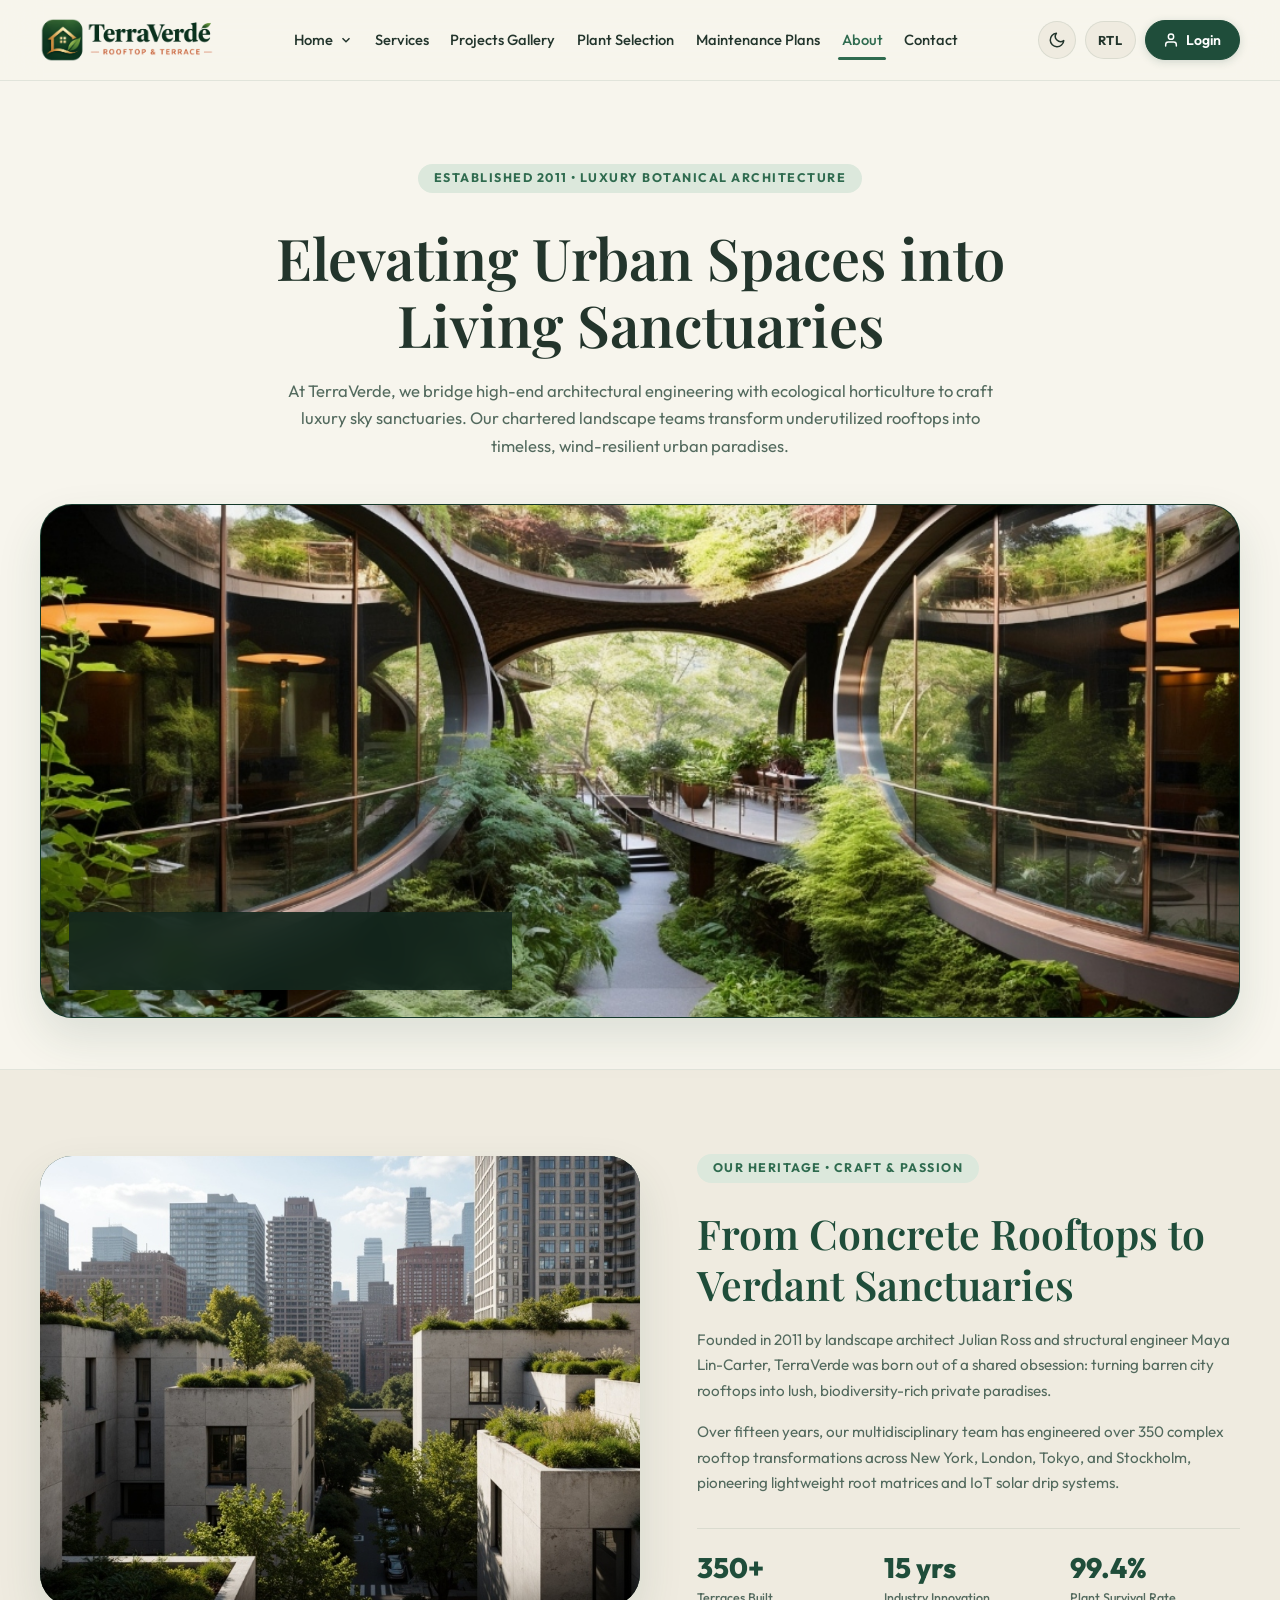
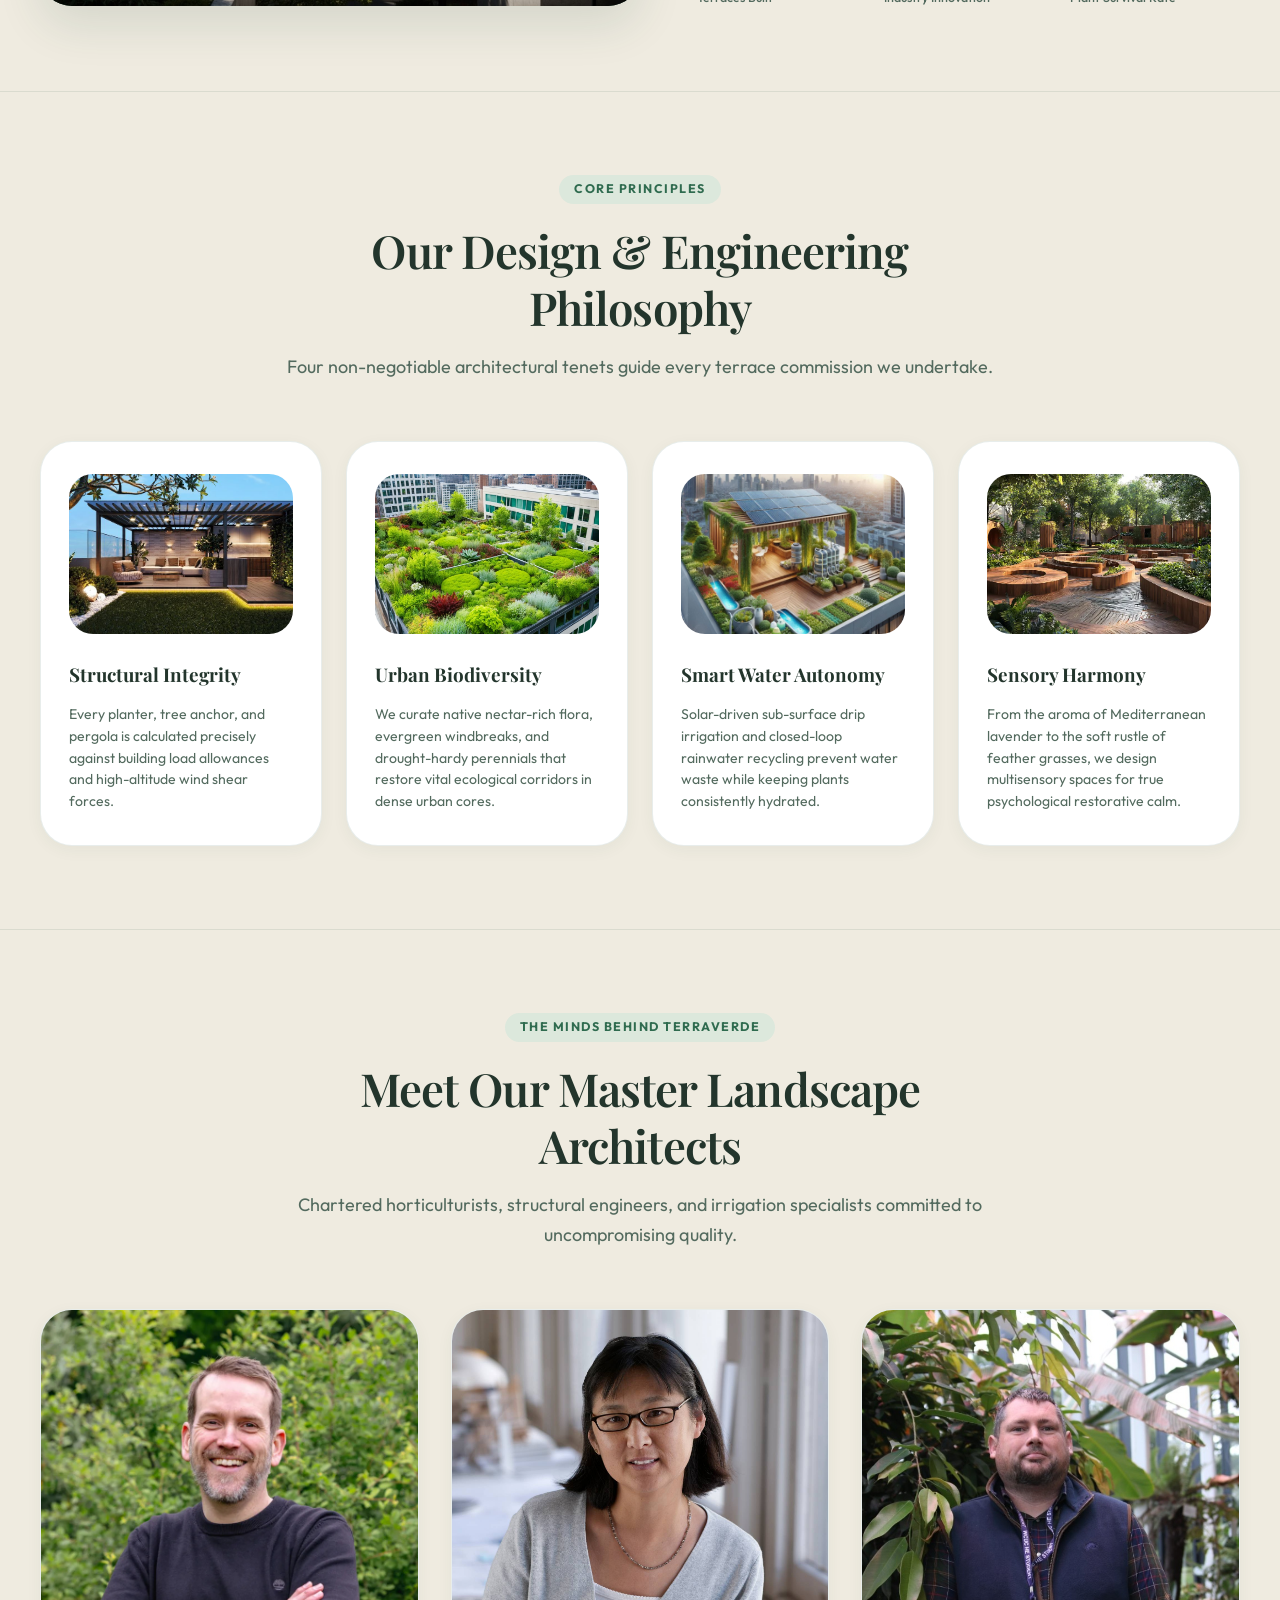
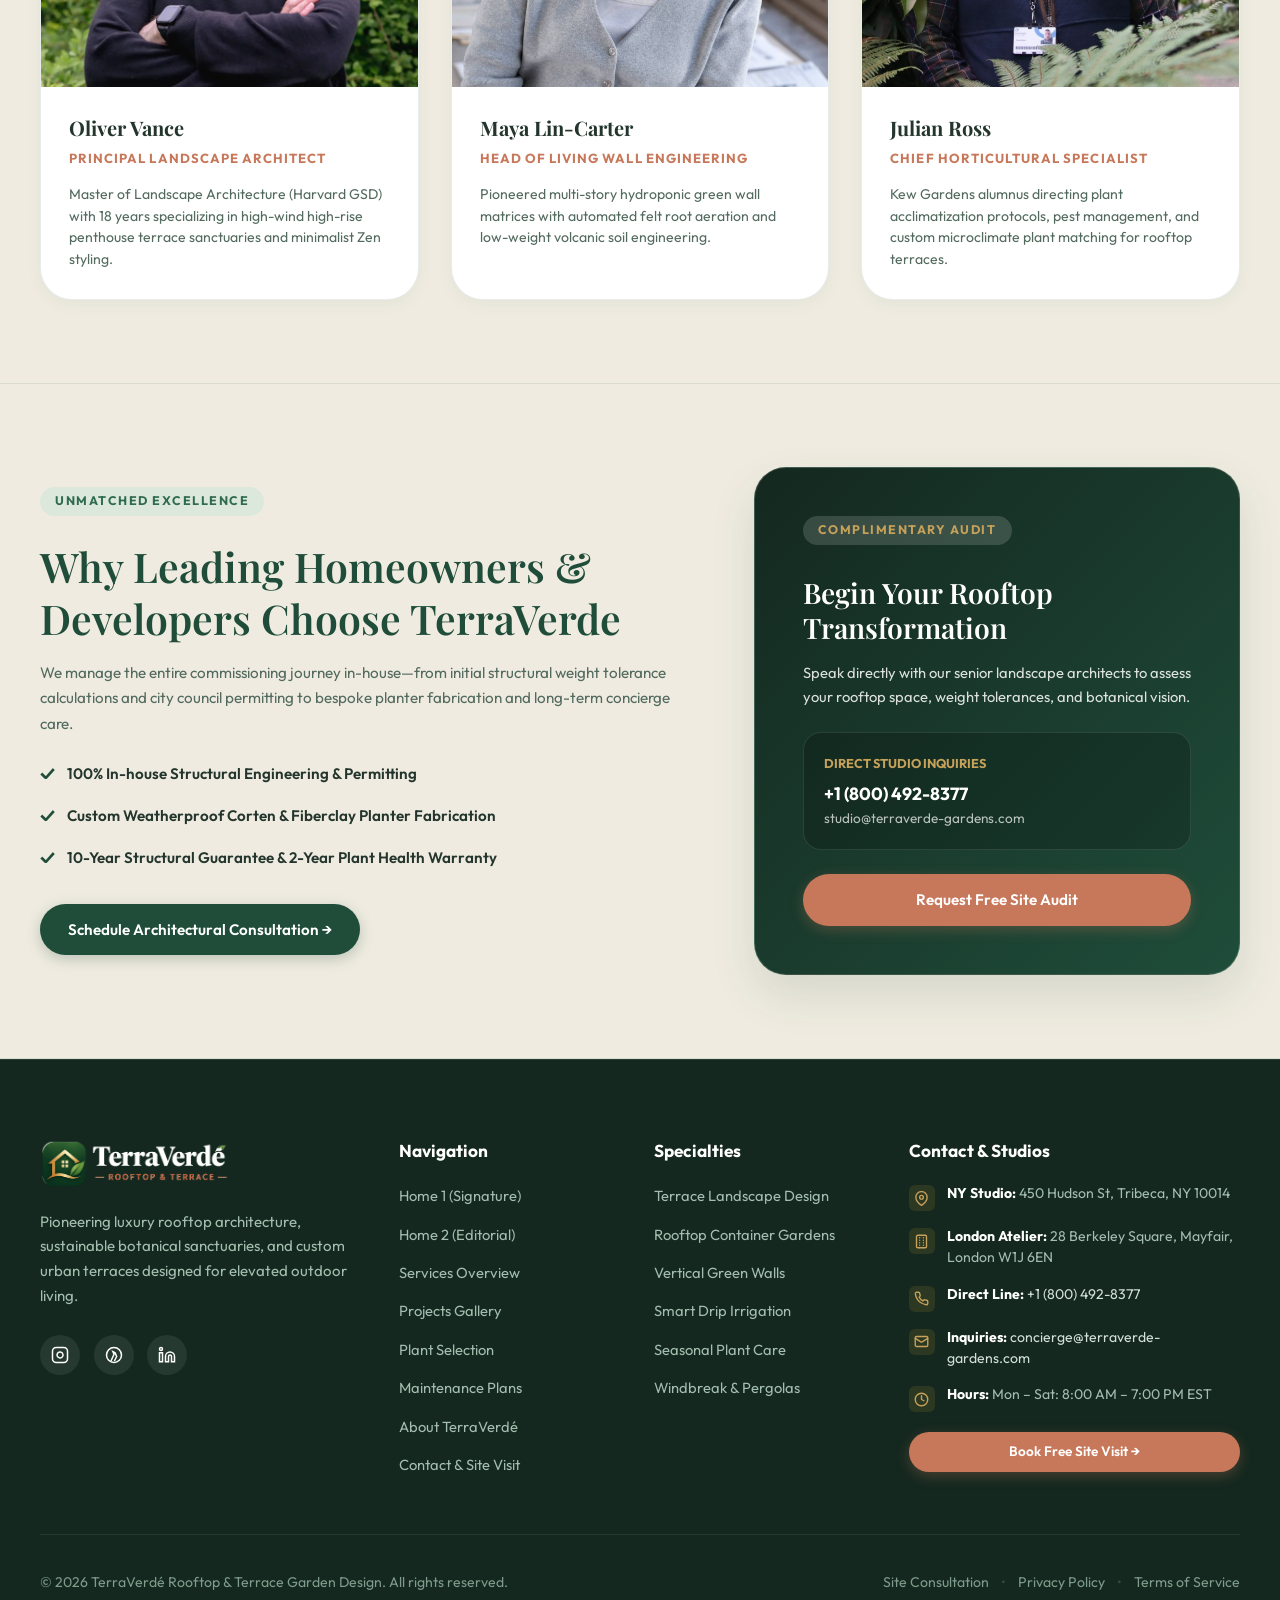
==== about.html @ 3f9a6515 "first commit" ====
<!DOCTYPE html>
<html lang="en" dir="ltr" data-theme="light">
<head>
  <meta charset="UTF-8">
  <meta name="viewport" content="width=device-width, initial-scale=1.0">
  <title>About Us — Sustainable Rooftop &amp; Terrace Architecture | TerraVerde</title>
  <meta name="description" content="Learn about TerraVerde: 15 years of pioneering sustainable luxury rooftop architecture, bio-engineered living walls, and custom terrace sanctuaries.">
  
  <link rel="icon" type="image/png" href="assets/images/favicon.png">

  <!-- Google Fonts Preconnect & Stylesheet -->
  <link rel="preconnect" href="https://fonts.googleapis.com">
  <link rel="preconnect" href="https://fonts.gstatic.com" crossorigin>
  <link href="https://fonts.googleapis.com/css2?family=Playfair+Display:ital,wght@0,600;0,700;0,800;1,600&family=Plus+Jakarta+Sans:wght@400;500;600;700;800&display=swap" rel="stylesheet">

  <!-- Stylesheet -->
  <link rel="stylesheet" href="assets/css/style.css">
  <link rel="stylesheet" href="assets/css/responsive.css">
</head>
<body>

  <!-- ==========================================================================
       SITE HEADER & NAVIGATION
       ========================================================================== -->
  <header class="site-header" id="siteHeader">
    <div class="container">
      <nav class="navbar">
        
        <!-- Brand Logo -->
        <a href="index.html" class="brand-logo" id="brandLogo" aria-label="TerraVerdé Home">
          <img src="assets/images/logo-transparent.png" alt="TerraVerdé - Rooftop &amp; Terrace" class="brand-logo-img logo-light" width="165" height="48">
          <img src="assets/images/logo-dark.png" alt="TerraVerdé - Rooftop &amp; Terrace" class="brand-logo-img logo-dark" width="165" height="48">
        </a>

        <!-- Desktop Navigation Links -->
        <ul class="nav-desktop">
          <li class="nav-item-dropdown">
            <a href="index.html" class="nav-link dropdown-toggle-btn" id="homeDropdownBtn" aria-haspopup="true">
              <span>Home</span>
              <svg width="14" height="14" viewBox="0 0 24 24" fill="none" stroke="currentColor" stroke-width="2.5"><polyline points="6 9 12 15 18 9"></polyline></svg>
            </a>
            <div class="dropdown-menu" aria-label="Home Submenu">
              <a href="index.html" class="dropdown-item">Home 1 (Signature)</a>
              <a href="home-2.html" class="dropdown-item">Home 2 (Editorial)</a>
            </div>
          </li>
          <li><a href="services.html" class="nav-link">Services</a></li>
          <li><a href="projects-gallery.html" class="nav-link">Projects Gallery</a></li>
          <li><a href="plant-selection.html" class="nav-link">Plant Selection</a></li>
          <li><a href="maintenance-plans.html" class="nav-link">Maintenance Plans</a></li>
          <li><a href="about.html" class="nav-link active">About</a></li>
          <li><a href="contact.html" class="nav-link">Contact</a></li>
        </ul>

        <!-- Right Side Controls & CTA & Login -->
        <div class="nav-controls">
          <button type="button" class="control-btn theme-toggle-btn" aria-label="Toggle dark/light theme" id="themeToggleBtn">
            <svg width="18" height="18" viewBox="0 0 24 24" fill="none" stroke="currentColor" stroke-width="2"><path d="M21 12.79A9 9 0 1 1 11.21 3 7 7 0 0 0 21 12.79z"/></svg>
          </button>
          
          <button type="button" class="control-btn rtl-toggle-btn" aria-label="Toggle text direction" id="rtlToggleBtn">
            RTL
          </button>

          <!-- Login Button in Navbar -->
          <a href="login.html" class="btn-login" id="navLoginBtn">
            <svg width="16" height="16" viewBox="0 0 24 24" fill="none" stroke="currentColor" stroke-width="2.2" stroke-linecap="round" stroke-linejoin="round">
              <path d="M20 21v-2a4 4 0 0 0-4-4H8a4 4 0 0 0-4 4v2"></path>
              <circle cx="12" cy="7" r="4"></circle>
            </svg>
            <span>Login</span>
          </a>

          <!-- Hamburger Button (Tablet & Mobile) -->
          <button type="button" class="hamburger-btn" aria-label="Open mobile menu" id="hamburgerBtn">
            <svg width="22" height="22" viewBox="0 0 24 24" fill="none" stroke="currentColor" stroke-width="2.2" stroke-linecap="round" stroke-linejoin="round">
              <line x1="3" y1="12" x2="21" y2="12"></line>
              <line x1="3" y1="6" x2="21" y2="6"></line>
              <line x1="3" y1="18" x2="21" y2="18"></line>
            </svg>
          </button>
        </div>

      </nav>
    </div>
  </header>

  <!-- Mobile Navigation Drawer Overlay -->
  <div class="mobile-nav-overlay" id="mobileNavOverlay">
    <div class="mobile-nav-drawer" id="mobileNavDrawer">
      
      <div class="mobile-drawer-header">
        <a href="index.html" class="brand-logo" aria-label="TerraVerdé Home">
          <img src="assets/images/logo-transparent.png" alt="TerraVerdé - Rooftop &amp; Terrace" class="brand-logo-img logo-light" width="145" height="42">
          <img src="assets/images/logo-dark.png" alt="TerraVerdé - Rooftop &amp; Terrace" class="brand-logo-img logo-dark" width="145" height="42">
        </a>
        <button type="button" class="btn-icon close-drawer-btn" aria-label="Close mobile menu" id="closeDrawerBtn">
          <svg width="18" height="18" viewBox="0 0 24 24" fill="none" stroke="currentColor" stroke-width="2.5" stroke-linecap="round" stroke-linejoin="round"><line x1="18" y1="6" x2="6" y2="18"></line><line x1="6" y1="6" x2="18" y2="18"></line></svg>
        </button>
      </div>

      <nav class="mobile-nav-links">
        <div class="mobile-dropdown-item">
          <a href="#" class="mobile-nav-link mobile-dropdown-toggle">
            <span>Home Variations</span>
            <svg class="dropdown-chevron" width="16" height="16" viewBox="0 0 24 24" fill="none" stroke="currentColor" stroke-width="2"><polyline points="6 9 12 15 18 9"></polyline></svg>
          </a>
          <div class="mobile-sub-menu">
            <a href="index.html" class="mobile-sub-link">Home 1 (Signature)</a>
            <a href="home-2.html" class="mobile-sub-link">Home 2 (Editorial)</a>
          </div>
        </div>
        <a href="services.html" class="mobile-nav-link">Services</a>
        <a href="projects-gallery.html" class="mobile-nav-link">Projects Gallery</a>
        <a href="plant-selection.html" class="mobile-nav-link">Plant Selection</a>
        <a href="maintenance-plans.html" class="mobile-nav-link">Maintenance Plans</a>
        <a href="about.html" class="mobile-nav-link active">About</a>
        <a href="contact.html" class="mobile-nav-link">Contact</a>
      </nav>

      <div class="mobile-drawer-footer">
        <div class="mobile-controls-row">
          <button type="button" class="btn btn-secondary btn-sm theme-toggle-btn" style="flex: 1;">Toggle Theme</button>
          <button type="button" class="btn btn-secondary btn-sm rtl-toggle-btn" style="flex: 1;">RTL</button>
        </div>
        <a href="login.html" class="btn btn-secondary btn-sm mobile-login-btn" style="width: 100%;">
          <svg width="16" height="16" viewBox="0 0 24 24" fill="none" stroke="currentColor" stroke-width="2"><path d="M20 21v-2a4 4 0 0 0-4-4H8a4 4 0 0 0-4 4v2"></path><circle cx="12" cy="7" r="4"></circle></svg>
          <span>Client Portal Login</span>
        </a>
        <a href="contact.html" class="btn btn-primary" style="width: 100%;">Book a Free Site Visit</a>
      </div>

    </div>
  </div>

  <main>
    <!-- ==========================================================================
         SECTION 1: ABOUT HERO
         ========================================================================== -->
    <section class="about-hero-section" id="aboutHeroSection">
      <div class="container">
        
        <div class="maint-hero-header">
          <span class="eyebrow">ESTABLISHED 2011 &bull; LUXURY BOTANICAL ARCHITECTURE</span>
          <h1 class="maint-hero-title serif">Elevating Urban Spaces into Living Sanctuaries</h1>
          <p class="maint-hero-lead">
            At TerraVerde, we bridge high-end architectural engineering with ecological horticulture to craft luxury sky sanctuaries. Our chartered landscape teams transform underutilized rooftops into timeless, wind-resilient urban paradises.
          </p>
        </div>

        <div class="srv-hero-media-banner">
          <img src="assets/images/about/about-hero.jpg" alt="TerraVerde Architectural Rooftop Design Studio" loading="eager">
          <div class="srv-hero-floating-badge">
            <svg width="24" height="24" viewBox="0 0 24 24" fill="none" stroke="var(--warm-gold)" stroke-width="2.2"><circle cx="12" cy="12" r="10"></circle><polyline points="12 6 12 12 16 14"></polyline></svg>
            <div>
              <div style="font-weight: 700; font-size: 0.92rem; color: #FFFFFF;">15 Years of Rooftop Excellence</div>
              <div style="font-size: 0.75rem; color: rgba(255,255,255,0.75);">Chartered Landscape Architects &bull; Registered Structural Engineers</div>
            </div>
          </div>
        </div>

      </div>
    </section>

    <!-- ==========================================================================
         SECTION 2: OUR STORY
         ========================================================================== -->
    <section class="gal-section" id="aboutStorySection">
      <div class="container">
        
        <div class="about-story-grid">
          
          <div class="about-story-media">
            <img src="assets/images/about/about-story.jpg" alt="Founders Designing Rooftop Sanctuary" loading="lazy">
          </div>

          <div>
            <span class="eyebrow">OUR HERITAGE &bull; CRAFT &amp; PASSION</span>
            <h2 class="serif about-section-heading">
              From Concrete Rooftops to Verdant Sanctuaries
            </h2>
            <p style="color: var(--text-muted); font-size: 0.95rem; line-height: 1.68; margin-bottom: 1rem;">
              Founded in 2011 by landscape architect Julian Ross and structural engineer Maya Lin-Carter, TerraVerde was born out of a shared obsession: turning barren city rooftops into lush, biodiversity-rich private paradises.
            </p>
            <p style="color: var(--text-muted); font-size: 0.95rem; line-height: 1.68; margin-bottom: 1.5rem;">
              Over fifteen years, our multidisciplinary team has engineered over 350 complex rooftop transformations across New York, London, Tokyo, and Stockholm, pioneering lightweight root matrices and IoT solar drip systems.
            </p>

            <div class="about-milestones-row">
              <div class="about-milestone-box">
                <span class="about-milestone-num">350+</span>
                <span class="about-milestone-label">Terraces Built</span>
              </div>
              <div class="about-milestone-box">
                <span class="about-milestone-num">15 yrs</span>
                <span class="about-milestone-label">Industry Innovation</span>
              </div>
              <div class="about-milestone-box">
                <span class="about-milestone-num">99.4%</span>
                <span class="about-milestone-label">Plant Survival Rate</span>
              </div>
            </div>
          </div>

        </div>

      </div>
    </section>

    <!-- ==========================================================================
         SECTION 3: OUR DESIGN PHILOSOPHY
         ========================================================================== -->
    <section class="gal-section" id="aboutPhilosophySection" style="background: var(--bg-surface-alt);">
      <div class="container">
        
        <div class="section-header">
          <span class="eyebrow">CORE PRINCIPLES</span>
          <h2 class="section-title serif">Our Design &amp; Engineering Philosophy</h2>
          <p class="section-subtitle">
            Four non-negotiable architectural tenets guide every terrace commission we undertake.
          </p>
        </div>

        <div class="about-philosophy-grid">
          
          <!-- Pillar 1 -->
          <div class="about-pillar-card">
            <div class="about-pillar-media">
              <img src="assets/images/about/about-pillar-structural.jpg" alt="Structural Integrity &amp; Architectural Pergola" loading="lazy">
            </div>
            <h3 class="about-pillar-title serif">Structural Integrity</h3>
            <p class="about-pillar-desc">
              Every planter, tree anchor, and pergola is calculated precisely against building load allowances and high-altitude wind shear forces.
            </p>
          </div>

          <!-- Pillar 2 -->
          <div class="about-pillar-card">
            <div class="about-pillar-media">
              <img src="assets/images/about/about-pillar-biodiversity.jpg" alt="Urban Biodiversity &amp; Rooftop Ecological Restoration" loading="lazy">
            </div>
            <h3 class="about-pillar-title serif">Urban Biodiversity</h3>
            <p class="about-pillar-desc">
              We curate native nectar-rich flora, evergreen windbreaks, and drought-hardy perennials that restore vital ecological corridors in dense urban cores.
            </p>
          </div>

          <!-- Pillar 3 -->
          <div class="about-pillar-card">
            <div class="about-pillar-media">
              <img src="assets/images/about/about-pillar-water.jpg" alt="Smart Water Autonomy &amp; Solar Drip Irrigation" loading="lazy">
            </div>
            <h3 class="about-pillar-title serif">Smart Water Autonomy</h3>
            <p class="about-pillar-desc">
              Solar-driven sub-surface drip irrigation and closed-loop rainwater recycling prevent water waste while keeping plants consistently hydrated.
            </p>
          </div>

          <!-- Pillar 4 -->
          <div class="about-pillar-card">
            <div class="about-pillar-media">
              <img src="assets/images/about/about-pillar-sensory.jpg" alt="Sensory Harmony &amp; Restorative Calm" loading="lazy">
            </div>
            <h3 class="about-pillar-title serif">Sensory Harmony</h3>
            <p class="about-pillar-desc">
              From the aroma of Mediterranean lavender to the soft rustle of feather grasses, we design multisensory spaces for true psychological restorative calm.
            </p>
          </div>

        </div>

      </div>
    </section>

    <!-- ==========================================================================
         SECTION 4: OUR GARDEN EXPERTS
         ========================================================================== -->
    <section class="gal-section" id="aboutExpertsSection">
      <div class="container">
        
        <div class="section-header">
          <span class="eyebrow">THE MINDS BEHIND TERRAVERDE</span>
          <h2 class="section-title serif">Meet Our Master Landscape Architects</h2>
          <p class="section-subtitle">
            Chartered horticulturists, structural engineers, and irrigation specialists committed to uncompromising quality.
          </p>
        </div>

        <div class="about-experts-grid">
          
          <!-- Expert 1 -->
          <article class="expert-card">
            <div class="expert-media">
              <img src="assets/images/about/about-expert-1.jpg" alt="Oliver Vance - Principal Landscape Architect" loading="lazy">
            </div>
            <div class="expert-body">
              <h3 class="expert-name serif">Oliver Vance</h3>
              <span class="expert-role">Principal Landscape Architect</span>
              <p class="expert-bio">
                Master of Landscape Architecture (Harvard GSD) with 18 years specializing in high-wind high-rise penthouse terrace sanctuaries and minimalist Zen styling.
              </p>
            </div>
          </article>

          <!-- Expert 2 -->
          <article class="expert-card">
            <div class="expert-media">
              <img src="assets/images/about/about-expert-2.jpg" alt="Maya Lin-Carter - Head of Structural Horticulture" loading="lazy">
            </div>
            <div class="expert-body">
              <h3 class="expert-name serif">Maya Lin-Carter</h3>
              <span class="expert-role">Head of Living Wall Engineering</span>
              <p class="expert-bio">
                Pioneered multi-story hydroponic green wall matrices with automated felt root aeration and low-weight volcanic soil engineering.
              </p>
            </div>
          </article>

          <!-- Expert 3 -->
          <article class="expert-card">
            <div class="expert-media">
              <img src="assets/images/about/about-expert-3.jpg" alt="Julian Ross - Chief Horticulturalist" loading="lazy">
            </div>
            <div class="expert-body">
              <h3 class="expert-name serif">Julian Ross</h3>
              <span class="expert-role">Chief Horticultural Specialist</span>
              <p class="expert-bio">
                Kew Gardens alumnus directing plant acclimatization protocols, pest management, and custom microclimate plant matching for rooftop terraces.
              </p>
            </div>
          </article>

        </div>

      </div>
    </section>

    <!-- ==========================================================================
         SECTION 5: WHY CLIENTS CHOOSE US + CTA
         ========================================================================== -->
    <section class="gal-section" id="aboutWhyUsCtaSection" style="background: var(--bg-surface-alt);">
      <div class="container">
        
        <div class="about-why-cta-grid">
          
          <div>
            <span class="eyebrow">UNMATCHED EXCELLENCE</span>
            <h2 class="serif about-section-heading">
              Why Leading Homeowners &amp; Developers Choose TerraVerde
            </h2>
            <p style="color: var(--text-muted); font-size: 0.95rem; line-height: 1.68; margin-bottom: 1.5rem;">
              We manage the entire commissioning journey in-house—from initial structural weight tolerance calculations and city council permitting to bespoke planter fabrication and long-term concierge care.
            </p>

            <ul style="display: flex; flex-direction: column; gap: 0.85rem; margin-bottom: 2rem;">
              <li style="display: flex; align-items: center; gap: 0.75rem; font-size: 0.95rem; font-weight: 600; color: var(--text-main);">
                <span class="about-check-icon">✓</span> 100% In-house Structural Engineering &amp; Permitting
              </li>
              <li style="display: flex; align-items: center; gap: 0.75rem; font-size: 0.95rem; font-weight: 600; color: var(--text-main);">
                <span class="about-check-icon">✓</span> Custom Weatherproof Corten &amp; Fiberclay Planter Fabrication
              </li>
              <li style="display: flex; align-items: center; gap: 0.75rem; font-size: 0.95rem; font-weight: 600; color: var(--text-main);">
                <span class="about-check-icon">✓</span> 10-Year Structural Guarantee &amp; 2-Year Plant Health Warranty
              </li>
            </ul>

            <a href="contact.html" class="btn btn-primary">
              <span>Schedule Architectural Consultation &rarr;</span>
            </a>
          </div>

          <div class="plant-botanist-showcase">
            <span class="eyebrow" style="background: rgba(255,255,255,0.15); color: var(--warm-gold); align-self: flex-start;">COMPLIMENTARY AUDIT</span>
            <h3 class="serif" style="color: #FFFFFF; font-size: clamp(1.5rem, 2.2vw, 2rem); margin: 0.75rem 0 1rem;">
              Begin Your Rooftop Transformation
            </h3>
            <p style="color: rgba(255,255,255,0.85); font-size: 0.92rem; line-height: 1.6; margin-bottom: 1.5rem;">
              Speak directly with our senior landscape architects to assess your rooftop space, weight tolerances, and botanical vision.
            </p>

            <div style="background: rgba(0,0,0,0.2); padding: 1.25rem; border-radius: var(--radius-md); border: 1px solid rgba(255,255,255,0.1); margin-bottom: 1.5rem;">
              <div style="color: var(--warm-gold); font-size: 0.8rem; text-transform: uppercase; font-weight: 700; margin-bottom: 0.35rem;">Direct Studio Inquiries</div>
              <div style="color: #FFFFFF; font-size: 1.1rem; font-weight: 700;">+1 (800) 492-8377</div>
              <div style="color: rgba(255,255,255,0.7); font-size: 0.85rem;">studio@terraverde-gardens.com</div>
            </div>

            <a href="contact.html" class="btn btn-accent" style="width: 100%; justify-content: center;">
              <span>Request Free Site Audit</span>
            </a>
          </div>

        </div>

      </div>
    </section>
  </main>

      <!-- ==========================================================================
       SITE FOOTER
       ========================================================================== -->
  <footer class="site-footer" id="siteFooter">
    <div class="container">
      
      <div class="footer-grid">
        
        <!-- Column 1: Brand Info & Socials -->
        <div class="footer-brand">
          <a href="index.html" class="brand-logo" aria-label="TerraVerdé Home">
            <img src="assets/images/logo-transparent.png" alt="TerraVerdé - Rooftop &amp; Terrace" class="brand-logo-img logo-light" width="165" height="48">
            <img src="assets/images/logo-dark.png" alt="TerraVerdé - Rooftop &amp; Terrace" class="brand-logo-img logo-dark" width="165" height="48">
          </a>
          <p class="footer-desc">
            Pioneering luxury rooftop architecture, sustainable botanical sanctuaries, and custom urban terraces designed for elevated outdoor living.
          </p>
          <div class="footer-socials">
            <a href="#" class="social-icon-btn" aria-label="Instagram">
              <svg width="18" height="18" viewBox="0 0 24 24" fill="none" stroke="currentColor" stroke-width="2"><rect x="2" y="2" width="20" height="20" rx="5" ry="5"></rect><path d="M16 11.37A4 4 0 1 1 12.63 8 4 4 0 0 1 16 11.37z"></path><line x1="17.5" y1="6.5" x2="17.51" y2="6.5"></line></svg>
            </a>
            <a href="#" class="social-icon-btn" aria-label="Pinterest">
              <svg width="18" height="18" viewBox="0 0 24 24" fill="none" stroke="currentColor" stroke-width="2"><circle cx="12" cy="12" r="10"></circle><path d="M8 20l4-9-1.5-3.5 3 1.5 2 5-3 6"></path></svg>
            </a>
            <a href="#" class="social-icon-btn" aria-label="LinkedIn">
              <svg width="18" height="18" viewBox="0 0 24 24" fill="none" stroke="currentColor" stroke-width="2"><path d="M16 8a6 6 0 0 1 6 6v7h-4v-7a2 2 0 0 0-2-2 2 2 0 0 0-2 2v7h-4v-7a6 6 0 0 1 6-6z"></path><rect x="2" y="9" width="4" height="12"></rect><circle cx="4" cy="4" r="2"></circle></svg>
            </a>
          </div>
        </div>

        <!-- Column 2: Navigation -->
        <div>
          <h4 class="footer-heading">Navigation</h4>
          <ul class="footer-links">
            <li><a href="index.html" class="footer-link">Home 1 (Signature)</a></li>
            <li><a href="home-2.html" class="footer-link">Home 2 (Editorial)</a></li>
            <li><a href="services.html" class="footer-link">Services Overview</a></li>
            <li><a href="projects-gallery.html" class="footer-link">Projects Gallery</a></li>
            <li><a href="plant-selection.html" class="footer-link">Plant Selection</a></li>
            <li><a href="maintenance-plans.html" class="footer-link">Maintenance Plans</a></li>
            <li><a href="about.html" class="footer-link">About TerraVerdé</a></li>
            <li><a href="contact.html" class="footer-link">Contact &amp; Site Visit</a></li>
          </ul>
        </div>

        <!-- Column 3: Specialties -->
        <div>
          <h4 class="footer-heading">Specialties</h4>
          <ul class="footer-links">
            <li><a href="services.html" class="footer-link">Terrace Landscape Design</a></li>
            <li><a href="services.html" class="footer-link">Rooftop Container Gardens</a></li>
            <li><a href="services.html" class="footer-link">Vertical Green Walls</a></li>
            <li><a href="services.html" class="footer-link">Smart Drip Irrigation</a></li>
            <li><a href="maintenance-plans.html" class="footer-link">Seasonal Plant Care</a></li>
            <li><a href="services.html" class="footer-link">Windbreak &amp; Pergolas</a></li>
          </ul>
        </div>

        <!-- Column 4: Contact & Global Studios -->
        <div class="footer-contact-col">
          <h4 class="footer-heading">Contact &amp; Studios</h4>
          <div class="footer-contact-list">
            <div class="footer-contact-item">
              <span class="footer-contact-icon"><svg width="16" height="16" viewBox="0 0 24 24" fill="none" stroke="currentColor" stroke-width="2.2" stroke-linecap="round" stroke-linejoin="round"><path d="M21 10c0 7-9 13-9 13s-9-6-9-13a9 9 0 0 1 18 0z"></path><circle cx="12" cy="10" r="3"></circle></svg></span>
              <div>
                <strong>NY Studio:</strong> 450 Hudson St, Tribeca, NY 10014
              </div>
            </div>
            <div class="footer-contact-item">
              <span class="footer-contact-icon"><svg width="16" height="16" viewBox="0 0 24 24" fill="none" stroke="currentColor" stroke-width="2.2" stroke-linecap="round" stroke-linejoin="round"><rect x="4" y="2" width="16" height="20" rx="2" ry="2"></rect><line x1="9" y1="22" x2="9" y2="22.01"></line><line x1="15" y1="22" x2="15" y2="22.01"></line><line x1="9" y1="6" x2="9" y2="6.01"></line><line x1="15" y1="6" x2="15" y2="6.01"></line><line x1="9" y1="10" x2="9" y2="10.01"></line><line x1="15" y1="10" x2="15" y2="10.01"></line><line x1="9" y1="14" x2="9" y2="14.01"></line><line x1="15" y1="14" x2="15" y2="14.01"></line><line x1="9" y1="18" x2="9" y2="18.01"></line><line x1="15" y1="18" x2="15" y2="18.01"></line></svg></span>
              <div>
                <strong>London Atelier:</strong> 28 Berkeley Square, Mayfair, London W1J 6EN
              </div>
            </div>
            <div class="footer-contact-item">
              <span class="footer-contact-icon"><svg width="16" height="16" viewBox="0 0 24 24" fill="none" stroke="currentColor" stroke-width="2.2" stroke-linecap="round" stroke-linejoin="round"><path d="M22 16.92v3a2 2 0 0 1-2.18 2 19.79 19.79 0 0 1-8.63-3.07 19.5 19.5 0 0 1-6-6 19.79 19.79 0 0 1-3.07-8.67A2 2 0 0 1 4.11 2h3a2 2 0 0 1 2 1.72 12.84 12.84 0 0 0 .7 2.81 2 2 0 0 1-.45 2.11L8.09 9.91a16 16 0 0 0 6 6l1.27-1.27a2 2 0 0 1 2.11-.45 12.84 12.84 0 0 0 2.81.7A2 2 0 0 1 22 16.92z"></path></svg></span>
              <div>
                <strong>Direct Line:</strong> <a href="tel:+18004928377" class="footer-contact-link">+1 (800) 492-8377</a>
              </div>
            </div>
            <div class="footer-contact-item">
              <span class="footer-contact-icon"><svg width="16" height="16" viewBox="0 0 24 24" fill="none" stroke="currentColor" stroke-width="2.2" stroke-linecap="round" stroke-linejoin="round"><rect x="2" y="4" width="20" height="16" rx="2"></rect><path d="m22 7-8.97 5.7a1.94 1.94 0 0 1-2.06 0L2 7"></path></svg></span>
              <div>
                <strong>Inquiries:</strong> <a href="mailto:concierge@terraverde-gardens.com" class="footer-contact-link">concierge@terraverde-gardens.com</a>
              </div>
            </div>
            <div class="footer-contact-item">
              <span class="footer-contact-icon"><svg width="16" height="16" viewBox="0 0 24 24" fill="none" stroke="currentColor" stroke-width="2.2" stroke-linecap="round" stroke-linejoin="round"><circle cx="12" cy="12" r="10"></circle><polyline points="12 6 12 12 16 14"></polyline></svg></span>
              <div>
                <strong>Hours:</strong> Mon &ndash; Sat: 8:00 AM &ndash; 7:00 PM EST
              </div>
            </div>
          </div>
          <div style="margin-top: 1.25rem;">
            <a href="contact.html" class="btn btn-accent btn-sm" style="width: 100%; justify-content: center;">Book Free Site Visit &rarr;</a>
          </div>
        </div>

      </div>

      <!-- Footer Bottom -->
      <div class="footer-bottom">
        <div>
          &copy; 2026 TerraVerd&eacute; Rooftop &amp; Terrace Garden Design. All rights reserved.
        </div>
        <div class="footer-bottom-links">
          <a href="contact.html" class="footer-bottom-link">Site Consultation</a>
          <span style="opacity: 0.3;">&bull;</span>
          <a href="about.html" class="footer-bottom-link">Privacy Policy</a>
          <span style="opacity: 0.3;">&bull;</span>
          <a href="about.html" class="footer-bottom-link">Terms of Service</a>
        </div>
      </div>

    </div>
  </footer>

  <!-- ==========================================================================
       LOGIN MODAL
       ========================================================================== -->
  <div class="login-modal" id="loginModal">
    <div class="login-modal-box">
      <div class="login-modal-header">
        <h3 class="serif">Client Portal Login</h3>
        <button type="button" class="login-modal-close" id="loginModalClose" aria-label="Close login modal">&times;</button>
      </div>
      <p class="login-modal-desc">
        Access your real-time terrace irrigation telemetry, 3D architectural plans, and seasonal maintenance schedule.
      </p>
      <form class="login-modal-form" id="loginModalForm" onsubmit="event.preventDefault(); alert('Authentication successful. Redirecting to client portal dashboard...'); document.getElementById('loginModal').classList.remove('active');">
        <div class="form-group">
          <label class="form-label" for="loginEmail">Email Address</label>
          <input type="email" id="loginEmail" class="form-input" placeholder="name@example.com" required>
        </div>
        <div class="form-group">
          <label class="form-label" for="loginPassword">Password</label>
          <input type="password" id="loginPassword" class="form-input" placeholder="&bull;&bull;&bull;&bull;&bull;&bull;&bull;&bull;" required>
        </div>
        <div style="display: flex; justify-content: space-between; align-items: center; margin-bottom: 0.5rem; font-size: 0.85rem;">
          <label style="display: flex; align-items: center; gap: 0.4rem; cursor: pointer;">
            <input type="checkbox"> Remember me
          </label>
          <a href="#forgot" style="color: var(--forest); font-weight: 600;">Forgot Password?</a>
        </div>
        <button type="submit" class="btn btn-primary" style="width: 100%; justify-content: center;">Sign In to Client Portal</button>
      </form>
    </div>
  </div>

  <!-- Floating Circular Glowing Back to Top Button -->
  <button type="button" class="floating-back-to-top" id="backToTopBtn" aria-label="Back to top">
    <svg width="20" height="20" viewBox="0 0 24 24" fill="none" stroke="currentColor" stroke-width="2.5">
      <polyline points="18 15 12 9 6 15"></polyline>
    </svg>
  </button>

  <!-- JavaScript -->
  <script src="assets/js/main.js"></script>
</body>
</html>
---- assets/css/style.css ----
/* ==========================================================================
   TERRAVERDE - Rooftop & Terrace Garden Design Service
   Main Stylesheet (CSS Design System - Modern & Ultra-Refined)
   ========================================================================== */

@import url('https://fonts.googleapis.com/css2?family=Outfit:wght@300;400;500;600;700;800&family=Playfair+Display:ital,wght@0,500;0,600;0,700;1,400;1,600&display=swap');
@import url('responsive.css');

:root {
  /* Brand Color Palette */
  --forest: #1F4D3A;
  --forest-dark: #143729;
  --forest-light: #285E47;
  --evergreen: #2F6B4F;
  --sage: #91A98F;
  --light-sage: #DCE8DC;
  --warm-cream: #F7F5ED;
  --soft-beige: #EEE9DC;
  --white: #FFFFFF;
  --terracotta: #C8785A;
  --terracotta-dark: #AD5F43;
  --warm-gold: #C5A15A;
  --gold-light: #DFC48A;
  --dark-text: #23352C;
  --muted-text: #536A5E;

  /* Theme Surfaces (Light Mode default) */
  --bg-main: #F7F5ED;
  --bg-surface: #FFFFFF;
  --bg-surface-alt: #EFEBE0;
  --bg-card: #FFFFFF;
  --bg-highlight: #DCE8DC;
  --text-main: #23352C;
  --text-muted: #536A5E;
  --border-subtle: rgba(31, 77, 58, 0.10);
  --border-hover: rgba(47, 107, 79, 0.35);
  --shadow-sm: 0 4px 16px rgba(31, 77, 58, 0.05);
  --shadow-md: 0 10px 30px rgba(31, 77, 58, 0.08);
  --shadow-lg: 0 20px 45px rgba(31, 77, 58, 0.12);
  --shadow-hover: 0 22px 50px rgba(31, 77, 58, 0.16);
  --header-bg: rgba(247, 245, 237, 0.95);

  /* Typography */
  --font-sans: 'Outfit', -apple-system, BlinkMacSystemFont, "Segoe UI", Roboto, sans-serif;
  --font-serif: 'Playfair Display', Georgia, serif;

  /* Spacing & Radii */
  --radius-sm: 10px;
  --radius-md: 18px;
  --radius-lg: 24px;
  --radius-xl: 32px;
  --radius-full: 9999px;
  --transition: 0.35s cubic-bezier(0.16, 1, 0.3, 1);
  --transition-fast: 0.2s ease;
}

/* Dark Mode Overrides */
[data-theme="dark"] {
  --bg-main: #0F1C16;
  --bg-surface: #172820;
  --bg-surface-alt: #1F3329;
  --bg-card: #182A22;
  --bg-highlight: #233D30;
  --text-main: #F4F8F5;
  --text-muted: #A3BDAD;
  --border-subtle: rgba(220, 232, 220, 0.12);
  --border-hover: rgba(145, 169, 143, 0.4);
  --shadow-sm: 0 4px 16px rgba(0, 0, 0, 0.25);
  --shadow-md: 0 10px 30px rgba(0, 0, 0, 0.35);
  --shadow-lg: 0 20px 45px rgba(0, 0, 0, 0.45);
  --shadow-hover: 0 22px 50px rgba(0, 0, 0, 0.55);
  --header-bg: rgba(15, 28, 22, 0.95);
}

/* Global Reset & Base Setup */
*, *::before, *::after {
  box-sizing: border-box;
  margin: 0;
  padding: 0;
}

html {
  font-size: 16px;
  scroll-behavior: smooth;
  -webkit-text-size-adjust: 100%;
}

body {
  font-family: var(--font-sans);
  background-color: var(--bg-main);
  color: var(--text-main);
  line-height: 1.6;
  margin: 0 !important;
  padding: 0 !important;
  overflow-x: clip;
  transition: background-color var(--transition), color var(--transition);
}

img, svg {
  max-width: 100%;
  height: auto;
  display: block;
}

a {
  color: inherit;
  text-decoration: none;
  transition: all var(--transition-fast);
}

button, input, select, textarea {
  font: inherit;
  color: inherit;
  outline: none;
}

button {
  cursor: pointer;
  border: none;
  background: none;
}

ul, ol {
  list-style: none;
}

/* Container */
.container {
  width: 100%;
  max-width: 1280px;
  margin-left: auto;
  margin-right: auto;
  padding-left: clamp(1rem, 3.5vw, 2.5rem);
  padding-right: clamp(1rem, 3.5vw, 2.5rem);
}

/* Typography Helpers */
h1, h2, h3, h4, h5, h6 {
  color: var(--text-main);
  font-weight: 700;
  line-height: 1.25;
}

.serif {
  font-family: var(--font-serif);
  font-weight: 600;
}

.eyebrow {
  display: inline-flex !important;
  align-items: center;
  justify-content: center;
  gap: 0.5rem;
  font-size: 0.78rem;
  font-weight: 700;
  text-transform: uppercase;
  letter-spacing: 0.12em;
  color: var(--evergreen);
  background: var(--light-sage);
  padding: 0.38rem 0.95rem;
  border-radius: var(--radius-full);
  margin-bottom: 1.1rem;
  width: fit-content !important;
  max-width: 100% !important;
  line-height: 1.35;
  word-break: normal;
  box-sizing: border-box;
}

.section-header .eyebrow,
.maint-hero-header .eyebrow,
.plant-hero-header .eyebrow,
.about-hero-header .eyebrow,
.contact-hero-header .eyebrow,
.gal-hero-header .eyebrow,
.h2-hero-header .eyebrow {
  align-self: center !important;
  margin-left: auto !important;
  margin-right: auto !important;
  text-align: center;
}

[data-theme="dark"] .eyebrow {
  background: rgba(197, 161, 90, 0.18) !important;
  color: #DFC48A !important;
  border: 1px solid rgba(197, 161, 90, 0.4) !important;
}

/* Universal Badge & Tag Fit Content (Never Stretches Full Width) */
.h2-irrig-badge,
.h2-bento-badge-free,
.h2-badge,
.plant-tag,
.gal-tag,
.auth-badge,
.badge,
.tag {
  display: inline-flex !important;
  width: fit-content !important;
  max-width: 100% !important;
  align-self: flex-start !important;
  box-sizing: border-box;
}

.section-header {
  text-align: center;
  max-width: 720px;
  margin: 0 auto 3.75rem;
}

.section-title {
  font-size: clamp(1.85rem, 4vw, 2.85rem);
  letter-spacing: -0.02em;
  margin-bottom: 1rem;
}

.section-subtitle {
  font-size: clamp(0.98rem, 1.8vw, 1.125rem);
  color: var(--text-muted);
  line-height: 1.65;
}

/* Button System */
.btn {
  display: inline-flex;
  align-items: center;
  justify-content: center;
  gap: 0.65rem;
  padding: 0.85rem 1.75rem;
  border-radius: var(--radius-full);
  font-size: 0.95rem;
  font-weight: 600;
  transition: all var(--transition);
  text-align: center;
  white-space: nowrap;
}

.btn-primary {
  background-color: var(--forest);
  color: var(--white);
  box-shadow: 0 4px 14px rgba(31, 77, 58, 0.25);
}

.btn-primary:hover {
  background-color: var(--forest-dark);
  box-shadow: 0 8px 25px rgba(31, 77, 58, 0.38);
  transform: translateY(-2px);
  color: var(--white);
}

.btn-secondary {
  background-color: var(--bg-surface);
  color: var(--forest);
  border: 1.5px solid var(--border-subtle);
  box-shadow: var(--shadow-sm);
}

.btn-secondary:hover {
  background-color: var(--bg-surface-alt);
  border-color: var(--forest);
  color: var(--forest);
  transform: translateY(-2px);
}

.btn-accent {
  background-color: var(--terracotta);
  color: var(--white);
  box-shadow: 0 4px 14px rgba(200, 120, 90, 0.3);
}

.btn-accent:hover {
  background-color: var(--terracotta-dark);
  box-shadow: 0 8px 24px rgba(200, 120, 90, 0.4);
  transform: translateY(-2px);
}

.btn-login {
  display: inline-flex;
  align-items: center;
  justify-content: center;
  gap: 0.45rem;
  padding: 0.48rem 1.1rem;
  border-radius: var(--radius-full);
  font-size: 0.88rem;
  font-weight: 600;
  background: var(--forest);
  color: var(--white);
  border: 1px solid var(--forest);
  transition: all var(--transition);
  box-shadow: 0 2px 8px rgba(31, 77, 58, 0.18);
  white-space: nowrap;
  flex-shrink: 0;
}

.btn-login:hover {
  background: var(--warm-gold);
  border-color: var(--warm-gold);
  color: #14281F;
  transform: translateY(-2px);
  box-shadow: 0 4px 14px rgba(197, 161, 90, 0.35);
}

[data-theme="dark"] .btn-login {
  background: var(--bg-highlight);
  color: #FFFFFF;
  border-color: rgba(145, 169, 143, 0.3);
}

[data-theme="dark"] .btn-login:hover {
  background: var(--warm-gold);
  color: #14281F;
  border-color: var(--warm-gold);
}

.btn-sm {
  padding: 0.55rem 1.15rem;
  font-size: 0.85rem;
}

.btn-icon {
  width: 40px;
  height: 40px;
  padding: 0;
  border-radius: 50%;
  display: inline-flex;
  align-items: center;
  justify-content: center;
  background: var(--bg-surface-alt);
  color: var(--text-main);
  border: 1px solid var(--border-subtle);
  transition: all var(--transition-fast);
}

.btn-icon:hover {
  background: var(--forest);
  color: var(--white);
  border-color: var(--forest);
}

/* ==========================================================================
   NAVBAR COMPONENT (No Overlap, Perfectly Aligned)
   ========================================================================== */
.site-header {
  position: sticky !important;
  top: 0 !important;
  margin: 0 !important;
  padding: 0 !important;
  z-index: 1000 !important;
  background: var(--header-bg) !important;
  backdrop-filter: blur(18px) !important;
  -webkit-backdrop-filter: blur(18px) !important;
  border-bottom: 1px solid var(--border-subtle) !important;
  width: 100% !important;
  transition: background-color var(--transition), border-color var(--transition), box-shadow var(--transition);
}

.navbar {
  display: flex;
  align-items: center;
  justify-content: space-between;
  height: 80px;
  gap: 1.25rem;
  width: 100%;
  flex-wrap: nowrap;
}

/* Brand Logo */
.brand-logo {
  display: inline-flex;
  align-items: center;
  gap: 0.75rem;
  text-decoration: none;
  flex-shrink: 0;
  white-space: nowrap;
}

.brand-logo-img {
  height: 44px;
  width: auto;
  max-width: 175px;
  object-fit: contain;
  display: block;
  transition: transform var(--transition-fast);
}

.brand-logo:hover .brand-logo-img {
  transform: scale(1.02);
}

.brand-logo-img.logo-dark {
  display: none;
}

.brand-logo-img.logo-light {
  display: block;
}

[data-theme="dark"] .brand-logo-img.logo-light {
  display: none !important;
}

[data-theme="dark"] .brand-logo-img.logo-dark {
  display: block !important;
}

.footer-brand .brand-logo-img {
  height: 48px;
  max-width: 190px;
}

/* Footer is always on a dark background in both light and dark themes */
.footer-brand .brand-logo-img.logo-light {
  display: none !important;
}

.footer-brand .brand-logo-img.logo-dark {
  display: block !important;
}

.drawer-header .brand-logo-img {
  height: 38px;
  max-width: 150px;
}

.auth-brand .brand-logo-img {
  height: 44px;
  max-width: 175px;
}

.brand-icon-box {
  width: 42px;
  height: 42px;
  background: var(--forest);
  border-radius: 12px;
  display: flex;
  align-items: center;
  justify-content: center;
  color: var(--warm-gold);
  box-shadow: 0 4px 12px rgba(31, 77, 58, 0.22);
  flex-shrink: 0;
}

.brand-name {
  display: flex;
  flex-direction: column;
}

.brand-title {
  font-size: 1.18rem;
  line-height: 1.1;
  font-weight: 800;
  color: var(--forest);
}

[data-theme="dark"] .brand-title {
  color: var(--white);
}

.brand-sub {
  font-size: 0.62rem;
  font-weight: 600;
  letter-spacing: 0.16em;
  text-transform: uppercase;
  color: var(--terracotta);
}

/* Desktop Navigation Links */
.nav-desktop {
  display: flex;
  align-items: center;
  gap: clamp(0.75rem, 1.2vw, 1.4rem);
  flex-shrink: 1;
  flex-wrap: nowrap;
}

.nav-link {
  font-weight: 500;
  font-size: 0.92rem;
  color: var(--text-main);
  padding: 0.5rem 0.2rem;
  position: relative;
  display: inline-flex;
  align-items: center;
  gap: 0.3rem;
  white-space: nowrap;
  transition: color var(--transition-fast);
}

.nav-link:hover, .nav-link.active {
  color: var(--evergreen);
}

.nav-link::after {
  content: '';
  position: absolute;
  bottom: 0;
  left: 0;
  width: 0;
  height: 2.5px;
  background: var(--evergreen);
  border-radius: 2px;
  transition: width var(--transition);
}

.nav-link:hover::after, .nav-link.active::after {
  width: 100%;
}

/* Home Dropdown */
.nav-item-dropdown {
  position: relative;
  padding-bottom: 6px;
  margin-bottom: -6px;
}

.dropdown-toggle-btn {
  display: inline-flex;
  align-items: center;
  gap: 0.35rem;
  cursor: pointer;
}

.dropdown-menu {
  position: absolute;
  top: calc(100% - 2px);
  left: 0;
  min-width: 220px;
  background: var(--bg-card);
  border: 1.5px solid var(--border-subtle);
  border-radius: var(--radius-md);
  padding: 0.6rem;
  box-shadow: 0 10px 30px rgba(0, 0, 0, 0.15);
  opacity: 0;
  visibility: hidden;
  transform: translateY(8px);
  transition: opacity 0.2s ease, transform 0.2s ease, visibility 0.2s ease;
  z-index: 99999;
  pointer-events: none;
}

/* Seamless hover bridge so mouse movement never loses focus */
.dropdown-menu::before {
  content: '';
  position: absolute;
  top: -14px;
  left: 0;
  right: 0;
  height: 14px;
}

.nav-item-dropdown:hover .dropdown-menu,
.nav-item-dropdown:focus-within .dropdown-menu,
.nav-item-dropdown.open .dropdown-menu,
.dropdown-menu.show {
  opacity: 1 !important;
  visibility: visible !important;
  transform: translateY(0) !important;
  pointer-events: auto !important;
}

.dropdown-item {
  display: flex;
  align-items: center;
  gap: 0.6rem;
  padding: 0.75rem 1rem;
  border-radius: var(--radius-sm);
  font-size: 0.92rem;
  font-weight: 600;
  color: var(--text-main);
  white-space: nowrap;
  transition: all var(--transition-fast);
  cursor: pointer;
  position: relative;
  z-index: 2;
}

.dropdown-item:hover, .dropdown-item.active {
  background: var(--bg-surface-alt);
  color: var(--evergreen);
}

[data-theme="dark"] .dropdown-menu {
  background: #14281F;
  border-color: rgba(197, 161, 90, 0.35);
  box-shadow: 0 10px 30px rgba(0, 0, 0, 0.5);
}

[data-theme="dark"] .dropdown-item {
  color: #E2EDE7;
}

[data-theme="dark"] .dropdown-item:hover,
[data-theme="dark"] .dropdown-item.active {
  background: rgba(197, 161, 90, 0.15);
  color: var(--warm-gold);
}

/* Navbar Controls */
.nav-controls {
  display: flex;
  align-items: center;
  gap: 0.55rem;
  flex-shrink: 0;
  white-space: nowrap;
}

.control-btn {
  width: 38px;
  height: 38px;
  border-radius: 50%;
  display: inline-flex;
  align-items: center;
  justify-content: center;
  background: var(--bg-surface-alt);
  color: var(--text-main);
  border: 1px solid var(--border-subtle);
  transition: all var(--transition-fast);
  font-size: 0.8rem;
  font-weight: 700;
  letter-spacing: 0.04em;
  flex-shrink: 0;
  padding: 0;
  line-height: 1;
}

.control-btn.rtl-toggle-btn {
  width: auto;
  min-width: 46px;
  padding: 0 0.75rem;
  border-radius: 9999px;
  font-size: 0.8rem;
  font-weight: 700;
  letter-spacing: 0.06em;
  text-align: center;
}

.control-btn:hover {
  background: var(--forest);
  color: var(--white);
  border-color: var(--forest);
}

/* Hamburger button */
.hamburger-btn {
  display: none;
  width: 40px;
  height: 40px;
  border-radius: 12px;
  align-items: center;
  justify-content: center;
  background: var(--bg-surface-alt);
  border: 1px solid var(--border-subtle);
  color: var(--forest);
  transition: all var(--transition-fast);
  flex-shrink: 0;
}

[data-theme="dark"] .hamburger-btn {
  color: var(--white);
}

.hamburger-btn:hover {
  background: var(--forest);
  color: var(--white);
}

/* Mobile & Tablet Drawer Menu Overlay & Container */
.mobile-nav-overlay,
.mobile-drawer {
  position: fixed;
  inset: 0;
  background: rgba(15, 28, 22, 0.65);
  backdrop-filter: blur(6px);
  z-index: 1200;
  opacity: 0;
  visibility: hidden;
  pointer-events: none;
  transition: opacity 0.3s ease, visibility 0.3s ease;
}

.mobile-nav-overlay.open,
.mobile-nav-overlay.active,
.mobile-drawer.open,
.mobile-drawer.active {
  opacity: 1;
  visibility: visible;
  pointer-events: auto;
}

.mobile-nav-drawer,
.mobile-drawer-inner {
  position: fixed;
  top: 0;
  right: 0;
  bottom: 0;
  width: min(340px, 86vw);
  background: var(--bg-surface);
  border-left: 1px solid var(--border-subtle);
  z-index: 1300;
  padding: 1.75rem;
  display: flex;
  flex-direction: column;
  transform: translateX(100%);
  transition: transform 0.35s cubic-bezier(0.16, 1, 0.3, 1);
  overflow-y: auto;
}

[dir="rtl"] .mobile-nav-drawer,
[dir="rtl"] .mobile-drawer-inner {
  right: auto;
  left: 0;
  border-left: none;
  border-right: 1px solid var(--border-subtle);
  transform: translateX(-100%);
}

.mobile-nav-overlay.open .mobile-nav-drawer,
.mobile-nav-overlay.active .mobile-nav-drawer,
.mobile-drawer.open .mobile-drawer-inner,
.mobile-drawer.active .mobile-drawer-inner {
  transform: translateX(0);
}

.mobile-drawer-header {
  display: flex;
  align-items: center;
  justify-content: space-between;
  padding-bottom: 1.25rem;
  border-bottom: 1px solid var(--border-subtle);
  margin-bottom: 1.5rem;
}

.drawer-close-btn,
.close-drawer-btn {
  width: 36px;
  height: 36px;
  border-radius: 50%;
  border: 1px solid var(--border-subtle);
  background: var(--bg-surface-alt);
  color: var(--text-main);
  font-size: 1.1rem;
  display: flex;
  align-items: center;
  justify-content: center;
  cursor: pointer;
  transition: all var(--transition-fast);
}

.drawer-close-btn:hover,
.close-drawer-btn:hover {
  background: var(--forest);
  color: var(--white);
}

.mobile-nav-links {
  display: flex;
  flex-direction: column;
  gap: 0.5rem;
  flex-grow: 1;
}

.mobile-nav-link {
  display: flex;
  align-items: center;
  justify-content: space-between;
  padding: 0.8rem 1rem;
  border-radius: var(--radius-sm);
  font-size: 1rem;
  font-weight: 600;
  color: var(--text-main);
  transition: background var(--transition-fast), color var(--transition-fast);
}

.dropdown-chevron {
  transition: transform var(--transition-fast) cubic-bezier(0.4, 0, 0.2, 1);
  flex-shrink: 0;
}

.mobile-nav-link:hover, .mobile-nav-link.active {
  background: var(--bg-surface-alt);
  color: var(--evergreen);
}

.mobile-sub-menu {
  margin-left: 1.25rem;
  padding-left: 0.75rem;
  border-left: 2px solid var(--border-subtle);
  display: none;
  flex-direction: column;
  gap: 0.25rem;
  margin-top: 0.25rem;
  margin-bottom: 0.5rem;
  transition: all var(--transition-fast);
}

.mobile-sub-menu.open {
  display: flex !important;
}

[dir="rtl"] .mobile-sub-menu {
  margin-left: 0;
  margin-right: 1.25rem;
  padding-left: 0;
  padding-right: 0.75rem;
  border-left: none;
  border-right: 2px solid var(--border-subtle);
}

.mobile-sub-link {
  padding: 0.55rem 0.85rem;
  font-size: 0.9rem;
  font-weight: 500;
  border-radius: var(--radius-sm);
  color: var(--text-muted);
}

.mobile-sub-link:hover, .mobile-sub-link.active {
  background: var(--bg-surface-alt);
  color: var(--evergreen);
}

.mobile-drawer-footer {
  padding-top: 1.5rem;
  border-top: 1px solid var(--border-subtle);
  display: flex;
  flex-direction: column;
  gap: 1rem;
}

.mobile-controls-row {
  display: flex;
  align-items: center;
  justify-content: space-between;
  gap: 0.5rem;
}

/* ==========================================================================
   FLOATING BACK-TO-TOP BUTTON (Exact Image Match with Glowing Ring)
   ========================================================================== */
.floating-back-to-top {
  position: fixed;
  bottom: 2rem;
  right: 2rem;
  width: 50px;
  height: 50px;
  border-radius: 50%;
  background: #111A15;
  border: 1.8px solid var(--warm-gold);
  color: var(--warm-gold);
  display: flex;
  align-items: center;
  justify-content: center;
  z-index: 999;
  cursor: pointer;
  box-shadow: 0 0 18px rgba(197, 161, 90, 0.4), 0 6px 20px rgba(0, 0, 0, 0.4);
  opacity: 0;
  visibility: hidden;
  transform: translateY(20px) scale(0.9);
  transition: all 0.35s cubic-bezier(0.16, 1, 0.3, 1);
}

[dir="rtl"] .floating-back-to-top {
  right: auto;
  left: 2rem;
}

.floating-back-to-top.show {
  opacity: 1;
  visibility: visible;
  transform: translateY(0) scale(1);
}

.floating-back-to-top:hover {
  background: #17241D;
  border-color: #DFC48A;
  color: #DFC48A;
  transform: translateY(-4px) scale(1.08);
  box-shadow: 0 0 24px rgba(197, 161, 90, 0.65), 0 10px 25px rgba(0, 0, 0, 0.5);
}

.floating-back-to-top svg {
  stroke-width: 3;
  width: 18px;
  height: 18px;
}

/* ==========================================================================
   HOME 1 & SHARED STYLES
   ========================================================================== */
.hero-section {
  min-height: calc(100vh - 75px);
  min-height: calc(100dvh - 75px);
  display: flex;
  flex-direction: column;
  justify-content: center;
  padding: clamp(2.5rem, 5vh, 4.5rem) 0;
  background: linear-gradient(180deg, var(--bg-main) 0%, var(--bg-surface-alt) 100%);
  position: relative;
  box-sizing: border-box;
}

.hero-section > .container {
  width: 100%;
}

.hero-grid {
  display: grid;
  grid-template-columns: 1.1fr 0.9fr;
  align-items: center;
  gap: clamp(2.5rem, 5vw, 4.5rem);
}

.hero-content {
  display: flex;
  flex-direction: column;
  align-items: flex-start;
}

.hero-heading {
  font-size: clamp(2.3rem, 4.8vw, 3.8rem);
  line-height: 1.15;
  margin-bottom: 1.35rem;
  color: var(--forest);
  letter-spacing: -0.025em;
}

[data-theme="dark"] .hero-heading {
  color: var(--white);
}

.hero-description {
  font-size: clamp(1.02rem, 1.8vw, 1.15rem);
  color: var(--text-muted);
  line-height: 1.68;
  margin-bottom: 2.25rem;
  max-width: 540px;
}

.hero-cta-group {
  display: flex;
  flex-wrap: wrap;
  gap: 1rem;
  margin-bottom: 2.75rem;
}

.hero-stats-row {
  display: flex;
  align-items: center;
  gap: 2.25rem;
  padding-top: 1.75rem;
  border-top: 1px solid var(--border-subtle);
  width: 100%;
}

.stat-item {
  display: flex;
  flex-direction: column;
}

.stat-num {
  font-size: 1.6rem;
  font-weight: 800;
  color: var(--forest);
}

[data-theme="dark"] .stat-num {
  color: var(--warm-gold);
}

.stat-label {
  font-size: 0.82rem;
  color: var(--text-muted);
  font-weight: 500;
}

.hero-visual {
  position: relative;
}

.hero-image-card {
  position: relative;
  border-radius: var(--radius-xl);
  overflow: hidden;
  box-shadow: var(--shadow-lg);
  border: 1px solid var(--border-subtle);
  aspect-ratio: 16 / 11;
}

.hero-image-card img {
  width: 100%;
  height: 100%;
  object-fit: cover;
}

.hero-floating-badge {
  position: absolute;
  bottom: 1.5rem;
  left: 1.5rem;
  background: rgba(255, 255, 255, 0.92);
  backdrop-filter: blur(14px);
  -webkit-backdrop-filter: blur(14px);
  padding: 0.9rem 1.35rem;
  border-radius: var(--radius-md);
  box-shadow: var(--shadow-md);
  display: flex;
  align-items: center;
  gap: 0.9rem;
  border: 1px solid rgba(255, 255, 255, 0.6);
  max-width: calc(100% - 3rem);
}

[data-theme="dark"] .hero-floating-badge {
  background: rgba(24, 42, 34, 0.92);
  border-color: var(--border-subtle);
}

[dir="rtl"] .hero-floating-badge {
  left: auto;
  right: 1.5rem;
}

.badge-icon-wrap {
  width: 42px;
  height: 42px;
  min-width: 42px;
  max-width: 42px;
  border-radius: 50%;
  aspect-ratio: 1 / 1;
  background: var(--light-sage);
  color: var(--forest);
  display: flex;
  align-items: center;
  justify-content: center;
  flex-shrink: 0;
  flex-grow: 0;
  box-sizing: border-box;
}

[data-theme="dark"] .badge-icon-wrap {
  background: var(--forest);
  color: var(--warm-gold);
}

.badge-title {
  font-size: 0.88rem;
  font-weight: 700;
  color: var(--text-main);
}

.badge-sub {
  font-size: 0.76rem;
  color: var(--text-muted);
}

/* Card General */
.service-card, .project-card, .plant-card, .style-card, .tech-card {
  background: var(--bg-card);
  border-radius: var(--radius-lg);
  border: 1px solid var(--border-subtle);
  overflow: hidden;
  box-shadow: var(--shadow-sm);
  display: flex;
  flex-direction: column;
  transition: transform var(--transition), box-shadow var(--transition), border-color var(--transition);
}

.service-card:hover, .project-card:hover, .plant-card:hover, .style-card:hover, .tech-card:hover {
  transform: translateY(-8px);
  box-shadow: var(--shadow-hover);
  border-color: var(--border-hover);
}

.card-media {
  position: relative;
  aspect-ratio: 16 / 11;
  overflow: hidden;
  background: var(--bg-surface-alt);
}

.card-media img {
  width: 100%;
  height: 100%;
  object-fit: cover;
  transition: transform 0.6s cubic-bezier(0.16, 1, 0.3, 1);
}

.service-card:hover .card-media img,
.project-card:hover .card-media img,
.plant-card:hover .card-media img,
.style-card:hover .card-media img,
.tech-card:hover .card-media img {
  transform: scale(1.08);
}

.card-badge {
  position: absolute;
  top: 1rem;
  right: 1rem;
  background: rgba(255, 255, 255, 0.94);
  backdrop-filter: blur(12px);
  -webkit-backdrop-filter: blur(12px);
  padding: 0.4rem 0.95rem;
  border-radius: var(--radius-full);
  font-size: 0.78rem;
  font-weight: 700;
  color: var(--forest);
  box-shadow: 0 4px 14px rgba(0, 0, 0, 0.1);
  border: 1px solid rgba(255, 255, 255, 0.7);
  width: -moz-fit-content !important;
  width: fit-content !important;
  max-width: fit-content !important;
  display: inline-flex !important;
  align-items: center;
  white-space: nowrap !important;
  box-sizing: border-box;
  z-index: 3;
}

[dir="rtl"] .card-badge {
  right: auto;
  left: 1rem;
}

[data-theme="dark"] .card-badge {
  background: rgba(20, 40, 31, 0.94);
  color: var(--warm-gold);
  border-color: rgba(197, 161, 90, 0.35);
  box-shadow: 0 4px 14px rgba(0, 0, 0, 0.35);
}

.card-body {
  padding: 1.5rem 1.6rem 1.6rem;
  display: flex;
  flex-direction: column;
  flex-grow: 1;
}

.card-title {
  font-size: 1.25rem;
  font-weight: 700;
  margin-bottom: 0.5rem;
  line-height: 1.35;
  color: var(--text-main);
}

.card-description {
  font-size: 0.92rem;
  color: var(--text-muted);
  line-height: 1.55;
  margin-bottom: 1.25rem;
  flex-grow: 1;
}

.card-action-link {
  display: inline-flex;
  align-items: center;
  gap: 0.45rem;
  font-weight: 700;
  font-size: 0.9rem;
  color: var(--forest);
  margin-top: auto;
  transition: all var(--transition-fast);
}

[data-theme="dark"] .card-action-link {
  color: var(--sage);
}

.service-card:hover .card-action-link,
.project-card:hover .card-action-link,
.style-card:hover .card-action-link {
  gap: 0.8rem;
  color: var(--terracotta);
}

[dir="rtl"] .card-action-link svg {
  transform: rotate(180deg);
}

/* Services Section */
.services-section {
  padding: clamp(3.75rem, 7vw, 6.5rem) 0;
  background: var(--bg-surface);
}

.services-grid {
  display: grid;
  grid-template-columns: repeat(4, 1fr);
  gap: 1.75rem;
}

/* Projects Section (3x2 Balanced Grid) */
.projects-section {
  padding: clamp(3.75rem, 7vw, 6.5rem) 0;
  background: var(--bg-surface-alt);
}

.projects-grid {
  display: grid;
  grid-template-columns: repeat(3, 1fr);
  gap: 2rem;
}

.project-tag {
  display: inline-block;
  font-size: 0.75rem;
  font-weight: 700;
  text-transform: uppercase;
  letter-spacing: 0.08em;
  color: var(--terracotta);
  margin-bottom: 0.45rem;
}

/* Why Section */
.why-section {
  padding: clamp(3.75rem, 7vw, 6.5rem) 0;
  background: var(--bg-surface);
}

.why-grid {
  display: grid;
  grid-template-columns: repeat(4, 1fr);
  gap: 1.75rem;
}

.benefit-card {
  background: var(--bg-card);
  padding: 2.25rem 1.85rem;
  border-radius: var(--radius-lg);
  border: 1px solid var(--border-subtle);
  box-shadow: var(--shadow-sm);
  display: flex;
  flex-direction: column;
  transition: transform var(--transition), box-shadow var(--transition), border-color var(--transition);
}

.benefit-card:hover {
  transform: translateY(-8px);
  box-shadow: var(--shadow-hover);
  border-color: var(--forest);
}

.benefit-num {
  font-size: 0.88rem;
  font-weight: 800;
  color: var(--warm-gold);
  letter-spacing: 0.1em;
  margin-bottom: 1.25rem;
}

.benefit-icon {
  width: 54px;
  height: 54px;
  border-radius: 16px;
  background: var(--light-sage);
  color: var(--forest);
  display: flex;
  align-items: center;
  justify-content: center;
  font-size: 1.5rem;
  margin-bottom: 1.35rem;
  transition: all var(--transition-fast);
}

[data-theme="dark"] .benefit-icon {
  background: var(--bg-highlight);
  color: var(--sage);
}

.benefit-card:hover .benefit-icon {
  background: var(--forest);
  color: var(--white);
  transform: scale(1.05);
}

.benefit-title {
  font-size: 1.25rem;
  margin-bottom: 0.65rem;
}

.benefit-text {
  font-size: 0.92rem;
  color: var(--text-muted);
  line-height: 1.65;
}

/* Transformation Section */
.transformation-section {
  padding: clamp(3.75rem, 7vw, 6.5rem) 0;
  background: var(--bg-surface-alt);
}

.compare-container {
  display: grid;
  grid-template-columns: 1fr 1fr;
  gap: 2.25rem;
  align-items: stretch;
}

.compare-card {
  background: var(--bg-card);
  border-radius: var(--radius-xl);
  overflow: hidden;
  border: 1px solid var(--border-subtle);
  box-shadow: var(--shadow-md);
  display: flex;
  flex-direction: column;
  transition: transform var(--transition), box-shadow var(--transition);
}

.compare-card:hover {
  transform: translateY(-6px);
  box-shadow: var(--shadow-hover);
}

.compare-media {
  position: relative;
  aspect-ratio: 16 / 10;
  overflow: hidden;
  background: var(--bg-surface-alt);
}

.compare-media img {
  width: 100%;
  height: 100%;
  object-fit: cover;
  transition: transform 0.6s cubic-bezier(0.16, 1, 0.3, 1);
}

.compare-card:hover .compare-media img {
  transform: scale(1.06);
}

.compare-badge {
  position: absolute;
  top: 1.35rem;
  left: 1.35rem;
  padding: 0.5rem 1.15rem;
  border-radius: var(--radius-full);
  font-weight: 800;
  font-size: 0.85rem;
  letter-spacing: 0.06em;
  text-transform: uppercase;
  box-shadow: 0 4px 14px rgba(0, 0, 0, 0.15);
}

[dir="rtl"] .compare-badge {
  left: auto;
  right: 1.35rem;
}

.compare-badge.before {
  background: #23352C;
  color: #FFFFFF;
}

.compare-badge.after {
  background: var(--forest);
  color: #FFFFFF;
}

.compare-info {
  padding: 2rem;
}

.compare-title {
  font-size: 1.3rem;
  margin-bottom: 0.6rem;
}

.compare-desc {
  font-size: 0.94rem;
  color: var(--text-muted);
  line-height: 1.6;
}

/* Plant Section */
.plants-section {
  padding: clamp(3.75rem, 7vw, 6.5rem) 0;
  background: var(--bg-surface);
}

.plants-grid {
  display: grid;
  grid-template-columns: repeat(3, 1fr);
  gap: 2rem;
}

.plant-specs {
  display: flex;
  flex-wrap: wrap;
  gap: 0.5rem;
  margin-top: 1.1rem;
}

.plant-spec-pill {
  font-size: 0.78rem;
  font-weight: 600;
  padding: 0.3rem 0.75rem;
  background: var(--bg-surface-alt);
  color: var(--text-muted);
  border-radius: var(--radius-full);
  border: 1px solid var(--border-subtle);
}

/* Testimonials Section */
.testimonials-section {
  padding: clamp(3.75rem, 7vw, 6.5rem) 0;
  background: var(--bg-surface-alt);
}

.testimonials-grid {
  display: grid;
  grid-template-columns: repeat(3, 1fr);
  gap: 2rem;
}

.testimonial-card {
  background: var(--bg-card);
  padding: 2.5rem 2.25rem;
  border-radius: var(--radius-xl);
  border: 1px solid var(--border-subtle);
  box-shadow: var(--shadow-sm);
  display: flex;
  flex-direction: column;
  justify-content: space-between;
  transition: transform var(--transition), box-shadow var(--transition);
}

.testimonial-card:hover {
  transform: translateY(-6px);
  box-shadow: var(--shadow-md);
}

.testimonial-rating {
  color: var(--warm-gold);
  display: flex;
  gap: 0.3rem;
  margin-bottom: 1.35rem;
  font-size: 1.15rem;
}

.testimonial-quote {
  font-size: 1rem;
  color: var(--text-main);
  line-height: 1.68;
  margin-bottom: 2rem;
  font-style: italic;
}

.testimonial-author {
  display: flex;
  align-items: center;
  gap: 1.1rem;
  margin-top: auto;
  padding-top: 1.35rem;
  border-top: 1px solid var(--border-subtle);
}

.author-avatar {
  width: 52px;
  height: 52px;
  border-radius: 50%;
  overflow: hidden;
  border: 2.5px solid var(--light-sage);
}

.author-avatar img {
  width: 100%;
  height: 100%;
  object-fit: cover;
}

.author-name {
  font-size: 1.05rem;
  font-weight: 700;
}

.author-role {
  font-size: 0.82rem;
  color: var(--text-muted);
}

/* CTA Section */
.cta-section {
  padding: clamp(3.75rem, 7vw, 6.5rem) 0;
  background: var(--bg-surface);
}

.cta-box {
  background: linear-gradient(135deg, var(--forest) 0%, var(--forest-dark) 100%);
  color: var(--white);
  border-radius: var(--radius-xl);
  padding: clamp(2.75rem, 6vw, 4.75rem) clamp(1.75rem, 5vw, 4.25rem);
  display: grid;
  grid-template-columns: 1.2fr 0.8fr;
  align-items: center;
  gap: 3.5rem;
  box-shadow: var(--shadow-lg);
  position: relative;
  overflow: hidden;
}

.cta-box::before {
  content: '';
  position: absolute;
  top: -50%;
  right: -20%;
  width: 520px;
  height: 520px;
  background: radial-gradient(circle, rgba(197, 161, 90, 0.18) 0%, rgba(255,255,255,0) 70%);
  border-radius: 50%;
  pointer-events: none;
}

.cta-content {
  position: relative;
  z-index: 2;
}

.cta-title {
  font-size: clamp(2.1rem, 4vw, 3rem);
  color: var(--white);
  margin-bottom: 1.35rem;
  line-height: 1.2;
}

.cta-desc {
  font-size: 1.08rem;
  color: var(--light-sage);
  line-height: 1.65;
  margin-bottom: 2.25rem;
  max-width: 520px;
}

.cta-buttons {
  display: flex;
  flex-wrap: wrap;
  gap: 1rem;
}

.cta-visual {
  position: relative;
  z-index: 2;
  border-radius: var(--radius-xl);
  overflow: hidden;
  box-shadow: var(--shadow-lg);
  border: 1px solid rgba(255, 255, 255, 0.2);
  aspect-ratio: 16 / 11;
  width: 100%;
  max-width: 100%;
  box-sizing: border-box;
}

.cta-visual img {
  width: 100%;
  height: 100%;
  object-fit: cover;
  display: block;
}

/* ==========================================================================
   HOME 2 SPECIFIC UNIQUE STYLES (Split Hero, Style Selector, Living Wall)
   ========================================================================== */

/* Home 2 Modern Architectural Bento Hero */
.h2-hero-section {
  min-height: calc(100vh - 75px);
  min-height: calc(100dvh - 75px);
  display: flex;
  flex-direction: column;
  justify-content: center;
  padding: clamp(2rem, 3.5vh, 3.5rem) 0;
  background: var(--bg-main);
  border-bottom: 1px solid var(--border-subtle);
  position: relative;
  box-sizing: border-box;
}

.h2-hero-section > .container {
  width: 100%;
}

.h2-hero-header {
  text-align: center;
  max-width: 920px;
  margin: 0 auto clamp(2rem, 4vw, 3rem);
}

.h2-hero-header .eyebrow {
  margin-bottom: 1rem;
}

.h2-hero-header .hero-heading {
  font-size: clamp(2.2rem, 4.5vw, 3.8rem);
  line-height: 1.15;
  margin-bottom: 1.25rem;
  letter-spacing: -0.02em;
}

.h2-hero-header .hero-lead {
  font-size: clamp(1rem, 1.3vw, 1.18rem);
  color: var(--text-muted);
  line-height: 1.65;
  max-width: 780px;
  margin: 0 auto 2rem;
}

.h2-hero-header-actions {
  display: flex;
  align-items: center;
  justify-content: center;
  flex-wrap: wrap;
  gap: 1rem;
}

/* Bento Showcase Grid */
.h2-hero-bento-grid {
  display: grid;
  grid-template-columns: 1.4fr 0.9fr;
  grid-template-rows: auto auto;
  gap: 1.5rem;
  align-items: stretch;
}

.h2-bento-main {
  grid-row: span 2;
  position: relative;
  border-radius: var(--radius-xl);
  overflow: hidden;
  box-shadow: var(--shadow-lg);
  border: 1px solid var(--border-subtle);
  min-height: 480px;
  background: var(--forest-dark);
}

.h2-bento-main img {
  width: 100%;
  height: 100%;
  object-fit: cover;
  transition: transform 0.8s cubic-bezier(0.16, 1, 0.3, 1);
}

.h2-bento-main:hover img {
  transform: scale(1.04);
}

.h2-bento-overlay {
  position: absolute;
  inset: 0;
  background: linear-gradient(180deg, rgba(17, 26, 21, 0.2) 0%, rgba(17, 26, 21, 0.75) 100%);
  display: flex;
  flex-direction: column;
  justify-content: space-between;
  padding: clamp(1.5rem, 3vw, 2.25rem);
  pointer-events: none;
}

.h2-bento-overlay > * {
  pointer-events: auto;
}

.h2-bento-tag-top {
  align-self: flex-start;
  background: rgba(20, 40, 31, 0.85);
  backdrop-filter: blur(12px);
  color: var(--warm-gold);
  border: 1px solid rgba(197, 161, 90, 0.35);
  padding: 0.5rem 1rem;
  border-radius: var(--radius-full);
  font-size: 0.82rem;
  font-weight: 700;
  display: inline-flex;
  align-items: center;
  gap: 0.5rem;
}

.h2-bento-bottom-info {
  background: rgba(20, 40, 31, 0.92);
  backdrop-filter: blur(14px);
  border: 1px solid rgba(255, 255, 255, 0.15);
  border-radius: var(--radius-lg);
  padding: 1.25rem 1.5rem;
  color: var(--white);
  max-width: 480px;
}

.h2-bento-bottom-info p {
  font-size: 0.9rem;
  line-height: 1.45;
  color: rgba(255, 255, 255, 0.9);
  margin-bottom: 0.4rem;
}

.h2-bento-bottom-info .architect-name {
  font-size: 0.78rem;
  font-weight: 700;
  color: var(--warm-gold);
  text-transform: uppercase;
}

/* Bento Side Card 1: Interactive Consultation Box */
.h2-bento-calculator {
  background: var(--bg-surface);
  border: 1px solid var(--border-subtle);
  border-radius: var(--radius-xl);
  padding: clamp(1.5rem, 2.5vw, 2rem);
  box-shadow: var(--shadow-md);
  display: flex;
  flex-direction: column;
  justify-content: space-between;
}

.h2-bento-calc-header {
  display: flex;
  align-items: center;
  justify-content: space-between;
  margin-bottom: 1rem;
}

.h2-bento-calc-title {
  font-size: 1.15rem;
  font-weight: 700;
  color: var(--forest);
}

.h2-bento-badge-free {
  background: var(--terracotta);
  color: var(--white);
  font-size: 0.72rem;
  font-weight: 700;
  padding: 0.25rem 0.65rem;
  border-radius: var(--radius-full);
  text-transform: uppercase;
}

.h2-bento-calc-form {
  display: flex;
  flex-direction: column;
  gap: 0.85rem;
  margin-bottom: 1.25rem;
}

.h2-bento-input-group label {
  display: block;
  font-size: 0.78rem;
  font-weight: 700;
  color: var(--text-muted);
  margin-bottom: 0.35rem;
  text-transform: uppercase;
}

.h2-bento-select {
  width: 100%;
  padding: 0.75rem 2.75rem 0.75rem 1rem;
  border-radius: var(--radius-sm);
  border: 1px solid var(--border-subtle);
  background-color: var(--bg-main);
  color: var(--text-main);
  font-size: 0.88rem;
  outline: none;
  font-family: inherit;
  appearance: none;
  -webkit-appearance: none;
  -moz-appearance: none;
  background-image: url("data:image/svg+xml,%3Csvg xmlns='http://www.w3.org/2000/svg' width='16' height='16' viewBox='0 0 24 24' fill='none' stroke='%2323352C' stroke-width='2.2' stroke-linecap='round' stroke-linejoin='round'%3E%3Cpolyline points='6 9 12 15 18 9'%3E%3C/polyline%3E%3C/svg%3E");
  background-repeat: no-repeat !important;
  background-position: right 1.15rem center !important;
  background-size: 14px 14px !important;
  cursor: pointer;
}

/* Bento Side Card 2: Telemetry & Quality Standards */
.h2-bento-metrics {
  background: var(--forest);
  color: var(--white);
  border-radius: var(--radius-xl);
  padding: clamp(1.5rem, 2.5vw, 2rem);
  box-shadow: 0 8px 24px rgba(27, 77, 62, 0.25);
  display: grid;
  grid-template-columns: repeat(3, 1fr);
  gap: 1rem;
  align-items: center;
  border: 1px solid rgba(255, 255, 255, 0.15);
}

.h2-metric-item {
  text-align: center;
}

.h2-metric-item:not(:last-child) {
  border-right: 1px solid rgba(255, 255, 255, 0.2);
}

[dir="rtl"] .h2-metric-item:not(:last-child) {
  border-right: none;
  border-left: 1px solid rgba(255, 255, 255, 0.2);
}

.h2-metric-num {
  font-size: clamp(1.4rem, 2.2vw, 1.85rem);
  font-weight: 800;
  color: var(--warm-gold) !important;
  line-height: 1.1;
  margin-bottom: 0.35rem;
  letter-spacing: -0.02em;
  text-shadow: 0 2px 8px rgba(0, 0, 0, 0.2);
}

.h2-metric-label {
  font-size: 0.8rem;
  font-weight: 600;
  color: #FFFFFF !important;
  line-height: 1.35;
  opacity: 0.95;
  letter-spacing: 0.01em;
}

/* Home 2 Style Selector Cards */
.h2-styles-grid {
  display: grid;
  grid-template-columns: repeat(4, 1fr);
  gap: 1.5rem;
}

.style-card-body {
  padding: 1.5rem;
  display: flex;
  flex-direction: column;
  flex-grow: 1;
}

.style-palette-row {
  display: flex;
  gap: 0.4rem;
  margin-bottom: 1rem;
}

.style-color-dot {
  width: 14px;
  height: 14px;
  border-radius: 50%;
  border: 1.5px solid rgba(255, 255, 255, 0.8);
  box-shadow: 0 2px 4px rgba(0, 0, 0, 0.15);
}

/* Home 2 Trending Showcase */
.trending-grid {
  display: grid;
  grid-template-columns: repeat(3, 1fr);
  gap: 2rem;
}

.trending-meta {
  display: flex;
  justify-content: space-between;
  font-size: 0.82rem;
  font-weight: 600;
  color: var(--terracotta);
  margin-bottom: 0.5rem;
}

/* Home 2 Living Wall Feature Spotlight */
.h2-vertical-spotlight {
  display: grid;
  grid-template-columns: 1fr 1fr;
  gap: 3.5rem;
  align-items: center;
}

.h2-wall-specs-list {
  display: grid;
  grid-template-columns: 1fr 1fr;
  gap: 1.5rem;
  margin-top: 2rem;
}

.h2-spec-box {
  background: var(--bg-surface);
  padding: 1.35rem 1.25rem;
  border-radius: var(--radius-md);
  border: 1px solid var(--border-subtle);
  box-shadow: var(--shadow-sm);
}

.h2-spec-val {
  font-size: 1.45rem;
  font-weight: 800;
  color: var(--forest);
  margin-bottom: 0.25rem;
}

[data-theme="dark"] .h2-spec-val {
  color: var(--warm-gold);
}

.h2-spec-label {
  font-size: 0.82rem;
  color: var(--text-muted);
  line-height: 1.4;
}

/* Home 2 One-by-One Alternating Irrigation Rows */
.h2-irrig-stacked-container {
  display: flex;
  flex-direction: column;
  gap: 3.5rem;
}

.h2-irrig-row {
  display: grid;
  grid-template-columns: 1fr 1.15fr;
  gap: clamp(2rem, 4vw, 3.5rem);
  align-items: center;
  background: var(--bg-surface);
  border: 1px solid var(--border-subtle);
  border-radius: var(--radius-xl);
  padding: clamp(1.75rem, 3vw, 2.5rem);
  box-shadow: var(--shadow-sm);
  transition: all var(--transition-normal);
}

.h2-irrig-row:hover {
  box-shadow: var(--shadow-md);
  border-color: rgba(31, 77, 58, 0.25);
  transform: translateY(-3px);
}

.h2-irrig-row.reverse {
  grid-template-columns: 1.15fr 1fr;
}

.h2-irrig-media {
  position: relative;
  border-radius: var(--radius-lg);
  overflow: hidden;
  box-shadow: var(--shadow-md);
  aspect-ratio: 16/11;
  background: var(--forest-dark);
}

.h2-irrig-media img {
  width: 100%;
  height: 100%;
  object-fit: cover;
  transition: transform 0.6s cubic-bezier(0.16, 1, 0.3, 1);
}

.h2-irrig-row:hover .h2-irrig-media img {
  transform: scale(1.05);
}

.h2-irrig-badge {
  position: absolute;
  top: 1rem;
  left: 1rem;
  background: rgba(20, 40, 31, 0.9);
  backdrop-filter: blur(10px);
  color: var(--warm-gold);
  border: 1px solid rgba(197, 161, 90, 0.3);
  font-size: 0.78rem;
  font-weight: 700;
  padding: 0.4rem 0.85rem;
  border-radius: var(--radius-full);
}

[dir="rtl"] .h2-irrig-badge {
  left: auto;
  right: 1rem;
}

.h2-irrig-content {
  display: flex;
  flex-direction: column;
  align-items: flex-start;
}

.h2-irrig-title {
  font-size: clamp(1.4rem, 2.2vw, 1.85rem);
  color: var(--forest);
  margin: 0.4rem 0 0.85rem;
  line-height: 1.25;
}

.h2-irrig-desc {
  font-size: 0.95rem;
  color: var(--text-muted);
  line-height: 1.6;
  margin-bottom: 1.5rem;
}

/* Home 2 Irrigation & Feasibility Tool Dark Mode Contrast */
[data-theme="dark"] .h2-irrig-row {
  background: #14281F !important;
  border-color: rgba(197, 161, 90, 0.3) !important;
}

[data-theme="dark"] .h2-irrig-title {
  color: #FFFFFF !important;
}

[data-theme="dark"] .h2-irrig-desc {
  color: rgba(255, 255, 255, 0.85) !important;
}

[data-theme="dark"] .h2-irrig-feature-item {
  color: #FFFFFF !important;
}

[data-theme="dark"] .h2-irrig-content .btn-secondary {
  background: rgba(255, 255, 255, 0.12) !important;
  color: #FFFFFF !important;
  border: 1.5px solid rgba(255, 255, 255, 0.38) !important;
  box-shadow: 0 4px 14px rgba(0, 0, 0, 0.25) !important;
}

[data-theme="dark"] .h2-irrig-content .btn-secondary:hover {
  background: var(--warm-gold) !important;
  color: #12221A !important;
  border-color: var(--warm-gold) !important;
  box-shadow: 0 6px 18px rgba(197, 161, 90, 0.4) !important;
}

/* Home 2 Rooftop Feasibility Tool & Metrics Dark Mode Contrast */
[data-theme="dark"] .h2-bento-metrics {
  background: #14281F !important;
  border: 1px solid rgba(197, 161, 90, 0.35) !important;
  box-shadow: 0 8px 24px rgba(0, 0, 0, 0.4) !important;
}

[data-theme="dark"] .h2-bento-calculator {
  background: #14281F !important;
  border-color: rgba(197, 161, 90, 0.35) !important;
}

[data-theme="dark"] .h2-bento-calc-title {
  color: #FFFFFF !important;
}

[data-theme="dark"] .h2-bento-calculator p {
  color: rgba(255, 255, 255, 0.8) !important;
}

[data-theme="dark"] .h2-bento-input-group label {
  color: #E2EDE7 !important;
}

[data-theme="dark"] .h2-bento-select {
  background-color: rgba(255, 255, 255, 0.1) !important;
  color: #FFFFFF !important;
  border-color: rgba(255, 255, 255, 0.25) !important;
  background-image: url("data:image/svg+xml,%3Csvg xmlns='http://www.w3.org/2000/svg' width='16' height='16' viewBox='0 0 24 24' fill='none' stroke='%23FFFFFF' stroke-width='2.2' stroke-linecap='round' stroke-linejoin='round'%3E%3Cpolyline points='6 9 12 15 18 9'%3E%3C/polyline%3E%3C/svg%3E") !important;
  background-repeat: no-repeat !important;
  background-position: right 1.15rem center !important;
  background-size: 14px 14px !important;
}

[data-theme="dark"] .h2-bento-select option {
  background: #14281F !important;
  color: #FFFFFF !important;
}

[data-theme="dark"] .h2-bento-badge-free {
  background: var(--terracotta) !important;
  color: #FFFFFF !important;
  border: 1px solid rgba(200, 120, 90, 0.4) !important;
}

[data-theme="dark"] .h2-bento-calculator .btn-accent {
  background: linear-gradient(135deg, #C8785A 0%, #AD5F43 100%) !important;
  color: #FFFFFF !important;
  border: 1px solid rgba(200, 120, 90, 0.5) !important;
  box-shadow: 0 4px 16px rgba(200, 120, 90, 0.4) !important;
}

[data-theme="dark"] .h2-bento-calculator .btn-accent:hover {
  background: var(--warm-gold) !important;
  color: #12221A !important;
  border-color: var(--warm-gold) !important;
}

.h2-irrig-feature-list {
  display: grid;
  grid-template-columns: 1fr 1fr;
  gap: 0.85rem;
  margin-bottom: 1.75rem;
}

.h2-irrig-feature-item {
  display: flex;
  align-items: center;
  gap: 0.6rem;
  font-size: 0.88rem;
  font-weight: 600;
  color: var(--text-main);
}

.h2-irrig-icon {
  width: 24px;
  height: 24px;
  border-radius: 50%;
  background: var(--light-sage);
  color: var(--forest);
  display: flex;
  align-items: center;
  justify-content: center;
  flex-shrink: 0;
}

[data-theme="dark"] .h2-irrig-icon {
  background: var(--bg-highlight);
  color: var(--warm-gold);
}

/* Home 2 Section 7: 4-Stage Architectural Methodology Showcase */
.h2-methodology-grid {
  display: grid;
  grid-template-columns: 1.15fr 0.85fr;
  gap: clamp(2rem, 4vw, 3.5rem);
  align-items: start;
}

.h2-timeline-steps {
  display: flex;
  flex-direction: column;
  gap: 1.25rem;
}

.h2-step-card {
  background: var(--bg-surface);
  border: 1px solid var(--border-subtle);
  border-radius: var(--radius-lg);
  padding: 1.5rem 1.75rem;
  display: flex;
  gap: 1.25rem;
  align-items: flex-start;
  box-shadow: var(--shadow-sm);
  transition: all var(--transition-fast);
}

.h2-step-card:hover {
  border-color: var(--forest);
  box-shadow: var(--shadow-md);
  transform: translateX(4px);
}

[dir="rtl"] .h2-step-card:hover {
  transform: translateX(-4px);
}

.h2-step-num-pill {
  background: var(--forest);
  color: var(--warm-gold);
  font-size: 0.82rem;
  font-weight: 800;
  padding: 0.35rem 0.75rem;
  border-radius: var(--radius-full);
  letter-spacing: 0.05em;
  flex-shrink: 0;
}

.h2-step-info h4 {
  font-size: 1.15rem;
  color: var(--text-main);
  margin-bottom: 0.4rem;
}

.h2-step-info p {
  font-size: 0.88rem;
  color: var(--text-muted);
  line-height: 1.5;
  margin: 0;
}

.h2-method-sticky-showcase {
  position: sticky;
  top: 100px;
  background: var(--bg-surface);
  border: 1px solid var(--border-subtle);
  border-radius: var(--radius-xl);
  overflow: hidden;
  box-shadow: var(--shadow-lg);
}

.h2-method-showcase-media {
  position: relative;
  aspect-ratio: 16/10;
  background: var(--forest-dark);
}

.h2-method-showcase-media img {
  width: 100%;
  height: 100%;
  object-fit: cover;
}

.h2-method-showcase-body {
  padding: 1.75rem;
}

.h2-method-showcase-badge {
  display: inline-flex;
  align-items: center;
  gap: 0.4rem;
  background: var(--light-sage);
  color: var(--forest);
  font-size: 0.76rem;
  font-weight: 700;
  padding: 0.3rem 0.75rem;
  border-radius: var(--radius-full);
  margin-bottom: 0.75rem;
}

[data-theme="dark"] .h2-method-showcase-badge {
  background: var(--bg-highlight);
  color: var(--warm-gold);
}

/* Home 2 Consultation Form Card */
.h2-cta-form-card {
  background: var(--bg-surface);
  border-radius: var(--radius-xl);
  padding: 2.25rem 2rem;
  border: 1px solid var(--border-subtle);
  box-shadow: var(--shadow-lg);
}

.h2-form-group {
  margin-bottom: 1.15rem;
}

.h2-form-label {
  display: block;
  font-size: 0.82rem;
  font-weight: 600;
  margin-bottom: 0.4rem;
  color: var(--text-main);
}

.h2-form-input, .h2-form-select {
  width: 100%;
  padding: 0.75rem 1rem;
  border-radius: var(--radius-sm);
  background: var(--bg-surface-alt);
  border: 1.5px solid var(--border-subtle);
  color: var(--text-main);
  font-size: 0.9rem;
  transition: border-color var(--transition-fast);
}

.h2-form-input:focus, .h2-form-select:focus {
  border-color: var(--forest);
  background: var(--bg-surface);
}

/* ==========================================================================
   FOOTER COMPONENT
   ========================================================================== */
.site-footer {
  background: #14281F;
  color: #D2E0D8;
  padding: 5rem 0 2.25rem;
  border-top: 1px solid rgba(220, 232, 220, 0.1);
}

.footer-grid {
  display: grid;
  grid-template-columns: 1.5fr 1fr 1fr 1.6fr;
  gap: 3rem;
  margin-bottom: 3.5rem;
}

.footer-brand .brand-logo {
  color: var(--white);
  margin-bottom: 1.35rem;
}

.footer-brand .brand-title {
  color: var(--white);
}

.footer-desc {
  font-size: 0.94rem;
  line-height: 1.65;
  color: #A3BDAE;
  margin-bottom: 1.65rem;
  max-width: 340px;
}

.footer-socials {
  display: flex;
  gap: 0.85rem;
}

.social-icon-btn {
  width: 40px;
  height: 40px;
  border-radius: 50%;
  background: rgba(255, 255, 255, 0.08);
  color: #FFFFFF;
  display: flex;
  align-items: center;
  justify-content: center;
  transition: all var(--transition-fast);
}

.social-icon-btn:hover {
  background: var(--warm-gold);
  color: #14281F;
  transform: translateY(-2px);
}

.footer-heading {
  color: var(--white);
  font-size: 1.08rem;
  font-weight: 700;
  margin-bottom: 1.35rem;
}

.footer-links {
  display: flex;
  flex-direction: column;
  gap: 0.8rem;
}

.footer-link {
  color: #A3BDAE;
  font-size: 0.92rem;
  transition: color var(--transition-fast);
}

.footer-link:hover {
  color: var(--warm-gold);
  padding-left: 5px;
}

[dir="rtl"] .footer-link:hover {
  padding-left: 0;
  padding-right: 5px;
}

.footer-contact-list {
  display: flex;
  flex-direction: column;
  gap: 0.95rem;
}

.footer-contact-item {
  display: flex;
  align-items: flex-start;
  gap: 0.75rem;
  font-size: 0.88rem;
  line-height: 1.5;
  color: #A3BDAE;
}

.footer-contact-icon {
  display: inline-flex;
  align-items: center;
  justify-content: center;
  width: 26px;
  height: 26px;
  border-radius: 6px;
  background: rgba(229, 169, 59, 0.12);
  color: var(--warm-gold);
  flex-shrink: 0;
  margin-top: 0.12rem;
}

.footer-contact-icon svg {
  width: 15px;
  height: 15px;
  stroke: var(--warm-gold);
}

.footer-contact-item > div {
  flex: 1;
  min-width: 0;
  word-break: normal;
}

.footer-contact-item strong {
  color: #FFFFFF;
}

.footer-contact-link {
  color: #D2E0D8;
  transition: color var(--transition-fast);
}

.footer-contact-link:hover {
  color: var(--warm-gold);
  text-decoration: underline;
}

.footer-newsletter-text {
  font-size: 0.9rem;
  color: #A3BDAE;
  margin-bottom: 1.15rem;
}

.newsletter-form {
  display: flex;
  gap: 0.6rem;
}

.newsletter-input {
  flex-grow: 1;
  padding: 0.75rem 1.15rem;
  border-radius: var(--radius-full);
  background: rgba(255, 255, 255, 0.08);
  border: 1px solid rgba(255, 255, 255, 0.15);
  color: #FFFFFF;
  font-size: 0.9rem;
}

.newsletter-input::placeholder {
  color: #7E9B8B;
}

.newsletter-input:focus {
  border-color: var(--warm-gold);
  background: rgba(255, 255, 255, 0.12);
}

.footer-bottom {
  padding-top: 2.25rem;
  border-top: 1px solid rgba(255, 255, 255, 0.08);
  display: flex;
  align-items: center;
  justify-content: space-between;
  flex-wrap: wrap;
  gap: 1.25rem;
  font-size: 0.88rem;
  color: #7E9B8B;
  width: 100%;
}

.footer-bottom-links {
  display: flex;
  align-items: center;
  gap: 0.75rem;
  flex-wrap: wrap;
}

.footer-bottom-link {
  color: #7E9B8B;
  transition: color var(--transition-fast);
  white-space: nowrap;
}

.footer-bottom-link:hover {
  color: var(--warm-gold);
}

/* ==========================================================================
   RESPONSIVE BREAKPOINTS (Spacious Layouts, Zero Overlap)
   ========================================================================== */

/* Laptops & Tablets (< 1200px) */

/* Mobile Devices (< 768px) */

/* Small Screens (<= 480px) */

/* Ultra-Compact Screens (<= 360px) */

/* Extreme Minimal Width (<= 240px) */

/* ==========================================================================
   SERVICES PAGE DEDICATED STYLES (services.html)
   ========================================================================== */

/* Section 1: Services Hero */
.srv-hero-section {
  padding: clamp(3.5rem, 6vw, 5.5rem) 0 clamp(2.5rem, 4vw, 4rem);
  background: var(--bg-main);
  border-bottom: 1px solid var(--border-subtle);
  position: relative;
}

.srv-hero-header {
  text-align: center;
  max-width: 860px;
  margin: 0 auto clamp(2rem, 3.5vw, 3rem);
}

.srv-hero-title {
  font-size: clamp(2.2rem, 4.5vw, 3.8rem);
  line-height: 1.15;
  margin: 0.85rem 0 1.25rem;
}

.srv-hero-lead {
  font-size: clamp(1rem, 1.3vw, 1.18rem);
  color: var(--text-muted);
  line-height: 1.65;
  max-width: 740px;
  margin: 0 auto 2rem;
}

.srv-jump-nav {
  display: flex;
  justify-content: center;
  flex-wrap: wrap;
  gap: 0.85rem;
  margin-top: 1.5rem;
}

.srv-jump-pill {
  background: #FFFFFF;
  border: 1.5px solid var(--forest);
  color: var(--forest) !important;
  padding: 0.6rem 1.25rem;
  border-radius: var(--radius-full);
  font-size: 0.88rem;
  font-weight: 700;
  transition: all var(--transition-fast);
  display: inline-flex;
  align-items: center;
  gap: 0.5rem;
  box-shadow: 0 2px 8px rgba(0, 0, 0, 0.06);
  text-decoration: none;
}

.srv-jump-pill svg {
  stroke: var(--forest);
  transition: transform var(--transition-fast);
}

.srv-jump-pill:hover,
.srv-jump-pill:focus-visible {
  background: var(--forest);
  color: #FFFFFF !important;
  border-color: var(--forest);
  transform: translateY(-2px);
  box-shadow: 0 6px 16px rgba(27, 77, 62, 0.25);
}

.srv-jump-pill:hover svg,
.srv-jump-pill:focus-visible svg {
  stroke: #FFFFFF;
  transform: translateY(2px);
}

[data-theme="dark"] .srv-jump-pill {
  background: #14281F;
  border: 1.5px solid rgba(197, 161, 90, 0.5);
  color: #FFFFFF !important;
  box-shadow: 0 4px 14px rgba(0, 0, 0, 0.35);
}

[data-theme="dark"] .srv-jump-pill svg {
  stroke: var(--warm-gold);
}

[data-theme="dark"] .srv-jump-pill:hover,
[data-theme="dark"] .srv-jump-pill:focus-visible {
  background: var(--warm-gold);
  color: #12221A !important;
  border-color: var(--warm-gold);
  box-shadow: 0 6px 18px rgba(197, 161, 90, 0.4);
}

[data-theme="dark"] .srv-jump-pill:hover svg,
[data-theme="dark"] .srv-jump-pill:focus-visible svg {
  stroke: #12221A;
}

.srv-hero-media-banner {
  position: relative;
  border-radius: var(--radius-xl);
  overflow: hidden;
  box-shadow: var(--shadow-lg);
  border: 1px solid var(--border-subtle);
  aspect-ratio: 21/9;
  width: 100%;
  max-width: 100%;
  box-sizing: border-box;
  background: var(--forest-dark);
}

.srv-hero-media-banner img {
  width: 100%;
  height: 100%;
  object-fit: cover;
}

.srv-hero-floating-badge {
  position: absolute;
  bottom: 1.75rem;
  left: 1.75rem;
  background: rgba(20, 40, 31, 0.9);
  backdrop-filter: blur(12px);
  color: var(--white);
  padding: 1rem 1.5rem;
  border-radius: var(--radius-md);
  border: 1px solid rgba(220, 232, 220, 0.2);
  display: flex;
  align-items: center;
  gap: 1rem;
}

[dir="rtl"] .srv-hero-floating-badge {
  left: auto;
  right: 1.75rem;
}

/* Service Section Common */
.srv-section {
  padding: clamp(3.5rem, 6vw, 5.5rem) 0;
  border-bottom: 1px solid var(--border-subtle);
}

.srv-section:nth-child(even) {
  background: var(--bg-surface-alt);
}

/* Section 2: Terrace Design Layout (Asymmetric 2-Col Split) */
.srv-terrace-split {
  display: grid;
  grid-template-columns: 1.1fr 0.9fr;
  gap: clamp(2rem, 4.5vw, 4rem);
  align-items: center;
}

.srv-terrace-media {
  position: relative;
  border-radius: var(--radius-xl);
  overflow: hidden;
  box-shadow: var(--shadow-lg);
  aspect-ratio: 4/3;
  background: var(--forest-dark);
}

.srv-terrace-media img {
  width: 100%;
  height: 100%;
  object-fit: cover;
  transition: transform 0.6s cubic-bezier(0.16, 1, 0.3, 1);
}

.srv-terrace-media:hover img {
  transform: scale(1.05);
}

.srv-benefit-chips {
  display: grid;
  grid-template-columns: 1fr 1fr;
  gap: 1rem;
  margin: 1.5rem 0 2rem;
}

.srv-benefit-chip {
  background: var(--bg-surface);
  border: 1px solid var(--border-subtle);
  border-radius: var(--radius-md);
  padding: 1rem 1.15rem;
  box-shadow: var(--shadow-sm);
}

.srv-benefit-chip h5 {
  font-size: 0.95rem;
  color: var(--forest);
  margin-bottom: 0.3rem;
}

.srv-benefit-chip p {
  font-size: 0.82rem;
  color: var(--text-muted);
  line-height: 1.45;
  margin: 0;
}

/* Section 3: Container Gardening Bento Layout */
.srv-container-bento {
  display: grid;
  grid-template-columns: 1fr 1fr 1fr;
  gap: 1.75rem;
  margin-top: 2.5rem;
}

.srv-container-card {
  background: var(--bg-surface);
  border: 1px solid var(--border-subtle);
  border-radius: var(--radius-xl);
  overflow: hidden;
  box-shadow: var(--shadow-sm);
  display: flex;
  flex-direction: column;
  transition: all var(--transition-fast);
}

.srv-container-card:hover {
  transform: translateY(-4px);
  box-shadow: var(--shadow-md);
  border-color: var(--forest);
}

.srv-container-body {
  padding: 1.75rem;
  display: flex;
  flex-direction: column;
  flex-grow: 1;
  justify-content: space-between;
}

/* Section 4: Vertical Living Wall Split Showcase */
.srv-vert-split {
  display: grid;
  grid-template-columns: 0.95fr 1.05fr;
  gap: clamp(2rem, 4.5vw, 4rem);
  align-items: center;
}

.srv-vert-metrics-grid {
  display: grid;
  grid-template-columns: 1fr 1fr;
  gap: 1rem;
  margin: 1.75rem 0 2rem;
}

.srv-vert-metric-box {
  background: var(--bg-surface);
  border: 1px solid var(--border-subtle);
  border-radius: var(--radius-lg);
  padding: 1.25rem 1.35rem;
}

.srv-vert-metric-box .num {
  font-size: 1.6rem;
  font-weight: 800;
  color: var(--warm-gold);
  line-height: 1.1;
  margin-bottom: 0.3rem;
}

.srv-vert-metric-box .label {
  font-size: 0.78rem;
  color: var(--text-muted);
  line-height: 1.35;
}

/* Section 5: Smart Irrigation Setup + Integrated Free Site Evaluation CTA */
.srv-irrig-cta-grid {
  display: grid;
  grid-template-columns: 1.15fr 0.85fr;
  gap: clamp(2rem, 4.5vw, 4rem);
  align-items: center;
}

.srv-irrig-media-box {
  position: relative;
  border-radius: var(--radius-xl);
  overflow: hidden;
  box-shadow: var(--shadow-lg);
  aspect-ratio: 4/3;
  background: var(--forest-dark);
}

.srv-irrig-media-box img {
  width: 100%;
  height: 100%;
  object-fit: cover;
}

.srv-final-cta-card {
  background: linear-gradient(135deg, #14281F 0%, #1F4D3A 100%);
  color: var(--white);
  border-radius: var(--radius-xl);
  padding: clamp(2rem, 4vw, 3rem);
  border: 1px solid rgba(220, 232, 220, 0.2);
  box-shadow: var(--shadow-lg);
}

.srv-final-cta-card .eyebrow {
  background: rgba(255, 255, 255, 0.15);
  color: var(--warm-gold);
}

.srv-final-cta-card h3 {
  color: var(--white);
  font-size: clamp(1.6rem, 2.5vw, 2.2rem);
  margin: 0.75rem 0 1rem;
}

.srv-final-cta-card p {
  color: rgba(255, 255, 255, 0.85);
  font-size: 0.95rem;
  line-height: 1.6;
  margin-bottom: 1.75rem;
}

/* ==========================================================================
   CLIENT PORTAL LOGIN MODAL COMPONENT
   ========================================================================== */
.login-modal {
  position: fixed;
  inset: 0;
  background: rgba(15, 28, 22, 0.75);
  backdrop-filter: blur(8px);
  -webkit-backdrop-filter: blur(8px);
  z-index: 2000;
  display: flex;
  align-items: center;
  justify-content: center;
  padding: 1.25rem;
  opacity: 0;
  visibility: hidden;
  pointer-events: none;
  transition: opacity 0.3s ease, visibility 0.3s ease;
}

.login-modal.active,
.login-modal.open {
  opacity: 1;
  visibility: visible;
  pointer-events: auto;
}

.login-modal-box {
  background: var(--bg-surface);
  border: 1px solid var(--border-subtle);
  border-radius: var(--radius-xl);
  box-shadow: var(--shadow-lg);
  padding: clamp(1.75rem, 4vw, 2.5rem);
  width: 100%;
  max-width: 450px;
  transform: translateY(20px) scale(0.96);
  transition: transform 0.35s cubic-bezier(0.16, 1, 0.3, 1);
  position: relative;
  color: var(--text-main);
}

.login-modal.active .login-modal-box,
.login-modal.open .login-modal-box {
  transform: translateY(0) scale(1);
}

.login-modal-header {
  display: flex;
  align-items: center;
  justify-content: space-between;
  margin-bottom: 0.6rem;
}

.login-modal-header h3 {
  font-size: 1.45rem;
  color: var(--forest);
}

[data-theme="dark"] .login-modal-header h3 {
  color: var(--white);
}

.login-modal-close {
  width: 36px;
  height: 36px;
  border-radius: 50%;
  background: var(--bg-surface-alt);
  border: 1px solid var(--border-subtle);
  color: var(--text-main);
  font-size: 1.1rem;
  display: flex;
  align-items: center;
  justify-content: center;
  cursor: pointer;
  transition: all var(--transition-fast);
}

.login-modal-close:hover {
  background: var(--forest);
  color: var(--white);
}

.login-modal-desc {
  font-size: 0.88rem;
  color: var(--text-muted);
  line-height: 1.55;
  margin-bottom: 1.5rem;
}

.login-modal-form {
  display: flex;
  flex-direction: column;
  gap: 1.1rem;
}

.form-group {
  display: flex;
  flex-direction: column;
  gap: 0.35rem;
}

.form-label {
  font-size: 0.82rem;
  font-weight: 700;
  color: var(--text-main);
}

.form-input {
  width: 100%;
  padding: 0.75rem 1rem;
  border-radius: var(--radius-sm);
  border: 1.5px solid var(--border-subtle);
  background: var(--bg-surface-alt);
  color: var(--text-main);
  font-size: 0.92rem;
  outline: none;
  font-family: inherit;
  transition: border-color var(--transition-fast), background-color var(--transition-fast);
}

.form-input:focus {
  border-color: var(--forest);
  background: var(--bg-surface);
}

/* ==========================================================================
   PROJECTS GALLERY DEDICATED STYLES (projects-gallery.html)
   ========================================================================== */

/* Section 1: Gallery Hero */
.gal-hero-section {
  padding: clamp(3.5rem, 6.5vw, 5.5rem) 0 clamp(2.5rem, 4vw, 3.5rem);
  background: var(--bg-main);
  border-bottom: 1px solid var(--border-subtle);
  position: relative;
}

.gal-hero-header {
  text-align: center;
  max-width: 860px;
  margin: 0 auto clamp(2rem, 3.5vw, 3rem);
}

.gal-hero-title {
  font-size: clamp(2.2rem, 4.5vw, 3.8rem);
  line-height: 1.15;
  margin: 0.85rem 0 1.25rem;
}

.gal-hero-lead {
  font-size: clamp(1rem, 1.3vw, 1.18rem);
  color: var(--text-muted);
  line-height: 1.65;
  max-width: 740px;
  margin: 0 auto 2rem;
}

.gal-filter-bar {
  display: flex;
  justify-content: center;
  flex-wrap: wrap;
  gap: 0.75rem;
  margin-top: 1.5rem;
}

.gal-filter-btn {
  background: var(--bg-surface);
  border: 1px solid var(--border-subtle);
  color: var(--text-main);
  padding: 0.6rem 1.35rem;
  border-radius: var(--radius-full);
  font-size: 0.88rem;
  font-weight: 600;
  transition: all var(--transition-fast);
  display: inline-flex;
  align-items: center;
  gap: 0.45rem;
  cursor: pointer;
}

.gal-filter-btn:hover,
.gal-filter-btn.active {
  background: var(--forest);
  color: var(--white);
  border-color: var(--forest);
  box-shadow: 0 4px 14px rgba(31, 77, 58, 0.25);
  transform: translateY(-2px);
}

[data-theme="dark"] .gal-filter-btn.active {
  background: var(--warm-gold);
  color: #14281F;
  border-color: var(--warm-gold);
}

/* Gallery Section Common */
.gal-section {
  padding: clamp(3.75rem, 6.5vw, 6rem) 0;
  border-bottom: 1px solid var(--border-subtle);
}

.gal-section:nth-child(even) {
  background: var(--bg-surface-alt);
}

/* 3-Column Project Grid */
.gal-projects-grid {
  display: grid;
  grid-template-columns: repeat(3, 1fr);
  gap: 2rem;
}

.gal-card {
  background: var(--bg-card);
  border-radius: var(--radius-xl);
  border: 1px solid var(--border-subtle);
  overflow: hidden;
  box-shadow: var(--shadow-sm);
  display: flex;
  flex-direction: column;
  transition: transform var(--transition), box-shadow var(--transition), border-color var(--transition);
}

.gal-card:hover {
  transform: translateY(-8px);
  box-shadow: var(--shadow-hover);
  border-color: var(--border-hover);
}

.gal-card-media {
  position: relative;
  aspect-ratio: 16 / 11;
  overflow: hidden;
  background: var(--forest-dark);
}

.gal-card-media img {
  width: 100%;
  height: 100%;
  object-fit: cover;
  transition: transform 0.65s cubic-bezier(0.16, 1, 0.3, 1);
}

.gal-card:hover .gal-card-media img {
  transform: scale(1.08);
}

.gal-card-overlay {
  position: absolute;
  inset: 0;
  background: linear-gradient(180deg, rgba(0,0,0,0) 45%, rgba(15, 28, 22, 0.8) 100%);
  pointer-events: none;
  transition: opacity var(--transition-fast);
}

.gal-badge-type {
  position: absolute;
  top: 1.15rem;
  left: 1.15rem;
  background: rgba(20, 40, 31, 0.92);
  backdrop-filter: blur(10px);
  -webkit-backdrop-filter: blur(10px);
  color: var(--warm-gold);
  font-size: 0.75rem;
  font-weight: 700;
  padding: 0.38rem 0.85rem;
  border-radius: var(--radius-full);
  border: 1px solid rgba(197, 161, 90, 0.35);
  z-index: 2;
  box-shadow: 0 4px 10px rgba(0,0,0,0.2);
}

[dir="rtl"] .gal-badge-type {
  left: auto;
  right: 1.15rem;
}

.gal-badge-location {
  position: absolute;
  bottom: 1.15rem;
  left: 1.15rem;
  color: #FFFFFF;
  font-size: 0.82rem;
  font-weight: 600;
  z-index: 2;
  display: flex;
  align-items: center;
  gap: 0.4rem;
  text-shadow: 0 2px 5px rgba(0,0,0,0.7);
}

[dir="rtl"] .gal-badge-location {
  left: auto;
  right: 1.15rem;
}

.gal-card-content {
  padding: 1.75rem;
  display: flex;
  flex-direction: column;
  flex-grow: 1;
}

.gal-project-title {
  font-size: 1.3rem;
  font-weight: 700;
  color: var(--text-main);
  margin-bottom: 0.5rem;
  line-height: 1.3;
  min-height: 2.6rem;
  display: flex;
  align-items: center;
}

.gal-project-desc {
  font-size: 0.92rem;
  color: var(--text-muted);
  line-height: 1.58;
  margin-bottom: 1.25rem;
  min-height: 3.6rem;
}

.gal-specs-row {
  display: grid;
  grid-template-columns: 1fr 1fr;
  gap: 0.75rem;
  padding: 0.85rem 0;
  border-top: 1px solid var(--border-subtle);
  border-bottom: 1px solid var(--border-subtle);
  margin-bottom: 1.35rem;
}

.gal-spec-item {
  display: flex;
  flex-direction: column;
}

.gal-spec-label {
  color: var(--text-muted);
  font-size: 0.72rem;
  text-transform: uppercase;
  font-weight: 700;
  letter-spacing: 0.05em;
  margin-bottom: 0.15rem;
}

.gal-spec-val {
  color: var(--forest);
  font-weight: 700;
  font-size: 0.88rem;
}

[data-theme="dark"] .gal-spec-val {
  color: var(--warm-gold);
}

.gal-card-footer {
  display: flex;
  align-items: center;
  justify-content: center !important;
  text-align: center;
  width: 100%;
  margin-top: auto;
  padding-top: 1rem;
}

.gal-view-btn {
  display: inline-flex;
  align-items: center;
  justify-content: center;
  margin: 0 auto;
  gap: 0.5rem;
  font-size: 0.88rem;
  font-weight: 700;
  color: var(--forest);
  background: var(--bg-surface-alt);
  padding: 0.65rem 1.5rem;
  border-radius: var(--radius-full);
  border: 1px solid var(--border-subtle);
  transition: all var(--transition-fast);
  cursor: pointer;
}

[data-theme="dark"] .gal-view-btn {
  background: var(--bg-highlight);
  color: var(--white);
  border-color: rgba(197, 161, 90, 0.35);
}

.gal-card:hover .gal-view-btn,
.gal-view-btn:hover {
  background: var(--forest);
  color: var(--white);
  border-color: var(--forest);
  transform: translateY(-2px);
  box-shadow: 0 4px 14px rgba(27, 77, 62, 0.25);
}

[data-theme="dark"] .gal-card:hover .gal-view-btn,
[data-theme="dark"] .gal-view-btn:hover {
  background: var(--warm-gold);
  color: #12221A !important;
  border-color: var(--warm-gold);
}

[dir="rtl"] .gal-view-btn svg {
  transform: rotate(180deg);
}

/* Section 5: Before / After Transformations (3-Card Showcase Grid + Full-Width Bottom Form) */
.gal-transformations-grid {
  display: grid;
  grid-template-columns: repeat(3, 1fr);
  gap: clamp(1.25rem, 2.5vw, 2rem);
  margin-bottom: 2.75rem;
}

.gal-ba-cta-grid {
  display: flex;
  flex-direction: column;
  gap: 2.75rem;
  width: 100%;
}

.gal-ba-pair-box {
  display: grid;
  grid-template-columns: repeat(3, 1fr);
  gap: 1.5rem;
  width: 100%;
}

.gal-ba-card {
  background: var(--bg-card);
  border-radius: var(--radius-xl);
  overflow: hidden;
  border: 1px solid var(--border-subtle);
  box-shadow: var(--shadow-md);
  display: flex;
  flex-direction: column;
  transition: transform var(--transition-fast), box-shadow var(--transition-fast);
}

.gal-ba-card:hover {
  transform: translateY(-4px);
  box-shadow: var(--shadow-lg);
}

.gal-ba-media {
  position: relative;
  aspect-ratio: 4 / 3;
  overflow: hidden;
  background: var(--forest-dark);
}

.gal-ba-media img {
  width: 100%;
  height: 100%;
  object-fit: cover;
  transition: transform 0.6s ease;
}

.gal-ba-card:hover .gal-ba-media img {
  transform: scale(1.06);
}

.gal-ba-pill {
  position: absolute;
  top: 1rem;
  left: 1rem;
  padding: 0.4rem 0.9rem;
  border-radius: var(--radius-full);
  font-size: 0.76rem;
  font-weight: 800;
  letter-spacing: 0.08em;
  text-transform: uppercase;
  box-shadow: 0 4px 12px rgba(0,0,0,0.25);
  z-index: 2;
}

[dir="rtl"] .gal-ba-pill {
  left: auto;
  right: 1rem;
}

.gal-ba-pill.before {
  background: #1A2620;
  color: #FFFFFF;
  border: 1px solid rgba(255, 255, 255, 0.25);
}

.gal-ba-pill.during {
  background: #C8785A;
  color: #FFFFFF;
  border: 1px solid rgba(255, 255, 255, 0.35);
}

.gal-ba-pill.after {
  background: var(--forest);
  color: var(--warm-gold);
  border: 1px solid var(--warm-gold);
}

.gal-ba-body {
  padding: 1.25rem 1.35rem 1.5rem;
  display: flex;
  flex-direction: column;
  flex: 1;
}

.gal-ba-body h4 {
  font-size: 1.15rem;
  margin-bottom: 0.4rem;
  color: var(--forest);
}

[data-theme="dark"] .gal-ba-body h4 {
  color: #FFFFFF;
}

.gal-ba-body p {
  font-size: 0.86rem;
  color: var(--text-muted);
  line-height: 1.5;
  margin: 0;
}

/* Site Visit Bottom Banner & Form Grid */
.gal-site-visit-banner {
  width: 100%;
  border-radius: var(--radius-xl);
  padding: clamp(2rem, 4vw, 3rem) !important;
  background: linear-gradient(135deg, #14281F 0%, #1F4D3A 100%) !important;
  box-shadow: var(--shadow-lg);
  border: 1px solid rgba(220, 232, 220, 0.2);
  box-sizing: border-box;
}

.gal-audit-inputs-row {
  display: grid;
  grid-template-columns: repeat(3, 1fr) 220px;
  gap: 1.25rem;
  align-items: flex-end;
}

.gal-audit-inputs-row .h2-form-group {
  margin-bottom: 0;
}

.gal-ba-body p {
  font-size: 0.82rem;
  color: var(--text-muted);
  line-height: 1.45;
  margin: 0;
}

/* Project Lightbox Modal */
.project-modal {
  position: fixed;
  inset: 0;
  background: rgba(15, 28, 22, 0.8);
  backdrop-filter: blur(10px);
  -webkit-backdrop-filter: blur(10px);
  z-index: 2100;
  display: flex;
  align-items: center;
  justify-content: center;
  padding: 1.5rem;
  opacity: 0;
  visibility: hidden;
  pointer-events: none;
  transition: opacity 0.3s ease, visibility 0.3s ease;
}

.project-modal.active,
.project-modal.open {
  opacity: 1;
  visibility: visible;
  pointer-events: auto;
}

.project-modal-box {
  background: var(--bg-surface);
  border: 1px solid var(--border-subtle);
  border-radius: var(--radius-xl);
  box-shadow: var(--shadow-lg);
  max-width: 820px;
  width: 100%;
  max-height: 90vh;
  overflow-y: auto;
  position: relative;
  transform: translateY(24px) scale(0.96);
  transition: transform 0.35s cubic-bezier(0.16, 1, 0.3, 1);
}

.project-modal.active .project-modal-box,
.project-modal.open .project-modal-box {
  transform: translateY(0) scale(1);
}

.project-modal-media {
  position: relative;
  aspect-ratio: 16 / 9;
  overflow: hidden;
  background: var(--forest-dark);
}

.project-modal-media img {
  width: 100%;
  height: 100%;
  object-fit: cover;
}

.project-modal-close {
  position: absolute;
  top: 1.25rem;
  right: 1.25rem;
  width: 40px;
  height: 40px;
  border-radius: 50%;
  background: rgba(20, 40, 31, 0.85);
  backdrop-filter: blur(8px);
  border: 1px solid rgba(255, 255, 255, 0.2);
  color: var(--white);
  font-size: 1.2rem;
  display: flex;
  align-items: center;
  justify-content: center;
  cursor: pointer;
  z-index: 10;
  transition: all var(--transition-fast);
}

[dir="rtl"] .project-modal-close {
  right: auto;
  left: 1.25rem;
}

.project-modal-close:hover {
  background: var(--forest);
  transform: scale(1.1);
}

.project-modal-body {
  padding: clamp(1.75rem, 4vw, 2.5rem);
}

.project-modal-meta-grid {
  display: grid;
  grid-template-columns: repeat(4, 1fr);
  gap: 1rem;
  background: var(--bg-surface-alt);
  padding: 1.25rem;
  border-radius: var(--radius-md);
  margin: 1.5rem 0;
  border: 1px solid var(--border-subtle);
}

/* Gallery Responsive Breakpoints */

/* ==========================================================================
   PLANT SELECTION GUIDE DEDICATED STYLES (plant-selection.html)
   ========================================================================== */

/* Section 1: Plant Selection Hero */
.plant-hero-section {
  padding: clamp(3.5rem, 6.5vw, 5.5rem) 0 clamp(2.5rem, 4vw, 3.5rem);
  background: var(--bg-main);
  border-bottom: 1px solid var(--border-subtle);
  position: relative;
}

.plant-hero-header {
  text-align: center;
  max-width: 860px;
  margin: 0 auto clamp(2rem, 3.5vw, 3rem);
}

.plant-hero-title {
  font-size: clamp(2.2rem, 4.5vw, 3.8rem);
  line-height: 1.15;
  margin: 0.85rem 0 1.25rem;
}

.plant-hero-lead {
  font-size: clamp(1rem, 1.3vw, 1.18rem);
  color: var(--text-muted);
  line-height: 1.65;
  max-width: 740px;
  margin: 0 auto 2rem;
}

.plant-filter-bar {
  display: flex;
  justify-content: center;
  flex-wrap: wrap;
  gap: 0.75rem;
  margin-top: 1.5rem;
}

.plant-filter-btn {
  background: var(--bg-surface);
  border: 1px solid var(--border-subtle);
  color: var(--text-main);
  padding: 0.6rem 1.35rem;
  border-radius: var(--radius-full);
  font-size: 0.88rem;
  font-weight: 600;
  transition: all var(--transition-fast);
  display: inline-flex;
  align-items: center;
  gap: 0.45rem;
  cursor: pointer;
}

.plant-filter-btn svg {
  width: 15px;
  height: 15px;
  flex-shrink: 0;
  stroke: var(--forest);
  transition: stroke var(--transition-fast);
}

.plant-filter-btn:hover svg,
.plant-filter-btn.active svg {
  stroke: currentColor;
}

[data-theme="dark"] .plant-filter-btn svg {
  stroke: var(--warm-gold);
}

[data-theme="dark"] .plant-filter-btn.active svg {
  stroke: #14281F;
}

.plant-filter-btn:hover,
.plant-filter-btn.active {
  background: var(--forest);
  color: var(--white);
  border-color: var(--forest);
  box-shadow: 0 4px 14px rgba(31, 77, 58, 0.25);
  transform: translateY(-2px);
}

[data-theme="dark"] .plant-filter-btn.active {
  background: var(--warm-gold);
  color: #14281F;
  border-color: var(--warm-gold);
}

/* Plant Section Common */
.plant-section {
  padding: clamp(3.75rem, 6.5vw, 6rem) 0;
  border-bottom: 1px solid var(--border-subtle);
}

.plant-section:nth-child(even) {
  background: var(--bg-surface-alt);
}

/* 3-Column Plant Cards Grid */
.plant-species-grid {
  display: grid;
  grid-template-columns: repeat(3, 1fr);
  gap: 2rem;
}

.plant-species-card {
  background: var(--bg-card);
  border-radius: var(--radius-xl);
  border: 1px solid var(--border-subtle);
  overflow: hidden;
  box-shadow: var(--shadow-sm);
  display: flex;
  flex-direction: column;
  transition: transform var(--transition), box-shadow var(--transition), border-color var(--transition);
}

.plant-species-card:hover {
  transform: translateY(-8px);
  box-shadow: var(--shadow-hover);
  border-color: var(--border-hover);
}

.plant-species-media {
  position: relative;
  aspect-ratio: 16 / 11;
  overflow: hidden;
  background: var(--forest-dark);
}

.plant-species-media img {
  width: 100%;
  height: 100%;
  object-fit: cover;
  transition: transform 0.65s cubic-bezier(0.16, 1, 0.3, 1);
}

.plant-species-card:hover .plant-species-media img {
  transform: scale(1.08);
}

.plant-badge-category {
  position: absolute;
  top: 1rem;
  left: 1rem;
  background: rgba(20, 40, 31, 0.92);
  backdrop-filter: blur(10px);
  -webkit-backdrop-filter: blur(10px);
  color: var(--warm-gold);
  font-size: 0.75rem;
  font-weight: 700;
  padding: 0.35rem 0.85rem;
  border-radius: var(--radius-full);
  border: 1px solid rgba(197, 161, 90, 0.35);
  z-index: 2;
  box-shadow: 0 4px 10px rgba(0,0,0,0.2);
}

[dir="rtl"] .plant-badge-category {
  left: auto;
  right: 1rem;
}

.plant-badge-wind {
  position: absolute;
  top: 1rem;
  right: 1rem;
  background: rgba(255, 255, 255, 0.92);
  backdrop-filter: blur(8px);
  color: var(--forest);
  font-size: 0.72rem;
  font-weight: 800;
  padding: 0.3rem 0.75rem;
  border-radius: var(--radius-full);
  z-index: 2;
}

[data-theme="dark"] .plant-badge-wind {
  background: rgba(24, 42, 34, 0.92);
  color: var(--warm-gold);
  border: 1px solid var(--border-subtle);
}

[dir="rtl"] .plant-badge-wind {
  right: auto;
  left: 1rem;
}

.plant-species-body {
  padding: 1.75rem;
  display: flex;
  flex-direction: column;
  flex-grow: 1;
}

.plant-botanical-name {
  font-family: var(--font-serif);
  font-style: italic;
  font-size: 0.85rem;
  color: var(--terracotta);
  font-weight: 600;
  margin-bottom: 0.25rem;
}

.plant-common-name {
  font-size: 1.28rem;
  font-weight: 700;
  color: var(--text-main);
  margin-bottom: 0.65rem;
  line-height: 1.3;
}

/* Reserved 3-line description height for absolute visual symmetry */
.plant-desc-fixed {
  font-size: 0.9rem;
  color: var(--text-muted);
  line-height: 1.55;
  min-height: 4.4rem;
  margin-bottom: 1.35rem;
}

/* Badges Grid (Light, Water, Care) */
.plant-badges-row {
  display: grid;
  grid-template-columns: repeat(3, 1fr);
  gap: 0.5rem;
  margin-bottom: 1.5rem;
  padding: 0.75rem 0;
  border-top: 1px solid var(--border-subtle);
  border-bottom: 1px solid var(--border-subtle);
}

.plant-metric-box {
  display: flex;
  flex-direction: column;
  align-items: center;
  text-align: center;
  background: var(--bg-surface-alt);
  padding: 0.55rem 0.35rem;
  border-radius: var(--radius-sm);
  border: 1px solid var(--border-subtle);
}

.plant-metric-icon {
  display: inline-flex;
  align-items: center;
  justify-content: center;
  width: 24px;
  height: 24px;
  border-radius: 50%;
  background: rgba(200, 90, 50, 0.1);
  color: var(--terracotta);
  margin-bottom: 0.25rem;
  transition: all var(--transition-fast);
}

.plant-metric-icon svg {
  width: 14px;
  height: 14px;
  stroke: var(--terracotta);
}

[data-theme="dark"] .plant-metric-icon {
  background: rgba(229, 169, 59, 0.14);
  color: var(--warm-gold);
}

[data-theme="dark"] .plant-metric-icon svg {
  stroke: var(--warm-gold);
}

.plant-metric-title {
  font-size: 0.65rem;
  font-weight: 700;
  text-transform: uppercase;
  color: var(--text-muted);
  letter-spacing: 0.05em;
  margin-bottom: 0.15rem;
}

.plant-metric-value {
  font-size: 0.75rem;
  font-weight: 700;
  color: var(--forest);
  line-height: 1.2;
}

[data-theme="dark"] .plant-metric-value {
  color: var(--warm-gold);
}

.plant-card-footer {
  display: flex;
  align-items: center;
  justify-content: space-between;
  margin-top: auto;
}

.plant-inquire-btn {
  display: inline-flex;
  align-items: center;
  gap: 0.45rem;
  font-size: 0.85rem;
  font-weight: 700;
  color: var(--forest);
  background: var(--bg-surface-alt);
  padding: 0.55rem 1.15rem;
  border-radius: var(--radius-full);
  border: 1px solid var(--border-subtle);
  transition: all var(--transition-fast);
  cursor: pointer;
  width: 100%;
  justify-content: center;
}

[data-theme="dark"] .plant-inquire-btn {
  background: var(--bg-highlight);
  color: var(--white);
}

.plant-species-card:hover .plant-inquire-btn,
.plant-inquire-btn:hover {
  background: var(--forest);
  color: var(--white);
  border-color: var(--forest);
}

/* Section 5: Plant Selector Quiz / Consultation Card */
.plant-selector-cta-grid {
  display: grid;
  grid-template-columns: 1.15fr 0.85fr;
  gap: clamp(2rem, 4.5vw, 3.5rem);
  align-items: center;
}

.plant-quiz-card {
  background: var(--bg-surface);
  border-radius: var(--radius-xl);
  border: 1px solid var(--border-subtle);
  padding: clamp(2rem, 4vw, 2.75rem);
  box-shadow: var(--shadow-lg);
}

.plant-quiz-title {
  font-size: 1.45rem;
  color: var(--forest);
  margin-bottom: 0.5rem;
  text-align: center;
}

[data-theme="dark"] .plant-quiz-title {
  color: var(--warm-gold);
}

.plant-quiz-lead {
  color: var(--text-muted);
  font-size: 0.88rem;
  margin-bottom: 1.5rem;
  line-height: 1.5;
  text-align: center;
}

[data-theme="dark"] .plant-quiz-lead {
  color: #D2E0D8;
}

.plant-botanist-showcase {
  background: linear-gradient(135deg, #14281F 0%, #1F4D3A 100%);
  color: var(--white);
  border-radius: var(--radius-xl);
  padding: clamp(2rem, 4vw, 3rem);
  border: 1px solid rgba(220, 232, 220, 0.2);
  box-shadow: var(--shadow-lg);
  display: flex;
  flex-direction: column;
}

.maint-custom-quote-banner {
  display: grid;
  grid-template-columns: 1.35fr 0.65fr;
  align-items: center;
  gap: 2rem;
  width: 100%;
}

.maint-quote-btn-wrap {
  display: flex;
  justify-content: flex-end;
  align-items: center;
}

.plant-botanist-avatar-row {
  display: flex;
  align-items: center;
  gap: 1.25rem;
  margin-top: 1.5rem;
  padding-top: 1.5rem;
  border-top: 1px solid rgba(255, 255, 255, 0.15);
}

.plant-botanist-img {
  width: 65px;
  height: 65px;
  border-radius: 50%;
  overflow: hidden;
  border: 2px solid var(--warm-gold);
  flex-shrink: 0;
}

.plant-botanist-img img {
  width: 100%;
  height: 100%;
  object-fit: cover;
}

/* Responsive Plant Breakpoints */

/* ==========================================================================
   MAINTENANCE PLANS DEDICATED STYLES (maintenance-plans.html)
   ========================================================================== */

/* Section 1: Maintenance Hero */
.maint-hero-section {
  padding: clamp(3.5rem, 6.5vw, 5.5rem) 0 clamp(2.5rem, 4vw, 3.5rem);
  background: var(--bg-main);
  border-bottom: 1px solid var(--border-subtle);
  position: relative;
}

.maint-hero-header {
  text-align: center;
  max-width: 860px;
  margin: 0 auto clamp(2rem, 3.5vw, 3rem);
}

.maint-hero-title {
  font-size: clamp(2.2rem, 4.5vw, 3.8rem);
  line-height: 1.15;
  margin: 0.85rem 0 1.25rem;
}

.maint-hero-lead {
  font-size: clamp(1rem, 1.3vw, 1.18rem);
  color: var(--text-muted);
  line-height: 1.65;
  max-width: 740px;
  margin: 0 auto 2rem;
}

/* Plan Spotlight Layout (Sections 2, 3, 4) */
.maint-plan-spotlight {
  padding: clamp(3.5rem, 6vw, 5.5rem) 0;
  border-bottom: 1px solid var(--border-subtle);
}

.maint-plan-spotlight:nth-child(even) {
  background: var(--bg-surface-alt);
}

.maint-spotlight-grid {
  display: grid;
  grid-template-columns: 1.05fr 0.95fr;
  gap: clamp(2rem, 4.5vw, 4rem);
  align-items: center;
}

.maint-spotlight-grid.reverse {
  grid-template-columns: 0.95fr 1.05fr;
}

.maint-spotlight-media {
  position: relative;
  border-radius: var(--radius-xl);
  overflow: hidden;
  box-shadow: var(--shadow-lg);
  border: 1px solid var(--border-subtle);
  aspect-ratio: 4 / 3;
  background: var(--forest-dark);
}

.maint-spotlight-media img {
  width: 100%;
  height: 100%;
  object-fit: cover;
  transition: transform 0.6s ease;
}

.maint-spotlight-media:hover img {
  transform: scale(1.05);
}

.maint-spotlight-badge {
  position: absolute;
  top: 1.25rem;
  left: 1.25rem;
  background: rgba(20, 40, 31, 0.9);
  backdrop-filter: blur(10px);
  color: var(--warm-gold);
  border: 1px solid rgba(197, 161, 90, 0.3);
  font-size: 0.78rem;
  font-weight: 700;
  padding: 0.4rem 0.9rem;
  border-radius: var(--radius-full);
}

[dir="rtl"] .maint-spotlight-badge {
  left: auto;
  right: 1.25rem;
}

.maint-spotlight-card {
  background: var(--bg-surface);
  border: 1px solid var(--border-subtle);
  border-radius: var(--radius-xl);
  padding: clamp(2rem, 4vw, 2.75rem);
  box-shadow: var(--shadow-md);
  display: flex;
  flex-direction: column;
}

.maint-spotlight-title {
  font-size: clamp(1.8rem, 3vw, 2.4rem);
  color: var(--forest);
  margin: 0.4rem 0 0.5rem;
}

[data-theme="dark"] .maint-spotlight-title {
  color: #FFFFFF;
}

.maint-plan-price-tag {
  display: flex;
  align-items: baseline;
  gap: 0.4rem;
  margin: 1rem 0 1.25rem;
}

.maint-price-val {
  font-size: clamp(2.2rem, 4vw, 3rem);
  font-weight: 800;
  color: var(--forest);
  line-height: 1;
}

[data-theme="dark"] .maint-price-val {
  color: var(--warm-gold);
}

.maint-price-term {
  font-size: 0.92rem;
  color: var(--text-muted);
  font-weight: 600;
}

.maint-feature-checklist {
  display: flex;
  flex-direction: column;
  gap: 0.75rem;
  margin: 1.25rem 0 2rem;
}

.maint-check-item {
  display: flex;
  align-items: flex-start;
  gap: 0.65rem;
  font-size: 0.92rem;
  color: var(--text-main);
  line-height: 1.45;
}

.maint-check-bullet {
  color: var(--forest);
  font-weight: 800;
  font-size: 1.1rem;
  line-height: 1;
  flex-shrink: 0;
}

[data-theme="dark"] .maint-check-bullet {
  color: var(--warm-gold);
}

/* Section 5: Comparison Matrix & Consultation Box */
.maint-compare-grid {
  display: grid;
  grid-template-columns: repeat(3, 1fr);
  gap: 2rem;
  margin-top: 3rem;
  align-items: stretch;
}

.maint-pricing-card {
  background: var(--bg-card);
  border: 1.5px solid var(--border-subtle);
  border-radius: var(--radius-xl);
  padding: clamp(1.75rem, 3.5vw, 2.5rem);
  box-shadow: var(--shadow-sm);
  display: flex;
  flex-direction: column;
  transition: transform var(--transition), box-shadow var(--transition), border-color var(--transition);
}

.maint-pricing-title {
  font-size: 1.35rem;
  color: var(--forest);
  margin-bottom: 0.25rem;
}

[data-theme="dark"] .maint-pricing-title {
  color: var(--warm-gold);
}

.maint-pricing-card:hover {
  transform: translateY(-8px);
  box-shadow: var(--shadow-hover);
  border-color: var(--border-hover);
}

.maint-pricing-card.recommended {
  border-color: var(--warm-gold);
  position: relative;
  box-shadow: 0 10px 30px rgba(197, 161, 90, 0.2);
}

.maint-pricing-ribbon {
  position: absolute;
  top: -14px;
  left: 50%;
  transform: translateX(-50%);
  background: var(--warm-gold);
  color: #14281F;
  font-size: 0.75rem;
  font-weight: 800;
  text-transform: uppercase;
  letter-spacing: 0.08em;
  padding: 0.3rem 0.95rem;
  border-radius: var(--radius-full);
  box-shadow: 0 4px 10px rgba(0,0,0,0.15);
  white-space: nowrap;
}

.maint-card-cta {
  margin-top: auto;
  width: 100%;
  justify-content: center;
}

/* ==========================================================================
   ABOUT PAGE DEDICATED STYLES (about.html)
   ========================================================================== */

/* Section 1: About Hero */
.about-hero-section {
  padding: clamp(3.5rem, 6.5vw, 5.5rem) 0 clamp(2.5rem, 4vw, 3.5rem);
  background: var(--bg-main);
  border-bottom: 1px solid var(--border-subtle);
  position: relative;
}

/* Section 2: Our Story (2-Col Asymmetric) */
.about-section-heading {
  font-size: clamp(1.9rem, 3.2vw, 2.6rem);
  color: var(--forest);
  margin: 0.5rem 0 1rem;
}

[data-theme="dark"] .about-section-heading {
  color: #FFFFFF;
}

.about-check-icon {
  color: var(--forest);
  font-weight: 800;
  font-size: 1.1rem;
}

[data-theme="dark"] .about-check-icon {
  color: var(--warm-gold);
}

.about-story-grid {
  display: grid;
  grid-template-columns: 1.05fr 0.95fr;
  gap: clamp(2rem, 4.5vw, 4rem);
  align-items: center;
}

.about-story-media {
  position: relative;
  border-radius: var(--radius-xl);
  overflow: hidden;
  box-shadow: var(--shadow-lg);
  aspect-ratio: 4 / 3;
  background: var(--forest-dark);
}

.about-story-media img {
  width: 100%;
  height: 100%;
  object-fit: cover;
}

.about-milestones-row {
  display: grid;
  grid-template-columns: repeat(3, 1fr);
  gap: 1rem;
  margin-top: 2rem;
  padding-top: 1.5rem;
  border-top: 1px solid var(--border-subtle);
}

.about-milestone-box {
  display: flex;
  flex-direction: column;
}

.about-milestone-num {
  font-size: clamp(1.4rem, 2.2vw, 1.8rem);
  font-weight: 800;
  color: var(--forest);
  line-height: 1.1;
  margin-bottom: 0.25rem;
}

[data-theme="dark"] .about-milestone-num {
  color: var(--warm-gold);
}

.about-milestone-label {
  font-size: 0.78rem;
  color: var(--text-muted);
  font-weight: 500;
}

/* Section 3: Design Philosophy (4 Pillars Grid) */
.about-philosophy-grid {
  display: grid;
  grid-template-columns: repeat(4, 1fr);
  gap: 1.5rem;
  margin-top: 3rem;
}

.about-pillar-card {
  background: var(--bg-card);
  border: 1px solid var(--border-subtle);
  border-radius: var(--radius-xl);
  padding: 2rem 1.75rem;
  box-shadow: var(--shadow-sm);
  display: flex;
  flex-direction: column;
  transition: transform var(--transition), box-shadow var(--transition);
}

.about-pillar-card:hover {
  transform: translateY(-6px);
  box-shadow: var(--shadow-hover);
  border-color: var(--forest);
}

.about-pillar-media {
  width: 100%;
  height: 160px;
  border-radius: var(--radius-lg);
  overflow: hidden;
  margin-bottom: 1.25rem;
  background: var(--bg-surface-alt);
}

.about-pillar-media img {
  width: 100%;
  height: 100%;
  object-fit: cover;
  transition: transform var(--transition);
}

.about-pillar-card:hover .about-pillar-media img {
  transform: scale(1.05);
}

.about-pillar-icon {
  width: 50px;
  height: 50px;
  border-radius: 14px;
  background: var(--light-sage);
  color: var(--forest);
  display: flex;
  align-items: center;
  justify-content: center;
  margin-bottom: 1.25rem;
}

.about-pillar-icon svg {
  width: 24px;
  height: 24px;
  stroke: var(--forest);
}

[data-theme="dark"] .about-pillar-icon {
  background: var(--bg-highlight);
  color: var(--warm-gold);
}

[data-theme="dark"] .about-pillar-icon svg {
  stroke: var(--warm-gold);
}

.about-pillar-title {
  font-size: 1.18rem;
  font-weight: 700;
  margin-bottom: 0.5rem;
  min-height: 2.6rem;
  display: flex;
  align-items: center;
}

.about-pillar-desc {
  font-size: 0.88rem;
  color: var(--text-muted);
  line-height: 1.55;
  margin: 0;
  min-height: 4.8rem;
}

/* Section 4: Garden Experts (3 Cards) */
.about-experts-grid {
  display: grid;
  grid-template-columns: repeat(3, 1fr);
  gap: 2rem;
  margin-top: 3rem;
}

.expert-card {
  background: var(--bg-card);
  border-radius: var(--radius-xl);
  border: 1px solid var(--border-subtle);
  overflow: hidden;
  box-shadow: var(--shadow-sm);
  display: flex;
  flex-direction: column;
  height: 100%;
  box-sizing: border-box;
  transition: transform var(--transition), box-shadow var(--transition);
}

.expert-card:hover {
  transform: translateY(-8px);
  box-shadow: var(--shadow-hover);
}

.expert-media {
  position: relative;
  aspect-ratio: 1 / 1;
  overflow: hidden;
  background: var(--forest-dark);
}

.expert-media img {
  width: 100%;
  height: 100%;
  object-fit: cover;
  transition: transform 0.6s ease;
}

.expert-card:hover .expert-media img {
  transform: scale(1.06);
}

.expert-body {
  padding: 1.75rem;
  display: flex;
  flex-direction: column;
  flex-grow: 1;
}

.expert-name {
  font-size: 1.25rem;
  font-weight: 700;
  color: var(--text-main);
  margin-bottom: 0.25rem;
  min-height: 1.8rem;
}

.expert-role {
  font-size: 0.82rem;
  font-weight: 700;
  text-transform: uppercase;
  letter-spacing: 0.08em;
  color: var(--terracotta);
  margin-bottom: 0.85rem;
  min-height: 1.4rem;
}

.expert-bio {
  font-size: 0.88rem;
  color: var(--text-muted);
  line-height: 1.55;
  margin: 0;
  min-height: 4.8rem;
}

/* Section 5: Why Choose Us + CTA */
.about-why-cta-grid {
  display: grid;
  grid-template-columns: 1.15fr 0.85fr;
  gap: clamp(2rem, 4.5vw, 3.5rem);
  align-items: center;
}

/* Responsive Rules for Phase 6 */

/* ==========================================================================
   CONTACT PAGE DEDICATED STYLES (contact.html)
   ========================================================================== */

/* Section 1: Contact Hero */
.contact-hero-section {
  padding: clamp(3.5rem, 6.5vw, 5.5rem) 0 clamp(2.5rem, 4vw, 3.5rem);
  background: var(--bg-main);
  border-bottom: 1px solid var(--border-subtle);
  position: relative;
}

/* Section 2: Contact Information Grid */
.contact-info-grid {
  display: grid;
  grid-template-columns: repeat(3, 1fr);
  gap: 2rem;
}

.contact-info-card {
  background: var(--bg-card);
  border: 1px solid var(--border-subtle);
  border-radius: var(--radius-xl);
  padding: 2.25rem 2rem;
  box-shadow: var(--shadow-sm);
  display: flex;
  flex-direction: column;
  height: 100%;
  box-sizing: border-box;
  transition: transform var(--transition), box-shadow var(--transition);
}

.contact-info-card:hover {
  transform: translateY(-6px);
  box-shadow: var(--shadow-hover);
  border-color: var(--forest);
}

.contact-info-icon {
  width: 52px;
  height: 52px;
  border-radius: 16px;
  background: var(--light-sage);
  color: var(--forest);
  display: flex;
  align-items: center;
  justify-content: center;
  margin-bottom: 1.35rem;
  flex-shrink: 0;
}

.contact-info-icon svg {
  width: 22px;
  height: 22px;
  stroke: var(--forest);
}

[data-theme="dark"] .contact-info-icon {
  background: var(--bg-highlight);
  color: var(--warm-gold);
}

[data-theme="dark"] .contact-info-icon svg {
  stroke: var(--warm-gold);
}

.contact-info-title {
  font-size: 1.25rem;
  font-weight: 700;
  margin-bottom: 0.75rem;
  line-height: 1.3;
  min-height: 2.6rem;
  display: flex;
  align-items: center;
}

.contact-info-text {
  font-size: 0.92rem;
  color: var(--text-muted);
  line-height: 1.6;
  margin-bottom: 1.25rem;
  min-height: 4.8rem;
}

.contact-info-details {
  display: flex;
  flex-direction: column;
  gap: 0.4rem;
  margin-bottom: 1.5rem;
  font-size: 0.88rem;
  color: var(--text-main);
  min-height: 5.2rem;
}

.contact-info-link {
  font-size: 0.92rem;
  font-weight: 700;
  color: var(--forest);
  display: inline-flex;
  align-items: center;
  gap: 0.4rem;
  margin-top: auto;
  padding-top: 0.85rem;
  border-top: 1px solid var(--border-subtle);
  transition: color var(--transition-fast), transform var(--transition-fast);
}

.contact-info-link:hover {
  color: var(--warm-gold);
  transform: translateX(4px);
}

[dir="rtl"] .contact-info-link:hover {
  transform: translateX(-4px);
}

/* ==========================================================================
   INTERACTIVE ORIGINAL GOOGLE MAP SECTION (Zero Overlap 2-Column Split)
   ========================================================================== */
.contact-map-section {
  padding: clamp(3rem, 6vw, 5rem) 0;
  background: var(--bg-surface);
  border-top: 1px solid var(--border-subtle);
  border-bottom: 1px solid var(--border-subtle);
}

.contact-map-layout {
  display: grid;
  grid-template-columns: 0.95fr 1.35fr;
  gap: clamp(1.5rem, 3.5vw, 2.5rem);
  align-items: stretch;
}

.contact-map-panel {
  background: var(--bg-surface-alt);
  border: 1px solid var(--border-subtle);
  border-radius: var(--radius-xl);
  padding: clamp(1.75rem, 3.5vw, 2.5rem);
  display: flex;
  flex-direction: column;
  justify-content: space-between;
  box-shadow: var(--shadow-sm);
}

[data-theme="dark"] .contact-map-panel {
  background: #14281F;
  border-color: rgba(197, 161, 90, 0.35);
}

.contact-map-heading {
  margin: 0.2rem 0 1.25rem;
  font-size: 1.45rem;
  color: var(--forest);
}

[data-theme="dark"] .contact-map-heading {
  color: #FFFFFF;
}

.contact-map-studio-title {
  color: var(--forest);
  font-size: 1.18rem;
  margin: 0 0 0.5rem;
}

[data-theme="dark"] .contact-map-studio-title {
  color: var(--warm-gold);
}

.contact-map-direct-link {
  color: var(--forest);
  font-weight: 700;
  text-decoration: underline;
}

[data-theme="dark"] .contact-map-direct-link {
  color: var(--warm-gold);
}

.contact-map-controls {
  display: flex;
  gap: 0.65rem;
  margin-bottom: 1.25rem;
  flex-wrap: wrap;
  width: 100%;
}

.map-tab-btn {
  background: var(--bg-surface);
  border: 1.5px solid var(--border-subtle);
  color: var(--text-main);
  padding: 0.6rem 1rem;
  border-radius: var(--radius-full);
  font-size: 0.85rem;
  font-weight: 700;
  cursor: pointer;
  display: inline-flex;
  align-items: center;
  justify-content: center;
  gap: 0.45rem;
  transition: all var(--transition-fast);
  box-shadow: var(--shadow-sm);
  font-family: inherit;
  flex: 1 1 auto;
}

.map-tab-btn:hover {
  border-color: var(--forest);
  color: var(--forest);
  transform: translateY(-2px);
}

.map-tab-btn.active {
  background: var(--forest);
  border-color: var(--forest);
  color: #FFFFFF !important;
  box-shadow: 0 4px 14px rgba(27, 77, 62, 0.25);
}

[data-theme="dark"] .map-tab-btn {
  background: #182C23;
  border-color: rgba(197, 161, 90, 0.35);
  color: #E2EDE7;
}

[data-theme="dark"] .map-tab-btn:hover {
  border-color: var(--warm-gold);
  color: var(--warm-gold);
}

[data-theme="dark"] .map-tab-btn.active {
  background: var(--warm-gold);
  border-color: var(--warm-gold);
  color: #12221A !important;
  box-shadow: 0 4px 14px rgba(197, 161, 90, 0.35);
}

.contact-map-info-box {
  background: var(--bg-surface);
  border: 1px solid var(--border-subtle);
  border-radius: var(--radius-lg);
  padding: 1.25rem 1.15rem;
  margin-bottom: 1.25rem;
  width: 100%;
  box-sizing: border-box;
}

[data-theme="dark"] .contact-map-info-box {
  background: rgba(255, 255, 255, 0.04);
  border-color: rgba(255, 255, 255, 0.1);
}

.contact-map-wrapper {
  position: relative;
  width: 100%;
  height: 100%;
  min-height: 460px;
  border-radius: var(--radius-xl);
  overflow: hidden;
  box-shadow: var(--shadow-lg);
  border: 1.5px solid var(--border-subtle);
  background: var(--forest-dark);
}

.contact-map-iframe {
  width: 100%;
  height: 100%;
  border: 0;
  display: block;
  filter: contrast(1.02);
}

[data-theme="dark"] .contact-map-iframe {
  filter: brightness(0.85) invert(0.92) hue-rotate(180deg) contrast(1.15);
}

/* Section 3: Booking Form Box (High Precision Alignment & Micro-screen Safe) */
.contact-form-card {
  background: var(--bg-surface);
  border: 1px solid var(--border-subtle);
  border-radius: var(--radius-xl);
  padding: clamp(1.75rem, 5vw, 3.5rem);
  box-shadow: var(--shadow-lg);
  max-width: 960px;
  margin: 0 auto;
  width: 100%;
  box-sizing: border-box;
}

.contact-form-grid {
  display: grid;
  grid-template-columns: 1fr 1fr;
  gap: 1.25rem;
  width: 100%;
}

.contact-form-grid .full-col {
  grid-column: span 2;
}

.contact-form-group {
  display: flex;
  flex-direction: column;
  gap: 0.4rem;
  width: 100%;
  box-sizing: border-box;
}

.contact-label {
  font-size: 0.84rem;
  font-weight: 700;
  color: var(--text-main);
  text-transform: uppercase;
  letter-spacing: 0.04em;
}

.contact-input,
.contact-select,
.contact-textarea {
  width: 100%;
  max-width: 100%;
  min-width: 0;
  box-sizing: border-box;
  padding: 0.85rem 1.15rem;
  border-radius: var(--radius-sm);
  border: 1.5px solid var(--border-subtle);
  background: var(--bg-surface-alt);
  color: var(--text-main);
  font-size: 0.94rem;
  font-family: inherit;
  outline: none;
  transition: border-color var(--transition-fast), background-color var(--transition-fast);
}

.contact-input:focus,
.contact-select:focus,
.contact-textarea:focus {
  border-color: var(--forest);
  background: var(--bg-surface);
}

.contact-textarea {
  resize: vertical;
  min-height: 120px;
}

/* Section 4: What Happens After You Book (4-Step Workflow Grid) */
.contact-workflow-grid {
  display: grid;
  grid-template-columns: repeat(4, 1fr);
  gap: 1.5rem;
  margin-top: 3rem;
}

.workflow-card {
  background: var(--bg-card);
  border: 1px solid var(--border-subtle);
  border-radius: var(--radius-xl);
  padding: 2rem 1.6rem;
  box-shadow: var(--shadow-sm);
  display: flex;
  flex-direction: column;
  position: relative;
  transition: transform var(--transition), box-shadow var(--transition);
}

.workflow-card:hover {
  transform: translateY(-6px);
  box-shadow: var(--shadow-hover);
  border-color: var(--forest);
}

.workflow-step-num {
  width: 38px;
  height: 38px;
  border-radius: 50%;
  background: var(--forest);
  color: var(--warm-gold);
  font-size: 0.95rem;
  font-weight: 800;
  display: flex;
  align-items: center;
  justify-content: center;
  margin-bottom: 1.25rem;
  box-shadow: 0 4px 10px rgba(31, 77, 58, 0.25);
}

.workflow-title {
  font-size: 1.15rem;
  font-weight: 700;
  margin-bottom: 0.5rem;
  color: var(--text-main);
  min-height: 2.8rem;
  display: flex;
  align-items: center;
}

.workflow-desc {
  font-size: 0.88rem;
  color: var(--text-muted);
  line-height: 1.55;
  margin: 0;
  min-height: 4.8rem;
}

/* Section 5: Ready to Create Your Garden CTA */
.contact-final-banner {
  background: linear-gradient(135deg, #14281F 0%, #1F4D3A 100%);
  color: var(--white);
  border-radius: var(--radius-xl);
  padding: clamp(2.5rem, 5vw, 4rem);
  box-shadow: var(--shadow-lg);
  display: grid;
  grid-template-columns: 1.2fr 0.8fr;
  align-items: center;
  gap: 3rem;
  border: 1px solid rgba(220, 232, 220, 0.2);
}

/* Contact Page Responsive Breakpoints */


/* ==========================================================================
   FORM CONTROLS: EXACT STRAIGHT ALIGNMENT & DARK MODE WHITE ICONS
   ========================================================================== */

/* Universal Select Dropdown (Single Clean Arrow on Far Right) */
select,
.contact-select,
.h2-form-select,
.h2-bento-select,
.form-select {
  appearance: none !important;
  -webkit-appearance: none !important;
  -moz-appearance: none !important;
  background-color: var(--bg-surface-alt) !important;
  background-image: url("data:image/svg+xml,%3Csvg xmlns='http://www.w3.org/2000/svg' width='16' height='16' viewBox='0 0 24 24' fill='none' stroke='%2323352C' stroke-width='2.2' stroke-linecap='round' stroke-linejoin='round'%3E%3Cpolyline points='6 9 12 15 18 9'%3E%3C/polyline%3E%3C/svg%3E") !important;
  background-repeat: no-repeat !important;
  background-position: right 1.15rem center !important;
  background-size: 14px 14px !important;
  padding-right: 2.75rem !important;
  cursor: pointer;
  width: 100% !important;
  max-width: 100% !important;
  min-width: 0 !important;
  box-sizing: border-box !important;
  color-scheme: light;
}

[data-theme="dark"] select,
[data-theme="dark"] .contact-select,
[data-theme="dark"] .h2-form-select,
[data-theme="dark"] .h2-bento-select,
[data-theme="dark"] .form-select,
.gal-site-visit-card select,
.gal-site-visit-card .h2-form-select {
  background-image: url("data:image/svg+xml,%3Csvg xmlns='http://www.w3.org/2000/svg' width='16' height='16' viewBox='0 0 24 24' fill='none' stroke='%23F4F8F5' stroke-width='2.2' stroke-linecap='round' stroke-linejoin='round'%3E%3Cpolyline points='6 9 12 15 18 9'%3E%3C/polyline%3E%3C/svg%3E") !important;
  background-repeat: no-repeat !important;
  background-position: right 1.15rem center !important;
  background-size: 14px 14px !important;
  color-scheme: dark !important;
}

/* Universal Custom Luxury Select Dropdown Component */
.tv-custom-select-wrap {
  position: relative;
  width: 100%;
  max-width: 100%;
  box-sizing: border-box;
}

.tv-hidden-select {
  position: absolute !important;
  opacity: 0 !important;
  width: 0 !important;
  height: 0 !important;
  pointer-events: none !important;
  clip: rect(0, 0, 0, 0) !important;
  border: 0 !important;
  margin: -1px !important;
  padding: 0 !important;
  overflow: hidden !important;
}

.tv-select-trigger {
  width: 100%;
  padding: 0.8rem 1.15rem;
  border-radius: var(--radius-sm);
  background: var(--bg-surface-alt);
  border: 1.5px solid var(--border-subtle);
  color: var(--text-main);
  font-size: 0.92rem;
  font-family: inherit;
  display: flex;
  align-items: center;
  justify-content: space-between;
  cursor: pointer;
  box-sizing: border-box;
  text-align: left;
  transition: all var(--transition-fast);
}

[dir="rtl"] .tv-select-trigger {
  text-align: right;
}

.tv-select-trigger:hover,
.tv-custom-select-wrap.open .tv-select-trigger {
  border-color: var(--forest);
  background: var(--bg-surface);
}

.tv-select-trigger-text {
  flex: 1;
  white-space: nowrap;
  overflow: hidden;
  text-overflow: ellipsis;
  padding-right: 0.5rem;
}

[dir="rtl"] .tv-select-trigger-text {
  padding-right: 0;
  padding-left: 0.5rem;
}

.tv-select-chevron {
  display: inline-flex;
  align-items: center;
  justify-content: center;
  flex-shrink: 0;
  transition: transform var(--transition-fast);
  color: var(--text-muted);
}

.tv-custom-select-wrap.open .tv-select-chevron {
  transform: rotate(180deg);
  color: var(--forest);
}

.tv-select-dropdown {
  position: absolute;
  top: calc(100% + 5px);
  left: 0;
  right: 0;
  width: 100%;
  max-width: 100%;
  box-sizing: border-box;
  max-height: 230px;
  overflow-y: auto;
  z-index: 1000;
  background: var(--bg-surface, #FFFFFF);
  border: 1.5px solid var(--border-subtle);
  border-radius: var(--radius-md);
  box-shadow: 0 10px 30px rgba(0, 0, 0, 0.12);
  display: none;
  padding: 0.35rem 0;
}

.tv-custom-select-wrap.open .tv-select-dropdown {
  display: block;
  animation: tvDropdownFade 0.2s cubic-bezier(0.16, 1, 0.3, 1);
}

@keyframes tvDropdownFade {
  from {
    opacity: 0;
    transform: translateY(-6px);
  }
  to {
    opacity: 1;
    transform: translateY(0);
  }
}

.tv-select-option {
  padding: 0.65rem 1rem;
  font-size: 0.88rem;
  color: var(--text-main);
  cursor: pointer;
  transition: background 0.15s ease, color 0.15s ease;
  line-height: 1.35;
  user-select: none;
}

.tv-select-option:hover {
  background: var(--light-sage);
  color: var(--forest);
}

.tv-select-option.selected {
  background: var(--light-sage);
  color: var(--forest);
  font-weight: 700;
}

.tv-select-option.disabled {
  opacity: 0.5;
  cursor: not-allowed;
  font-style: italic;
}

/* Dark Theme & Dark Card Styles */
[data-theme="dark"] .tv-select-trigger,
.gal-site-visit-card .tv-select-trigger,
.dark-card-select .tv-select-trigger {
  background: rgba(255, 255, 255, 0.12) !important;
  color: #FFFFFF !important;
  border-color: rgba(255, 255, 255, 0.22) !important;
}

[data-theme="dark"] .tv-select-trigger:hover,
[data-theme="dark"] .tv-custom-select-wrap.open .tv-select-trigger,
.gal-site-visit-card .tv-custom-select-wrap.open .tv-select-trigger {
  border-color: var(--warm-gold) !important;
  background: rgba(255, 255, 255, 0.18) !important;
}

[data-theme="dark"] .tv-select-chevron,
.gal-site-visit-card .tv-select-chevron,
.dark-card-select .tv-select-chevron {
  color: rgba(255, 255, 255, 0.7) !important;
}

[data-theme="dark"] .tv-custom-select-wrap.open .tv-select-chevron,
.gal-site-visit-card .tv-custom-select-wrap.open .tv-select-chevron {
  color: var(--warm-gold) !important;
}

[data-theme="dark"] .tv-select-dropdown,
.gal-site-visit-card .tv-select-dropdown,
.dark-card-select .tv-select-dropdown {
  background: #14281F !important;
  border-color: rgba(255, 255, 255, 0.18) !important;
  box-shadow: 0 12px 36px rgba(0, 0, 0, 0.4) !important;
}

[data-theme="dark"] .tv-select-option,
.gal-site-visit-card .tv-select-option,
.dark-card-select .tv-select-option {
  color: #E2EDE7 !important;
}

[data-theme="dark"] .tv-select-option:hover,
[data-theme="dark"] .tv-select-option.selected,
.gal-site-visit-card .tv-select-option:hover,
.gal-site-visit-card .tv-select-option.selected,
.dark-card-select .tv-select-option:hover,
.dark-card-select .tv-select-option.selected {
  background: rgba(197, 161, 90, 0.22) !important;
  color: var(--warm-gold) !important;
}

/* ==========================================================================
   UNIVERSAL CUSTOM LUXURY DATEPICKER COMPONENT
   ========================================================================== */
.tv-custom-datepicker-wrap {
  position: relative;
  width: 100%;
  max-width: 100%;
  box-sizing: border-box;
}

.tv-hidden-date-input {
  position: absolute !important;
  opacity: 0 !important;
  width: 0 !important;
  height: 0 !important;
  pointer-events: none !important;
  clip: rect(0, 0, 0, 0) !important;
  border: 0 !important;
  margin: -1px !important;
  padding: 0 !important;
  overflow: hidden !important;
}

.tv-datepicker-trigger {
  width: 100%;
  min-height: 48px;
  padding: 0.8rem 1.15rem;
  border-radius: var(--radius-sm);
  background: var(--bg-surface-alt);
  border: 1.5px solid var(--border-subtle);
  color: var(--text-main);
  font-size: 0.92rem;
  font-family: inherit;
  display: flex;
  align-items: center;
  justify-content: space-between;
  cursor: pointer;
  box-sizing: border-box;
  text-align: left;
  transition: all var(--transition-fast);
}

[dir="rtl"] .tv-datepicker-trigger {
  text-align: right;
}

.tv-datepicker-trigger:hover,
.tv-custom-datepicker-wrap.open .tv-datepicker-trigger {
  border-color: var(--forest);
  background: var(--bg-surface);
}

.tv-datepicker-trigger-text {
  flex: 1;
  white-space: nowrap;
  overflow: hidden;
  text-overflow: ellipsis;
  padding-right: 0.5rem;
}

[dir="rtl"] .tv-datepicker-trigger-text {
  padding-right: 0;
  padding-left: 0.5rem;
}

.tv-datepicker-icon {
  display: inline-flex;
  align-items: center;
  justify-content: center;
  flex-shrink: 0;
  color: var(--forest);
  transition: transform var(--transition-fast), color var(--transition-fast);
}

.tv-custom-datepicker-wrap.open .tv-datepicker-icon {
  color: var(--forest);
  transform: scale(1.1);
}

.tv-datepicker-dropdown {
  position: absolute;
  top: calc(100% + 6px);
  left: 0;
  width: 100%;
  max-width: 330px;
  box-sizing: border-box;
  z-index: 1000;
  background: var(--bg-surface, #FFFFFF);
  border: 1.5px solid var(--border-subtle);
  border-radius: var(--radius-md);
  box-shadow: 0 14px 36px rgba(0, 0, 0, 0.14);
  display: none;
  padding: 1rem;
}

[dir="rtl"] .tv-datepicker-dropdown {
  left: auto;
  right: 0;
}

.tv-custom-datepicker-wrap.open .tv-datepicker-dropdown {
  display: block;
  animation: tvDropdownFade 0.2s cubic-bezier(0.16, 1, 0.3, 1);
}

.tv-dp-header {
  display: flex;
  align-items: center;
  justify-content: space-between;
  margin-bottom: 0.85rem;
  padding-bottom: 0.6rem;
  border-bottom: 1px solid var(--border-subtle);
}

.tv-dp-title {
  font-weight: 700;
  font-size: 0.95rem;
  color: var(--forest);
  letter-spacing: -0.01em;
}

.tv-dp-nav-btn {
  background: var(--bg-surface-alt);
  border: 1px solid var(--border-subtle);
  border-radius: var(--radius-sm);
  width: 32px;
  height: 32px;
  display: flex;
  align-items: center;
  justify-content: center;
  cursor: pointer;
  color: var(--text-main);
  transition: all var(--transition-fast);
}

.tv-dp-nav-btn:hover {
  background: var(--light-sage);
  color: var(--forest);
  border-color: var(--forest);
}

.tv-dp-weekdays {
  display: grid;
  grid-template-columns: repeat(7, 1fr);
  text-align: center;
  font-size: 0.75rem;
  font-weight: 700;
  color: var(--text-muted);
  margin-bottom: 0.5rem;
}

.tv-dp-grid {
  display: grid;
  grid-template-columns: repeat(7, 1fr);
  gap: 3px;
  margin-bottom: 0.85rem;
}

.tv-dp-day {
  aspect-ratio: 1;
  display: flex;
  align-items: center;
  justify-content: center;
  border-radius: var(--radius-sm);
  border: none;
  background: transparent;
  font-size: 0.84rem;
  font-family: inherit;
  color: var(--text-main);
  cursor: pointer;
  transition: all 0.15s ease;
  padding: 0;
}

.tv-dp-day:hover {
  background: var(--light-sage);
  color: var(--forest);
  font-weight: 600;
}

.tv-dp-day.outside-month {
  color: var(--text-muted);
  opacity: 0.35;
}

.tv-dp-day.today {
  border: 1.5px solid var(--forest);
  font-weight: 700;
}

.tv-dp-day.selected {
  background: var(--forest) !important;
  color: var(--white) !important;
  font-weight: 700;
  box-shadow: 0 2px 8px rgba(31, 77, 58, 0.35);
}

.tv-dp-footer {
  display: flex;
  align-items: center;
  justify-content: space-between;
  padding-top: 0.65rem;
  border-top: 1px solid var(--border-subtle);
}

.tv-dp-action-btn {
  background: none;
  border: none;
  font-size: 0.82rem;
  font-weight: 600;
  cursor: pointer;
  padding: 0.35rem 0.65rem;
  border-radius: var(--radius-sm);
  transition: all var(--transition-fast);
  color: var(--forest);
}

.tv-dp-action-btn:hover {
  background: var(--light-sage);
}

.tv-dp-action-btn.tv-dp-clear {
  color: var(--text-muted);
}

.tv-dp-action-btn.tv-dp-clear:hover {
  color: #D9534F;
  background: rgba(217, 83, 79, 0.1);
}

/* Dark Theme Support */
[data-theme="dark"] .tv-datepicker-trigger,
.gal-site-visit-card .tv-datepicker-trigger,
.dark-card-datepicker .tv-datepicker-trigger {
  background: rgba(255, 255, 255, 0.12) !important;
  color: #FFFFFF !important;
  border-color: rgba(255, 255, 255, 0.22) !important;
}

[data-theme="dark"] .tv-datepicker-trigger:hover,
[data-theme="dark"] .tv-custom-datepicker-wrap.open .tv-datepicker-trigger,
.gal-site-visit-card .tv-custom-datepicker-wrap.open .tv-datepicker-trigger {
  border-color: var(--warm-gold) !important;
  background: rgba(255, 255, 255, 0.18) !important;
}

[data-theme="dark"] .tv-datepicker-icon,
.gal-site-visit-card .tv-datepicker-icon,
.dark-card-datepicker .tv-datepicker-icon {
  color: var(--warm-gold) !important;
}

[data-theme="dark"] .tv-datepicker-dropdown,
.gal-site-visit-card .tv-datepicker-dropdown,
.dark-card-datepicker .tv-datepicker-dropdown {
  background: #14281F !important;
  border-color: rgba(255, 255, 255, 0.18) !important;
  box-shadow: 0 14px 40px rgba(0, 0, 0, 0.45) !important;
}

[data-theme="dark"] .tv-dp-title {
  color: var(--warm-gold) !important;
}

[data-theme="dark"] .tv-dp-nav-btn {
  background: rgba(255, 255, 255, 0.08) !important;
  border-color: rgba(255, 255, 255, 0.15) !important;
  color: #FFFFFF !important;
}

[data-theme="dark"] .tv-dp-nav-btn:hover {
  background: rgba(197, 161, 90, 0.25) !important;
  border-color: var(--warm-gold) !important;
  color: var(--warm-gold) !important;
}

[data-theme="dark"] .tv-dp-weekdays {
  color: rgba(255, 255, 255, 0.6) !important;
}

[data-theme="dark"] .tv-dp-day {
  color: #E2EDE7 !important;
}

[data-theme="dark"] .tv-dp-day:hover {
  background: rgba(197, 161, 90, 0.2) !important;
  color: var(--warm-gold) !important;
}

[data-theme="dark"] .tv-dp-day.today {
  border-color: var(--warm-gold) !important;
}

[data-theme="dark"] .tv-dp-day.selected {
  background: var(--warm-gold) !important;
  color: #14281F !important;
  box-shadow: 0 2px 10px rgba(197, 161, 90, 0.4) !important;
}

[data-theme="dark"] .tv-dp-action-btn.tv-dp-today {
  color: var(--warm-gold) !important;
}

[data-theme="dark"] .tv-dp-action-btn:hover {
  background: rgba(255, 255, 255, 0.1) !important;
}

[data-theme="dark"] .tv-dp-action-btn.tv-dp-clear:hover {
  color: #FF7B77 !important;
  background: rgba(255, 123, 119, 0.15) !important;
}

/* Date Picker (Calendar Icon Positioned on Far Right at right: 1.15rem, Matching Dropdown Arrows) */
input[type="date"] {
  position: relative !important;
  display: flex !important;
  align-items: center !important;
  justify-content: space-between !important;
  min-height: 48px !important;
  line-height: normal !important;
  width: 100% !important;
  box-sizing: border-box !important;
  padding: 0.85rem 3rem 0.85rem 1.15rem !important;
  cursor: pointer;
}

input[type="date"]::-webkit-datetime-edit,
input[type="date"]::-webkit-datetime-edit-fields-wrapper {
  display: flex !important;
  align-items: center !important;
  flex: 1 1 auto !important;
  padding: 0 !important;
  margin: 0 !important;
}

input[type="date"]::-webkit-calendar-picker-indicator {
  position: absolute !important;
  right: 1.15rem !important;
  top: 50% !important;
  transform: translateY(-50%) !important;
  cursor: pointer !important;
  width: 18px !important;
  height: 18px !important;
  padding: 0 !important;
  margin: 0 !important;
  opacity: 0.85 !important;
  filter: invert(0.2) !important;
  background-size: contain !important;
  transition: opacity var(--transition-fast), filter var(--transition-fast), transform var(--transition-fast) !important;
}

input[type="date"]::-webkit-calendar-picker-indicator:hover {
  opacity: 1 !important;
  transform: translateY(-50%) scale(1.1) !important;
}

/* Dark Mode: Pure White Calendar Icon */
[data-theme="dark"] input[type="date"],
[data-theme="dark"] .contact-input[type="date"],
html[data-theme="dark"] input[type="date"],
html[data-theme="dark"] .contact-input[type="date"],
body[data-theme="dark"] input[type="date"],
body[data-theme="dark"] .contact-input[type="date"] {
  color-scheme: dark !important;
  color: #FFFFFF !important;
}

[data-theme="dark"] input[type="date"]::-webkit-calendar-picker-indicator,
[data-theme="dark"] .contact-input[type="date"]::-webkit-calendar-picker-indicator,
[data-theme="dark"] input.contact-input[type="date"]::-webkit-calendar-picker-indicator,
html[data-theme="dark"] input[type="date"]::-webkit-calendar-picker-indicator,
html[data-theme="dark"] .contact-input[type="date"]::-webkit-calendar-picker-indicator,
body[data-theme="dark"] input[type="date"]::-webkit-calendar-picker-indicator,
body[data-theme="dark"] .contact-input[type="date"]::-webkit-calendar-picker-indicator {
  filter: brightness(0) invert(1) !important;
  opacity: 1 !important;
  cursor: pointer !important;
}

[data-theme="dark"] input[type="date"]::-webkit-calendar-picker-indicator:hover,
[data-theme="dark"] .contact-input[type="date"]::-webkit-calendar-picker-indicator:hover,
html[data-theme="dark"] input[type="date"]::-webkit-calendar-picker-indicator:hover,
body[data-theme="dark"] input[type="date"]::-webkit-calendar-picker-indicator:hover {
  filter: brightness(0) invert(1) drop-shadow(0 0 5px rgba(255, 255, 255, 0.8)) !important;
  opacity: 1 !important;
  transform: translateY(-50%) scale(1.15) !important;
}

/* RTL Layout Direction Support */
[dir="rtl"] select,
[dir="rtl"] .contact-select,
[dir="rtl"] .h2-form-select,
[dir="rtl"] .h2-bento-select {
  background-position: left 1.15rem center !important;
  padding-right: 1.15rem !important;
  padding-left: 2.75rem !important;
}

[dir="rtl"] input[type="date"] {
  padding: 0.85rem 1.15rem 0.85rem 3rem !important;
}

[dir="rtl"] input[type="date"]::-webkit-calendar-picker-indicator,
html[dir="rtl"] input[type="date"]::-webkit-calendar-picker-indicator {
  right: auto !important;
  left: 1.15rem !important;
}


/* Mobile Drawer Interactive Controls */
.mobile-controls-row {
  display: flex;
  align-items: center;
  justify-content: space-between;
  gap: 0.75rem;
  width: 100%;
}

.mobile-control-item {
  flex: 1;
  display: inline-flex;
  align-items: center;
  justify-content: center;
  gap: 0.5rem;
  padding: 0.75rem 0.85rem;
  border-radius: var(--radius-md);
  border: 1.5px solid var(--border-subtle);
  background: var(--bg-surface-alt);
  color: var(--text-main);
  font-size: 0.86rem;
  font-weight: 700;
  cursor: pointer;
  transition: all var(--transition-fast);
  white-space: nowrap;
}

.mobile-control-item svg {
  flex-shrink: 0;
}

.mobile-control-item:hover {
  border-color: var(--forest);
  background: var(--light-sage);
  color: var(--forest);
}

[data-theme="dark"] .mobile-control-item:hover {
  border-color: var(--warm-gold);
  background: var(--bg-highlight);
  color: var(--warm-gold);
}


/* ==========================================================================
   HIGH-CONTRAST DARK MODE THEME ENHANCEMENTS (AAA ACCESSIBILITY)
   ========================================================================== */
[data-theme="dark"] .btn-secondary {
  background-color: var(--bg-surface-alt) !important;
  color: #FFFFFF !important;
  border-color: rgba(220, 232, 220, 0.28) !important;
}

[data-theme="dark"] .btn-secondary:hover {
  background-color: var(--forest) !important;
  color: #FFFFFF !important;
  border-color: var(--warm-gold) !important;
  box-shadow: 0 4px 16px rgba(0, 0, 0, 0.4);
}

[data-theme="dark"] .btn-primary {
  background-color: #265B43;
  color: #FFFFFF !important;
}

[data-theme="dark"] .btn-primary:hover {
  background-color: var(--warm-gold);
  color: #14281F !important;
  border-color: var(--warm-gold);
}

[data-theme="dark"] .srv-benefit-chip h5,
[data-theme="dark"] .srv-spec-card h3,
[data-theme="dark"] .srv-container-card h3,
[data-theme="dark"] .why-card h3,
[data-theme="dark"] .service-card h3,
[data-theme="dark"] .tech-card h3,
[data-theme="dark"] .case-study-card h3,
[data-theme="dark"] .maint-spotlight-body h3,
[data-theme="dark"] .about-pillar-title,
[data-theme="dark"] .expert-info h3,
[data-theme="dark"] .plant-common-name {
  color: #F4F8F5 !important;
}

[data-theme="dark"] .stat-num,
[data-theme="dark"] .benefit-step-num,
[data-theme="dark"] .maint-price-amount {
  color: var(--warm-gold) !important;
}

[data-theme="dark"] .contact-label {
  color: #E2ECE5 !important;
}

[data-theme="dark"] .contact-info-link {
  color: #F4F8F5 !important;
}

[data-theme="dark"] .contact-info-link:hover {
  color: var(--warm-gold) !important;
}

[data-theme="dark"] .nav-link.active,
[data-theme="dark"] .mobile-nav-link.active {
  color: var(--warm-gold) !important;
}


/* Active Highlight for Mobile Dropdown Toggle and Submenu */
.mobile-dropdown-toggle.active,
.mobile-nav-link.active {
  background: var(--bg-surface-alt) !important;
  color: var(--evergreen) !important;
  font-weight: 700 !important;
}

[data-theme="dark"] .mobile-dropdown-toggle.active,
[data-theme="dark"] .mobile-nav-link.active {
  background: var(--bg-highlight) !important;
  color: var(--warm-gold) !important;
}

.mobile-sub-link.active {
  color: var(--evergreen) !important;
  font-weight: 700 !important;
  background: var(--bg-highlight) !important;
}

[data-theme="dark"] .mobile-sub-link.active {
  color: var(--warm-gold) !important;
}


/* ==========================================================================
   PROJECTS GALLERY: FREE SITE AUDIT CTA CARD (High Contrast in Light & Dark Mode)
   ========================================================================== */
.gal-site-visit-card {
  background: linear-gradient(135deg, #14281F 0%, #1F4D3A 100%) !important;
  color: var(--white) !important;
  border-radius: var(--radius-xl) !important;
  padding: clamp(2rem, 4.5vw, 3.25rem) !important;
  box-shadow: var(--shadow-lg) !important;
  border: 1px solid rgba(220, 232, 220, 0.2) !important;
  display: flex !important;
  flex-direction: column !important;
  width: 100% !important;
  box-sizing: border-box !important;
}

[data-theme="dark"] .gal-site-visit-card {
  background: linear-gradient(135deg, #12221A 0%, #173628 100%) !important;
  border-color: rgba(197, 161, 90, 0.35) !important;
}

.gal-site-visit-card h3 {
  color: #FFFFFF !important;
}

.gal-site-visit-card p {
  color: rgba(255, 255, 255, 0.9) !important;
}

.gal-site-visit-card .h2-form-label {
  color: #FFFFFF !important;
  font-size: 0.82rem;
  font-weight: 700;
  margin-bottom: 0.35rem;
  display: block;
}

.gal-site-visit-card .h2-form-input,
.gal-site-visit-card .h2-form-select {
  background-color: rgba(255, 255, 255, 0.12) !important;
  color: #FFFFFF !important;
  border: 1.5px solid rgba(255, 255, 255, 0.22) !important;
}

.gal-site-visit-card .h2-form-input::placeholder {
  color: rgba(255, 255, 255, 0.6) !important;
}

.gal-site-visit-card .h2-form-input:focus,
.gal-site-visit-card .h2-form-select:focus {
  background-color: rgba(255, 255, 255, 0.18) !important;
  border-color: var(--warm-gold) !important;
}

.gal-site-visit-card select option {
  background-color: #14281F !important;
  color: #FFFFFF !important;
}

/* ==========================================================================
   AUTHENTICATION PAGES (Login / Register Split Screen)
   ========================================================================== */
.auth-body {
  min-height: 100vh;
  margin: 0;
  background-color: var(--bg-main);
  font-family: var(--font-sans);
  color: var(--text-main);
  overflow-x: hidden;
}

.auth-split-wrapper {
  display: grid;
  grid-template-columns: 1.15fr 1fr;
  min-height: 100vh;
  width: 100%;
}

.auth-split-wrapper.register-split {
  grid-template-columns: 1fr 1.15fr;
}

/* Media Panel (Left or Right) */
.auth-media-panel {
  position: relative;
  background-size: cover;
  background-position: center;
  background-repeat: no-repeat;
  display: flex;
  flex-direction: column;
  justify-content: space-between;
  padding: 3rem 3.5rem;
  color: #FFFFFF;
  overflow: hidden;
  min-height: 100vh;
}

.auth-media-overlay {
  position: absolute;
  inset: 0;
  background: linear-gradient(180deg, rgba(10, 24, 17, 0.78) 0%, rgba(10, 24, 17, 0.45) 45%, rgba(10, 24, 17, 0.94) 100%);
  pointer-events: none;
  z-index: 1;
}

.auth-media-top {
  position: relative;
  z-index: 2;
  display: flex;
  align-items: center;
  justify-content: space-between;
  gap: 1.5rem;
}

.auth-brand {
  display: inline-flex;
  align-items: center;
  gap: 0.85rem;
  text-decoration: none;
  color: #FFFFFF;
  background: rgba(14, 28, 20, 0.85);
  backdrop-filter: blur(16px);
  -webkit-backdrop-filter: blur(16px);
  padding: 0.55rem 1rem;
  border-radius: var(--radius-md);
  border: 1px solid rgba(255, 255, 255, 0.25);
  box-shadow: 0 6px 20px rgba(0, 0, 0, 0.45);
  transition: all var(--transition-fast);
}

.auth-brand:hover {
  background: rgba(14, 28, 20, 0.96);
  border-color: var(--warm-gold);
  transform: translateY(-2px);
  box-shadow: 0 8px 24px rgba(0, 0, 0, 0.6);
}

.auth-brand .brand-logo-img {
  height: 42px;
  width: auto;
  max-width: 175px;
  filter: drop-shadow(0 2px 6px rgba(0, 0, 0, 0.5));
}

.auth-brand .brand-icon-box {
  width: 44px;
  height: 44px;
  border-radius: 12px;
  background: rgba(255, 255, 255, 0.18);
  backdrop-filter: blur(10px);
  border: 1px solid rgba(255, 255, 255, 0.3);
  display: flex;
  align-items: center;
  justify-content: center;
  color: #FFFFFF;
}

.auth-brand .brand-title {
  font-size: 1.45rem;
  font-weight: 700;
  color: #FFFFFF;
  line-height: 1;
  letter-spacing: 0.02em;
}

.auth-brand .brand-sub {
  display: block;
  font-size: 0.75rem;
  text-transform: uppercase;
  letter-spacing: 0.18em;
  color: var(--warm-gold);
  font-weight: 700;
  margin-top: 3px;
}

.auth-controls {
  display: flex;
  align-items: center;
  gap: 0.65rem;
}

.auth-control-btn {
  width: 40px;
  height: 40px;
  border-radius: 50%;
  background: rgba(255, 255, 255, 0.22);
  backdrop-filter: blur(10px);
  border: 1.5px solid rgba(255, 255, 255, 0.35);
  color: #FFFFFF;
  display: inline-flex;
  align-items: center;
  justify-content: center;
  cursor: pointer;
  transition: var(--transition-fast);
}

.auth-control-btn:hover {
  background: rgba(255, 255, 255, 0.38);
  transform: translateY(-2px);
}

.auth-control-btn.rtl-toggle-btn {
  width: auto;
  padding: 0.45rem 0.95rem;
  border-radius: 9999px;
  font-size: 0.8rem;
  font-weight: 700;
  letter-spacing: 0.05em;
}

.auth-media-bottom {
  position: relative;
  z-index: 2;
  max-width: 520px;
  padding-bottom: 1rem;
}

.auth-eyebrow {
  display: inline-block;
  font-size: 0.82rem;
  font-weight: 700;
  letter-spacing: 0.14em;
  color: var(--warm-gold);
  margin-bottom: 0.75rem;
  text-transform: uppercase;
  text-shadow: 0 2px 6px rgba(0, 0, 0, 0.8);
}

.auth-media-title {
  font-size: clamp(1.85rem, 2.6vw, 2.5rem);
  font-weight: 700;
  line-height: 1.25;
  color: #FFFFFF;
  margin-bottom: 0.75rem;
  text-shadow: 0 2px 10px rgba(0, 0, 0, 0.8);
}

.auth-media-desc {
  font-size: 0.95rem;
  line-height: 1.6;
  color: rgba(255, 255, 255, 0.95);
  margin: 0;
  text-shadow: 0 2px 8px rgba(0, 0, 0, 0.75);
}

/* ==========================================================================
   FORM PANEL (Left or Right with TerraVerdé Theme)
   ========================================================================== */
.auth-form-panel {
  background: linear-gradient(135deg, #FAF8F2 0%, #F4EFE6 100%);
  display: flex;
  flex-direction: column;
  justify-content: center;
  align-items: center;
  padding: clamp(2.5rem, 5vh, 4.5rem) clamp(1.5rem, 4vw, 3.5rem);
  min-height: 100vh;
  box-sizing: border-box;
  position: relative;
  transition: background 0.35s ease, color 0.35s ease;
}

/* Auth Top Controls Bar (Header on Form Side) */
.auth-form-top-bar {
  display: flex;
  align-items: center;
  justify-content: space-between;
  width: 100%;
  margin-bottom: 1.5rem;
  z-index: 10;
}

.auth-nav-controls {
  display: flex;
  align-items: center;
  gap: 0.65rem;
}

.auth-nav-btn {
  display: inline-flex;
  align-items: center;
  gap: 0.5rem;
  padding: 0.45rem 0.95rem;
  border-radius: var(--radius-full);
  font-size: 0.8rem;
  font-weight: 700;
  letter-spacing: 0.04em;
  border: 1.5px solid rgba(31, 77, 58, 0.22);
  background: rgba(255, 255, 255, 0.9);
  color: var(--forest);
  cursor: pointer;
  transition: var(--transition-fast);
  backdrop-filter: blur(8px);
  text-decoration: none;
  box-shadow: 0 2px 8px rgba(31, 77, 58, 0.08);
}

.auth-nav-btn:hover {
  background: var(--forest);
  color: #FFFFFF;
  border-color: var(--forest);
  transform: translateY(-2px);
  box-shadow: 0 4px 14px rgba(31, 77, 58, 0.2);
}

.auth-nav-btn.rtl-active,
.auth-nav-btn.theme-dark-active {
  background: var(--terracotta);
  color: #FFFFFF;
  border-color: var(--terracotta);
  box-shadow: 0 4px 12px rgba(200, 120, 90, 0.35);
}

[data-theme="dark"] .auth-nav-btn {
  background: rgba(255, 255, 255, 0.1);
  border-color: rgba(255, 255, 255, 0.25);
  color: #FFFFFF;
}

[data-theme="dark"] .auth-nav-btn:hover {
  background: var(--warm-gold);
  color: #12221A;
  border-color: var(--warm-gold);
}

.auth-form-card {
  max-width: 440px;
  width: 100%;
  margin: 0 auto;
}

.auth-form-header {
  margin-bottom: 1.75rem;
}

.auth-badge {
  display: inline-block;
  font-size: 0.78rem;
  font-weight: 800;
  letter-spacing: 0.14em;
  color: var(--terracotta);
  text-transform: uppercase;
  margin-bottom: 0.4rem;
}

.auth-title {
  font-family: var(--font-serif);
  font-size: clamp(2.2rem, 3.2vw, 2.75rem);
  font-weight: 700;
  color: var(--forest);
  margin: 0 0 0.4rem 0;
  line-height: 1.15;
  letter-spacing: -0.01em;
}

.auth-subtitle {
  font-size: 0.92rem;
  line-height: 1.55;
  color: var(--muted-text);
  margin: 0;
}

.auth-form {
  display: flex;
  flex-direction: column;
  gap: 1.25rem;
}

.auth-input-group {
  display: flex;
  flex-direction: column;
  gap: 0.45rem;
}

.auth-label {
  font-size: 0.76rem;
  font-weight: 700;
  letter-spacing: 0.08em;
  color: var(--forest-dark);
  text-transform: uppercase;
}

.auth-input-wrapper {
  position: relative;
  width: 100%;
}

.auth-input {
  width: 100%;
  padding: 0.95rem 1.2rem;
  border-radius: var(--radius-sm);
  border: 1.5px solid rgba(31, 77, 58, 0.2);
  background-color: #FFFFFF;
  color: var(--text-main);
  font-family: var(--font-sans);
  font-size: 0.95rem;
  transition: var(--transition-fast);
  outline: none;
  box-sizing: border-box;
  box-shadow: inset 0 2px 4px rgba(0, 0, 0, 0.02);
}

.auth-input:focus {
  border-color: var(--forest);
  box-shadow: 0 0 0 3.5px rgba(31, 77, 58, 0.16);
  background-color: #FFFFFF;
}

.auth-input-wrapper.has-toggle .auth-input {
  padding-right: 3.2rem;
}

[dir="rtl"] .auth-input-wrapper.has-toggle .auth-input {
  padding-right: 1.2rem;
  padding-left: 3.2rem;
}

.password-toggle-btn {
  position: absolute;
  right: 1rem;
  top: 50%;
  transform: translateY(-50%);
  background: none;
  border: none;
  cursor: pointer;
  color: var(--muted-text);
  padding: 6px;
  display: flex;
  align-items: center;
  justify-content: center;
  transition: var(--transition-fast);
  border-radius: 6px;
}

.password-toggle-btn:hover {
  color: var(--terracotta);
  background: rgba(200, 120, 90, 0.1);
}

[dir="rtl"] .password-toggle-btn {
  right: auto;
  left: 1rem;
}

.auth-options-row {
  display: flex;
  align-items: center;
  justify-content: space-between;
  gap: 1rem;
  font-size: 0.84rem;
  margin-top: -0.1rem;
}

.auth-checkbox-label {
  display: inline-flex;
  align-items: center;
  gap: 0.6rem;
  cursor: pointer;
  user-select: none;
}

.auth-checkbox {
  position: absolute;
  opacity: 0;
  pointer-events: none;
}

.checkbox-custom {
  width: 18px;
  height: 18px;
  border-radius: 4px;
  border: 1.5px solid rgba(31, 77, 58, 0.35);
  background: #FFFFFF;
  display: inline-flex;
  align-items: center;
  justify-content: center;
  transition: var(--transition-fast);
  flex-shrink: 0;
}

.auth-checkbox:checked + .checkbox-custom {
  background: var(--terracotta);
  border-color: var(--terracotta);
}

.auth-checkbox:checked + .checkbox-custom::after {
  content: "";
  width: 5px;
  height: 9px;
  border: solid #FFFFFF;
  border-width: 0 2px 2px 0;
  transform: rotate(45deg);
  margin-bottom: 2px;
}

.checkbox-text {
  font-size: 0.78rem;
  font-weight: 700;
  letter-spacing: 0.04em;
  color: var(--muted-text);
}

.auth-link-forgot {
  font-size: 0.84rem;
  color: var(--muted-text);
  text-decoration: none;
  font-weight: 600;
  transition: var(--transition-fast);
}

.auth-link-forgot:hover {
  color: var(--terracotta);
  text-decoration: underline;
}

.btn-auth-submit {
  width: 100%;
  padding: 1.05rem 1.5rem;
  border-radius: var(--radius-full);
  background: linear-gradient(135deg, #C8785A 0%, #AD5F43 100%);
  color: #FFFFFF;
  font-family: var(--font-sans);
  font-size: 0.96rem;
  font-weight: 700;
  letter-spacing: 0.12em;
  text-transform: uppercase;
  border: none;
  cursor: pointer;
  transition: var(--transition);
  box-shadow: 0 8px 24px rgba(200, 120, 90, 0.32);
  display: flex;
  align-items: center;
  justify-content: center;
  gap: 0.65rem;
  margin-top: 0.5rem;
}

.btn-auth-submit:hover {
  background: linear-gradient(135deg, #1F4D3A 0%, #143729 100%);
  transform: translateY(-2px);
  box-shadow: 0 12px 28px rgba(31, 77, 58, 0.35);
}

.btn-auth-submit:active {
  transform: translateY(0);
  box-shadow: 0 4px 12px rgba(31, 77, 58, 0.25);
}

.auth-form-footer {
  display: flex;
  flex-direction: column;
  align-items: center;
  gap: 1rem;
  margin-top: 1.5rem;
  text-align: center;
}

.auth-switch-text {
  font-size: 0.9rem;
  color: var(--muted-text);
  margin: 0;
}

.auth-accent-link,
.auth-inline-link {
  color: var(--terracotta);
  font-weight: 700;
  text-decoration: none;
  transition: var(--transition-fast);
}

.auth-accent-link:hover,
.auth-inline-link:hover {
  text-decoration: underline;
  color: var(--terracotta-dark);
}

.auth-return-link {
  display: inline-flex;
  align-items: center;
  gap: 0.5rem;
  font-size: 0.86rem;
  font-weight: 600;
  color: var(--muted-text);
  text-decoration: none;
  transition: var(--transition-fast);
}

.auth-return-link:hover {
  color: var(--forest);
  transform: translateX(-3px);
}

[dir="rtl"] .auth-return-link:hover {
  transform: translateX(3px);
}

/* ==========================================================================
   DARK MODE AUTH OVERRIDES (Rich High-Contrast Forest Luxury)
   ========================================================================== */
[data-theme="dark"] .auth-form-panel {
  background: linear-gradient(135deg, #0C1812 0%, #152A1F 100%);
}

[data-theme="dark"] .auth-title {
  color: #FFFFFF;
}

[data-theme="dark"] .auth-subtitle {
  color: rgba(255, 255, 255, 0.75);
}

[data-theme="dark"] .auth-label {
  color: #E2EDE7;
}

[data-theme="dark"] .auth-input {
  background-color: rgba(255, 255, 255, 0.07);
  border-color: rgba(255, 255, 255, 0.22);
  color: #FFFFFF;
}

[data-theme="dark"] .auth-input::placeholder {
  color: rgba(255, 255, 255, 0.5);
}

[data-theme="dark"] .auth-input:focus {
  background-color: rgba(255, 255, 255, 0.12);
  border-color: var(--warm-gold);
  box-shadow: 0 0 0 3.5px rgba(197, 161, 90, 0.25);
}

[data-theme="dark"] .password-toggle-btn {
  color: rgba(255, 255, 255, 0.7);
}

[data-theme="dark"] .password-toggle-btn:hover {
  color: var(--warm-gold);
}

[data-theme="dark"] .checkbox-custom {
  background: rgba(255, 255, 255, 0.08);
  border-color: rgba(255, 255, 255, 0.3);
}

[data-theme="dark"] .checkbox-text {
  color: rgba(255, 255, 255, 0.8);
}

[data-theme="dark"] .auth-link-forgot {
  color: rgba(255, 255, 255, 0.8);
}

[data-theme="dark"] .auth-link-forgot:hover {
  color: var(--warm-gold);
}

[data-theme="dark"] .auth-switch-text {
  color: rgba(255, 255, 255, 0.75);
}

[data-theme="dark"] .auth-return-link {
  color: rgba(255, 255, 255, 0.75);
}

[data-theme="dark"] .auth-return-link:hover {
  color: var(--warm-gold);
}

/* Global Dark Mode Contrast Safeguards */
[data-theme="dark"] .login-modal-box {
  background: #14281F;
  border-color: rgba(197, 161, 90, 0.35);
}

[data-theme="dark"] .login-modal-box h3 {
  color: #FFFFFF;
}

[data-theme="dark"] .login-modal-box a {
  color: var(--warm-gold) !important;
}

[data-theme="dark"] .gal-modal-box {
  background: #14281F;
  border-color: rgba(197, 161, 90, 0.35);
}

[data-theme="dark"] .gal-modal-box h3 {
  color: #FFFFFF !important;
}

[data-theme="dark"] .gal-modal-box strong {
  color: var(--warm-gold) !important;
}

[data-theme="dark"] .h2-trust-badge-card h3 {
  color: var(--warm-gold) !important;
}

[data-theme="dark"] .contact-info-title {
  color: #FFFFFF;
}

[data-theme="dark"] .contact-info-details {
  color: #E2EDE7;
}

[data-theme="dark"] .contact-info-details strong {
  color: var(--warm-gold);
}

[data-theme="dark"] .contact-info-link {
  color: var(--warm-gold);
}

/* ==========================================================================
   FORM SECURITY NOTE (Centered Lock Icon & Guarantee Text)
   ========================================================================== */
.form-security-note {
  display: flex !important;
  align-items: center !important;
  justify-content: center !important;
  flex-wrap: wrap !important;
  gap: 0.45rem !important;
  text-align: center !important;
  font-size: 0.82rem !important;
  color: var(--text-muted) !important;
  margin: 0.85rem auto 0 auto !important;
  width: 100% !important;
  line-height: 1.5 !important;
}

.form-security-note svg {
  flex-shrink: 0 !important;
  stroke: var(--terracotta) !important;
  display: inline-block !important;
  vertical-align: middle !important;
}

[data-theme="dark"] .form-security-note {
  color: rgba(255, 255, 255, 0.75) !important;
}

[data-theme="dark"] .form-security-note svg {
  stroke: var(--warm-gold) !important;
}
---- assets/css/responsive.css ----
/* ==========================================================================
   TERRAVERDE - Responsive Stylesheet
   Full viewport coverage: Mobile (240px, 320px, 360px, 480px), Tablet (768px, 991px), Desktop (1200px+)
   Preserves centered 1280px container on desktop while ensuring 100% responsive safety on mobile.
   ========================================================================== */

/* Universal Viewport & Horizontal Overflow Lock */
html, body {
  width: 100%;
  max-width: 100vw;
  overflow-x: clip;
  position: relative;
}

*, *::before, *::after {
  box-sizing: border-box;
}

.container {
  width: 100%;
  max-width: 1280px;
  margin-left: auto;
  margin-right: auto;
  padding-left: clamp(1rem, 3.5vw, 2.5rem);
  padding-right: clamp(1rem, 3.5vw, 2.5rem);
  box-sizing: border-box;
}

/* ==========================================================================
   DESKTOP / LARGE TABLET BREAKPOINT (max-width: 1199px)
   ========================================================================== */
@media (max-width: 1199px) {
  .nav-desktop {
    display: none;
  }
  
  .hamburger-btn {
    display: flex;
  }
  
  .services-grid, 
  .h2-styles-grid,
  .projects-grid, 
  .trending-grid, 
  .cases-grid,
  .why-grid,
  .plants-grid,
  .testimonials-grid,
  .footer-grid,
  .gal-projects-grid,
  .plant-species-grid,
  .about-philosophy-grid,
  .contact-workflow-grid,
  .contact-info-grid {
    grid-template-columns: repeat(2, 1fr);
  }
  
  .h2-hero-split-grid,
  .h2-vertical-spotlight,
  .irrigation-solutions-grid {
    grid-template-columns: 1fr;
  }
  
  .cta-box {
    grid-template-columns: 1fr;
    text-align: center;
    gap: 2.5rem;
  }
  
  .cta-content {
    display: flex;
    flex-direction: column;
    align-items: center;
  }

  .cta-visual {
    width: 100%;
    max-width: 600px;
    margin: 0 auto;
    aspect-ratio: 16 / 10;
  }
  
  .cta-buttons {
    justify-content: center;
  }
  
  .hero-grid {
    grid-template-columns: 1fr;
    gap: clamp(1.75rem, 3.5vh, 2.75rem);
  }

  .gal-audit-inputs-row {
    grid-template-columns: repeat(2, 1fr) !important;
  }
  
  .gal-audit-inputs-row > div:last-child {
    grid-column: span 2 !important;
  }
}

/* ==========================================================================
   TABLET BREAKPOINT (max-width: 991px)
   ========================================================================== */
@media (max-width: 991px) {
  .hero-section,
  .h2-hero-section {
    min-height: calc(100vh - 70px) !important;
    min-height: calc(100dvh - 70px) !important;
    display: flex !important;
    flex-direction: column !important;
    justify-content: center !important;
    padding: clamp(2rem, 3.5vh, 3.5rem) 0 !important;
    box-sizing: border-box !important;
  }

  .hero-image-card {
    max-height: clamp(280px, 42vh, 480px);
    width: 100%;
  }

  .h2-hero-bento-grid {
    grid-template-columns: 1fr;
    grid-template-rows: auto;
  }
  
  .h2-bento-main {
    grid-row: auto;
    min-height: 380px;
  }
  
  .h2-irrig-row,
  .h2-irrig-row.reverse,
  .h2-methodology-grid {
    grid-template-columns: 1fr;
  }
  
  .h2-irrig-feature-list {
    grid-template-columns: 1fr;
  }

  .srv-terrace-split,
  .srv-container-bento,
  .srv-vert-split,
  .srv-irrig-cta-grid,
  .gal-ba-cta-grid,
  .plant-selector-cta-grid,
  .maint-spotlight-grid,
  .maint-spotlight-grid.reverse,
  .maint-compare-grid,
  .about-story-grid,
  .about-experts-grid,
  .about-why-cta-grid {
    grid-template-columns: 1fr;
  }

  .gal-ba-pair-box {
    grid-template-columns: 1fr !important;
    gap: 1.5rem !important;
  }

  .gal-audit-inputs-row {
    grid-template-columns: 1fr !important;
    gap: 1rem !important;
  }
  
  .gal-audit-inputs-row > div:last-child {
    grid-column: span 1 !important;
  }

  .project-modal-meta-grid {
    grid-template-columns: repeat(2, 1fr);
  }

  /* Form & Interactive Card Responsive Adaptation */
  .contact-form-grid {
    grid-template-columns: 1fr;
    gap: 1.15rem;
  }
  
  .contact-form-grid .full-col {
    grid-column: span 1;
  }
  
  .contact-form-card {
    padding: clamp(1.5rem, 4vw, 2.5rem);
    max-width: 100%;
  }

  .contact-final-banner {
    grid-template-columns: 1fr;
    text-align: center;
  }
  
  .contact-final-banner .btn {
    align-self: center;
  }
}

/* ==========================================================================
   MOBILE LANDSCAPE / TABLET PORTRAIT (max-width: 767px)
   ========================================================================== */
@media (max-width: 767px) {
  body {
    padding-top: 70px;
  }
  html {
    scroll-padding-top: 75px;
  }
  .navbar {
    height: 70px;
  }

  .hero-section,
  .h2-hero-section {
    min-height: calc(100vh - 70px) !important;
    min-height: calc(100dvh - 70px) !important;
    display: flex !important;
    flex-direction: column !important;
    justify-content: center !important;
    padding: clamp(1.5rem, 3vh, 2.5rem) 0 !important;
    box-sizing: border-box !important;
  }

  .hero-image-card {
    max-height: clamp(240px, 38vh, 380px);
  }
  
  .services-grid, 
  .h2-styles-grid,
  .projects-grid, 
  .trending-grid, 
  .cases-grid,
  .why-grid,
  .compare-container,
  .plants-grid,
  .testimonials-grid,
  .gal-projects-grid,
  .gal-ba-pair-box,
  .plant-species-grid,
  .about-philosophy-grid,
  .contact-form-grid,
  .contact-workflow-grid,
  .contact-info-grid,
  .srv-benefit-chips {
    grid-template-columns: 1fr !important;
  }

  .srv-benefit-chip {
    padding: 1.15rem 1.25rem !important;
  }

  .h2-step-card {
    flex-direction: column !important;
    align-items: flex-start !important;
    gap: 0.75rem !important;
    padding: 1.35rem 1.25rem !important;
  }

  .h2-step-info h4 {
    font-size: 1.15rem !important;
    line-height: 1.35 !important;
  }

  .srv-hero-media-banner {
    width: 100% !important;
    max-width: 100% !important;
    min-height: auto !important;
    aspect-ratio: 16/10 !important;
    border-radius: var(--radius-lg) !important;
    box-sizing: border-box !important;
    overflow: hidden !important;
  }

  .srv-hero-floating-badge,
  .hero-floating-badge {
    position: absolute !important;
    bottom: 0.75rem !important;
    left: 0.75rem !important;
    right: 0.75rem !important;
    width: auto !important;
    max-width: calc(100% - 1.5rem) !important;
    padding: 0.65rem 0.85rem !important;
    gap: 0.65rem !important;
    box-sizing: border-box !important;
    border-radius: var(--radius-md) !important;
    z-index: 10 !important;
  }

  [dir="rtl"] .srv-hero-floating-badge,
  [dir="rtl"] .hero-floating-badge {
    left: 0.75rem !important;
    right: 0.75rem !important;
  }

  .srv-hero-floating-badge svg,
  .hero-floating-badge svg {
    flex-shrink: 0 !important;
    width: 20px !important;
    height: 20px !important;
  }

  .srv-hero-floating-badge > div:not(.badge-icon-wrap),
  .hero-floating-badge > div:not(.badge-icon-wrap) {
    min-width: 0 !important;
    flex: 1 1 auto !important;
  }

  .badge-icon-wrap {
    width: 42px !important;
    height: 42px !important;
    min-width: 42px !important;
    max-width: 42px !important;
    min-height: 42px !important;
    max-height: 42px !important;
    border-radius: 50% !important;
    aspect-ratio: 1 / 1 !important;
    flex: 0 0 42px !important;
    display: inline-flex !important;
    align-items: center !important;
    justify-content: center !important;
    overflow: hidden !important;
  }

  .srv-hero-floating-badge div > div:first-child,
  .hero-floating-badge div > div:first-child {
    font-size: 0.82rem !important;
    line-height: 1.25 !important;
    white-space: normal !important;
    word-break: normal !important;
  }

  .srv-hero-floating-badge div > div:last-child,
  .hero-floating-badge div > div:last-child {
    font-size: 0.72rem !important;
    line-height: 1.3 !important;
    white-space: normal !important;
    word-break: normal !important;
  }

  .srv-jump-nav,
  .plant-filter-bar,
  .gal-filter-bar {
    display: flex !important;
    justify-content: center !important;
    align-items: center !important;
    flex-wrap: wrap !important;
    gap: 0.5rem 0.65rem !important;
    margin: 1.25rem auto 0 !important;
    width: 100% !important;
    text-align: center !important;
  }

  .srv-jump-pill,
  .plant-filter-btn,
  .gal-filter-btn {
    padding: 0.5rem 1.05rem !important;
    font-size: 0.84rem !important;
    border-radius: var(--radius-full) !important;
    display: inline-flex !important;
    align-items: center !important;
    justify-content: center !important;
    gap: 0.4rem !important;
    text-align: center !important;
    flex: 0 1 auto !important;
  }

  .maint-spotlight-card,
  .maint-pricing-card {
    padding: 1.5rem 1.15rem !important;
    border-radius: var(--radius-xl) !important;
  }

  .maint-spotlight-title,
  .maint-pricing-title {
    font-size: 1.45rem !important;
  }

  .maint-check-item {
    display: flex !important;
    align-items: flex-start !important;
    gap: 0.65rem !important;
    font-size: 0.88rem !important;
    line-height: 1.45 !important;
    word-break: normal !important;
    overflow-wrap: break-word !important;
  }

  .about-milestones-row {
    display: grid !important;
    grid-template-columns: repeat(3, 1fr) !important;
    gap: 0.75rem !important;
  }

  .about-milestone-box {
    padding: 0.85rem 0.5rem !important;
    text-align: center !important;
  }

  .about-milestone-num {
    font-size: 1.35rem !important;
  }

  .about-pillar-card {
    padding: 1.35rem 1.15rem !important;
  }

  .about-pillar-media {
    height: 170px !important;
  }

  .contact-info-card {
    padding: 1.35rem 1.15rem !important;
  }

  .form-security-note {
    display: inline-flex !important;
    align-items: center !important;
    justify-content: center !important;
    gap: 0.5rem !important;
    text-align: center !important;
    width: 100% !important;
  }

  .cta-box {
    grid-template-columns: 1fr !important;
    text-align: center !important;
    gap: 2rem !important;
  }

  .cta-visual {
    width: 100% !important;
    max-width: 100% !important;
    height: 240px !important;
    min-height: 200px !important;
    border-radius: var(--radius-lg) !important;
    margin: 0 auto !important;
  }

  .contact-map-layout {
    grid-template-columns: 1fr !important;
    gap: 1.5rem !important;
  }

  .contact-map-card {
    padding: 1.35rem 1.1rem !important;
    border-radius: var(--radius-xl) !important;
    width: 100% !important;
    box-sizing: border-box !important;
  }

  .contact-map-controls {
    display: grid !important;
    grid-template-columns: repeat(2, 1fr) !important;
    gap: 0.65rem !important;
    width: 100% !important;
    margin: 1rem 0 !important;
  }

  .map-tab-btn {
    width: 100% !important;
    padding: 0.65rem 0.75rem !important;
    font-size: 0.82rem !important;
    justify-content: center !important;
    text-align: center !important;
    display: inline-flex !important;
    align-items: center !important;
    box-sizing: border-box !important;
  }

  .contact-map-info-box {
    padding: 1.15rem 1rem !important;
    width: 100% !important;
    box-sizing: border-box !important;
  }

  .contact-map-wrapper {
    height: 320px !important;
    min-height: 280px !important;
    border-radius: var(--radius-lg) !important;
  }

  .contact-form-grid .full-col {
    grid-column: span 1;
  }

  .footer-grid {
    grid-template-columns: 1fr;
    gap: 2.25rem;
  }
  
  .h2-wall-specs-list {
    grid-template-columns: 1fr;
  }
  
  .hero-stats-row {
    flex-wrap: wrap;
    gap: 1.35rem;
  }
  
  .hero-cta-group,
  .cta-buttons {
    display: flex !important;
    flex-direction: column !important;
    align-items: center !important;
    justify-content: center !important;
    width: 100% !important;
    max-width: 360px !important;
    margin-left: auto !important;
    margin-right: auto !important;
    gap: 0.85rem !important;
  }
  
  .hero-cta-group .btn,
  .cta-buttons .btn {
    width: 100% !important;
    justify-content: center !important;
    text-align: center !important;
    display: inline-flex !important;
    align-items: center !important;
  }

  .newsletter-form {
    flex-direction: column;
    width: 100%;
  }

  .newsletter-form .btn {
    width: 100%;
  }

  .maint-custom-quote-banner {
    display: grid !important;
    grid-template-columns: 1fr !important;
    gap: 1.5rem !important;
    text-align: center !important;
    align-items: center !important;
    justify-items: center !important;
  }

  .maint-quote-btn-wrap {
    display: flex !important;
    justify-content: center !important;
    width: 100% !important;
  }

  .maint-quote-btn-wrap .btn {
    width: 100% !important;
    max-width: 320px !important;
    justify-content: center !important;
    text-align: center !important;
  }
  
  .floating-back-to-top {
    bottom: 1.25rem;
    right: 1.25rem;
    width: 44px;
    height: 44px;
    z-index: 999;
  }

  .footer-bottom {
    flex-direction: column !important;
    align-items: center !important;
    text-align: center !important;
    gap: 1rem !important;
    padding-top: 1.75rem !important;
    padding-bottom: 4.75rem !important;
  }

  .footer-bottom-links {
    display: flex !important;
    align-items: center !important;
    justify-content: center !important;
    gap: 0.5rem 1.25rem !important;
    flex-wrap: wrap !important;
    text-align: center !important;
    line-height: 1.6 !important;
  }

  .plant-desc-fixed {
    min-height: auto;
  }

  /* Form Controls Mobile Sizing */
  .contact-input,
  .contact-select,
  .contact-textarea,
  .h2-form-input,
  .h2-form-select,
  .newsletter-input,
  .tv-select-trigger {
    font-size: 0.92rem;
    padding: 0.8rem 1rem;
    max-width: 100%;
    min-width: 0;
  }

  .tv-select-dropdown {
    max-width: 100% !important;
    max-height: 200px !important;
  }

  .tv-select-option {
    font-size: 0.86rem !important;
    padding: 0.6rem 0.85rem !important;
  }

  select {
    padding-right: 2.25rem !important;
  }

  [dir="rtl"] select {
    padding-left: 2.25rem !important;
    padding-right: 1rem !important;
  }
}

/* ==========================================================================
   MOBILE PORTRAIT (max-width: 480px)
   ========================================================================== */
@media (max-width: 480px) {
  .eyebrow {
    font-size: 0.72rem !important;
    padding: 0.32rem 0.75rem !important;
    white-space: normal !important;
    word-break: normal !important;
    text-align: center !important;
    max-width: 100% !important;
    line-height: 1.35 !important;
  }

  .srv-hero-media-banner {
    aspect-ratio: 4/3 !important;
    min-height: 220px !important;
    width: 100% !important;
    max-width: 100% !important;
    border-radius: var(--radius-md) !important;
  }

  .btn-login {
    padding: 0.42rem 0.8rem;
    font-size: 0.8rem;
  }
  
  .brand-title {
    font-size: 1.05rem;
  }

  .section-title {
    font-size: 1.65rem;
  }

  .section-header {
    margin-bottom: 2.5rem;
  }

  .contact-form-card,
  .plant-quiz-card,
  .h2-bento-card-form {
    padding: 1.35rem 1rem;
    border-radius: var(--radius-lg);
  }

  .h2-bento-metrics {
    grid-template-columns: 1fr;
    gap: 1rem;
    padding: 1.25rem 1rem;
  }
  
  .h2-metric-item:not(:last-child) {
    border-right: none !important;
    border-left: none !important;
    border-bottom: 1px solid rgba(255, 255, 255, 0.18);
    padding-bottom: 0.85rem;
  }
  
  .srv-jump-nav,
  .plant-filter-bar,
  .gal-filter-bar {
    display: flex !important;
    flex-direction: row !important;
    justify-content: center !important;
    align-items: center !important;
    flex-wrap: wrap !important;
    gap: 0.45rem 0.55rem !important;
    width: 100% !important;
    margin: 1rem auto 0 !important;
  }

  .srv-jump-pill,
  .plant-filter-btn,
  .gal-filter-btn {
    width: auto !important;
    flex: 0 1 auto !important;
    padding: 0.45rem 0.85rem !important;
    font-size: 0.8rem !important;
    justify-content: center !important;
    text-align: center !important;
  }

  .contact-label {
    font-size: 0.8rem;
  }

  .contact-input,
  .contact-select,
  .contact-textarea {
    padding: 0.75rem 0.9rem;
    font-size: 0.9rem;
  }
  
  input[type="date"] {
    min-height: 44px;
  }

  .tv-datepicker-dropdown {
    width: 100% !important;
    max-width: 100% !important;
    left: 0 !important;
    right: 0 !important;
    padding: 0.85rem 0.65rem !important;
  }
  
  .tv-dp-grid {
    gap: 2px !important;
  }
  
  .tv-dp-day {
    font-size: 0.78rem !important;
    min-height: 32px !important;
  }

  .contact-map-controls {
    grid-template-columns: 1fr !important;
    gap: 0.5rem !important;
  }
}

/* ==========================================================================
   EXTRA SMALL MOBILE (max-width: 360px)
   ========================================================================== */
@media (max-width: 360px) {
  body {
    padding-top: 64px;
  }
  html {
    scroll-padding-top: 68px;
  }
  .container {
    padding-left: 0.75rem;
    padding-right: 0.75rem;
  }
  
  .navbar {
    height: 64px;
  }
  
  .brand-title {
    font-size: 0.95rem;
  }
  
  .brand-sub {
    font-size: 0.5rem;
  }
  
  .brand-icon-box {
    width: 30px;
    height: 30px;
    border-radius: 8px;
  }
  
  .btn {
    padding: 0.7rem 1.1rem;
    font-size: 0.85rem;
    width: 100%;
  }
  
  .control-btn {
    width: 32px;
    height: 32px;
    font-size: 0.75rem;
  }
  
  .card-body, 
  .style-card-body, 
  .h2-hero-editorial-card,
  .contact-form-card {
    padding: 1.1rem 0.85rem;
  }
  
  .benefit-card {
    padding: 1.25rem 1rem;
  }
  
  .testimonial-card {
    padding: 1.45rem 1rem;
  }
}

/* ==========================================================================
   MICRO SCREENS (max-width: 240px)
   ========================================================================== */
@media (max-width: 240px) {
  .brand-sub {
    display: none;
  }
  
  .hero-floating-badge {
    display: none;
  }
  
  .section-title {
    font-size: 1.25rem;
  }

  .navbar-controls {
    gap: 0.25rem;
  }
}


/* Mobile Clean Top Navbar (Theme/RTL/Login inside drawer, only Logo + Hamburger in header) */
@media (max-width: 1199px) {
  .site-header {
    top: 0 !important;
    margin: 0 !important;
  }
  
  .navbar {
    height: 70px;
  }

  .nav-desktop {
    display: none !important;
  }
  
  .hamburger-btn {
    display: flex !important;
  }

  /* Hide outer control buttons on tablet & mobile */
  .site-header .nav-controls .theme-toggle-btn,
  .site-header .nav-controls .rtl-toggle-btn,
  .site-header .nav-controls .btn-login,
  .site-header .nav-controls #navLoginBtn {
    display: none !important;
  }

  .site-header .nav-controls {
    gap: 0 !important;
  }
}

@media (max-width: 480px) {
  .navbar {
    height: 64px;
  }

  .hero-section,
  .h2-hero-section {
    min-height: calc(100vh - 64px) !important;
    min-height: calc(100dvh - 64px) !important;
    padding: clamp(1.25rem, 2vh, 2rem) 0 !important;
  }
  
  .brand-logo-img {
    height: 36px;
    max-width: 145px;
  }
  
  .brand-icon-box {
    width: 36px;
    height: 36px;
    border-radius: 10px;
  }
  
  .brand-title {
    font-size: 1.08rem;
  }

  .brand-sub {
    font-size: 0.54rem;
  }

  .hamburger-btn {
    width: 38px;
    height: 38px;
  }
}

/* ==========================================================================
   AUTH PAGES RESPONSIVE DESIGN (Split Screen on Tablets & Mobile)
   ========================================================================== */
@media (max-width: 991px) {
  .auth-split-wrapper,
  .auth-split-wrapper.register-split {
    grid-template-columns: 1fr;
    min-height: 100vh;
  }

  .auth-split-wrapper.register-split .auth-form-panel {
    order: 2;
  }

  .auth-split-wrapper.register-split .auth-media-panel {
    order: 1;
  }

  .auth-media-panel {
    min-height: 260px;
    padding: 2rem 1.75rem;
    justify-content: space-between;
  }

  .auth-media-bottom {
    max-width: 100%;
    padding-bottom: 0;
  }

  .auth-media-title {
    font-size: 1.45rem;
    margin-bottom: 0.25rem;
  }

  .auth-media-desc {
    display: none;
  }

  .auth-form-panel {
    padding: clamp(2.5rem, 6vw, 3.5rem) clamp(1.25rem, 4vw, 2.5rem);
    min-height: auto;
    display: flex !important;
    flex-direction: column !important;
    justify-content: center !important;
    align-items: center !important;
  }

  .auth-form-card {
    max-width: 440px;
    width: 100%;
    margin: 0 auto;
  }
}

@media (max-width: 576px) {
  .auth-media-panel {
    min-height: 220px;
    padding: 1.5rem 1.25rem;
  }

  .auth-brand {
    padding: 0.4rem 0.75rem;
    gap: 0.5rem;
  }
  
  .auth-brand .brand-logo-img {
    height: 34px;
    max-width: 135px;
  }

  .auth-form-top-bar {
    margin-bottom: 1.25rem;
  }

  .auth-nav-btn span {
    font-size: 0.75rem;
  }

  .auth-form-panel {
    padding: 1.5rem 1.25rem 2.25rem 1.25rem;
  }

  .auth-title {
    font-size: 1.85rem;
  }

  .auth-subtitle {
    font-size: 0.85rem;
    margin-bottom: 1.25rem;
  }

  .auth-options-row {
    flex-direction: column;
    align-items: flex-start;
    gap: 0.65rem;
  }

  .auth-link-forgot {
    align-self: flex-start;
  }

  .btn-auth-submit {
    padding: 0.95rem;
    font-size: 0.9rem;
  }
}
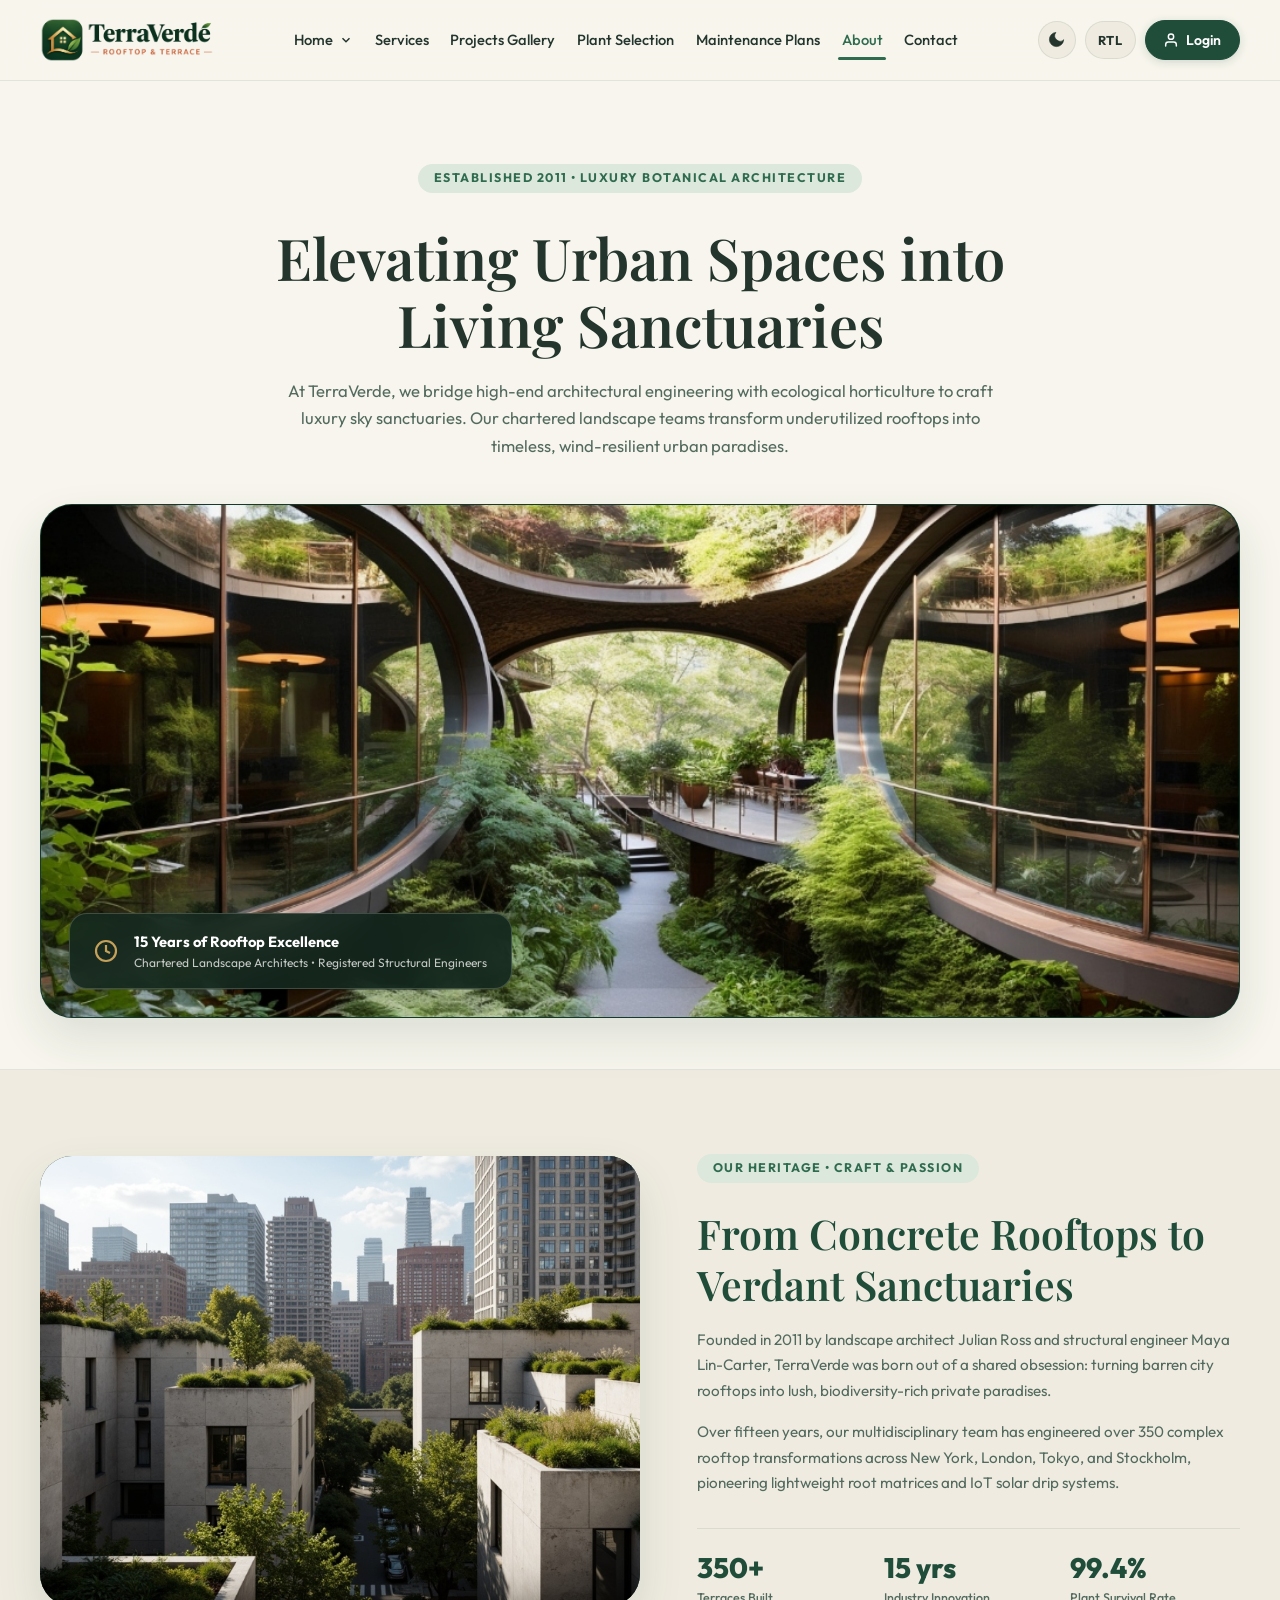
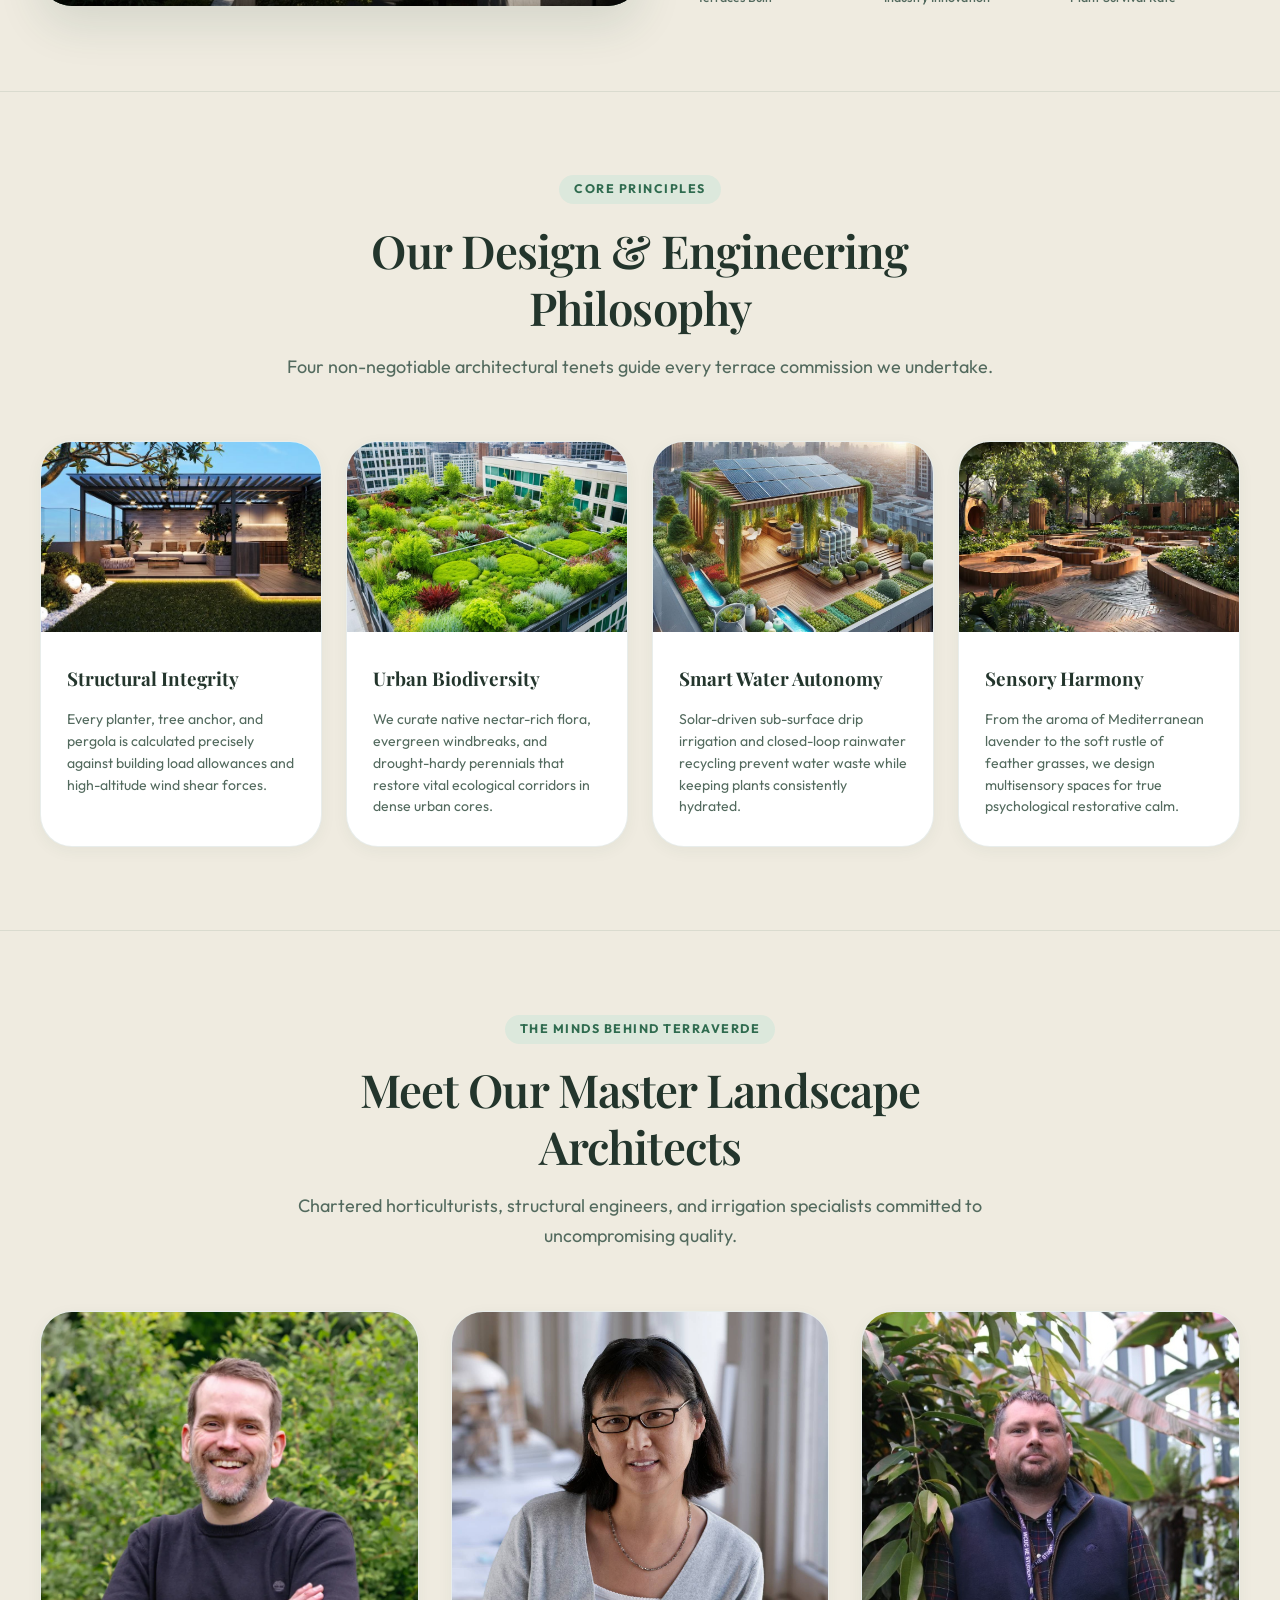
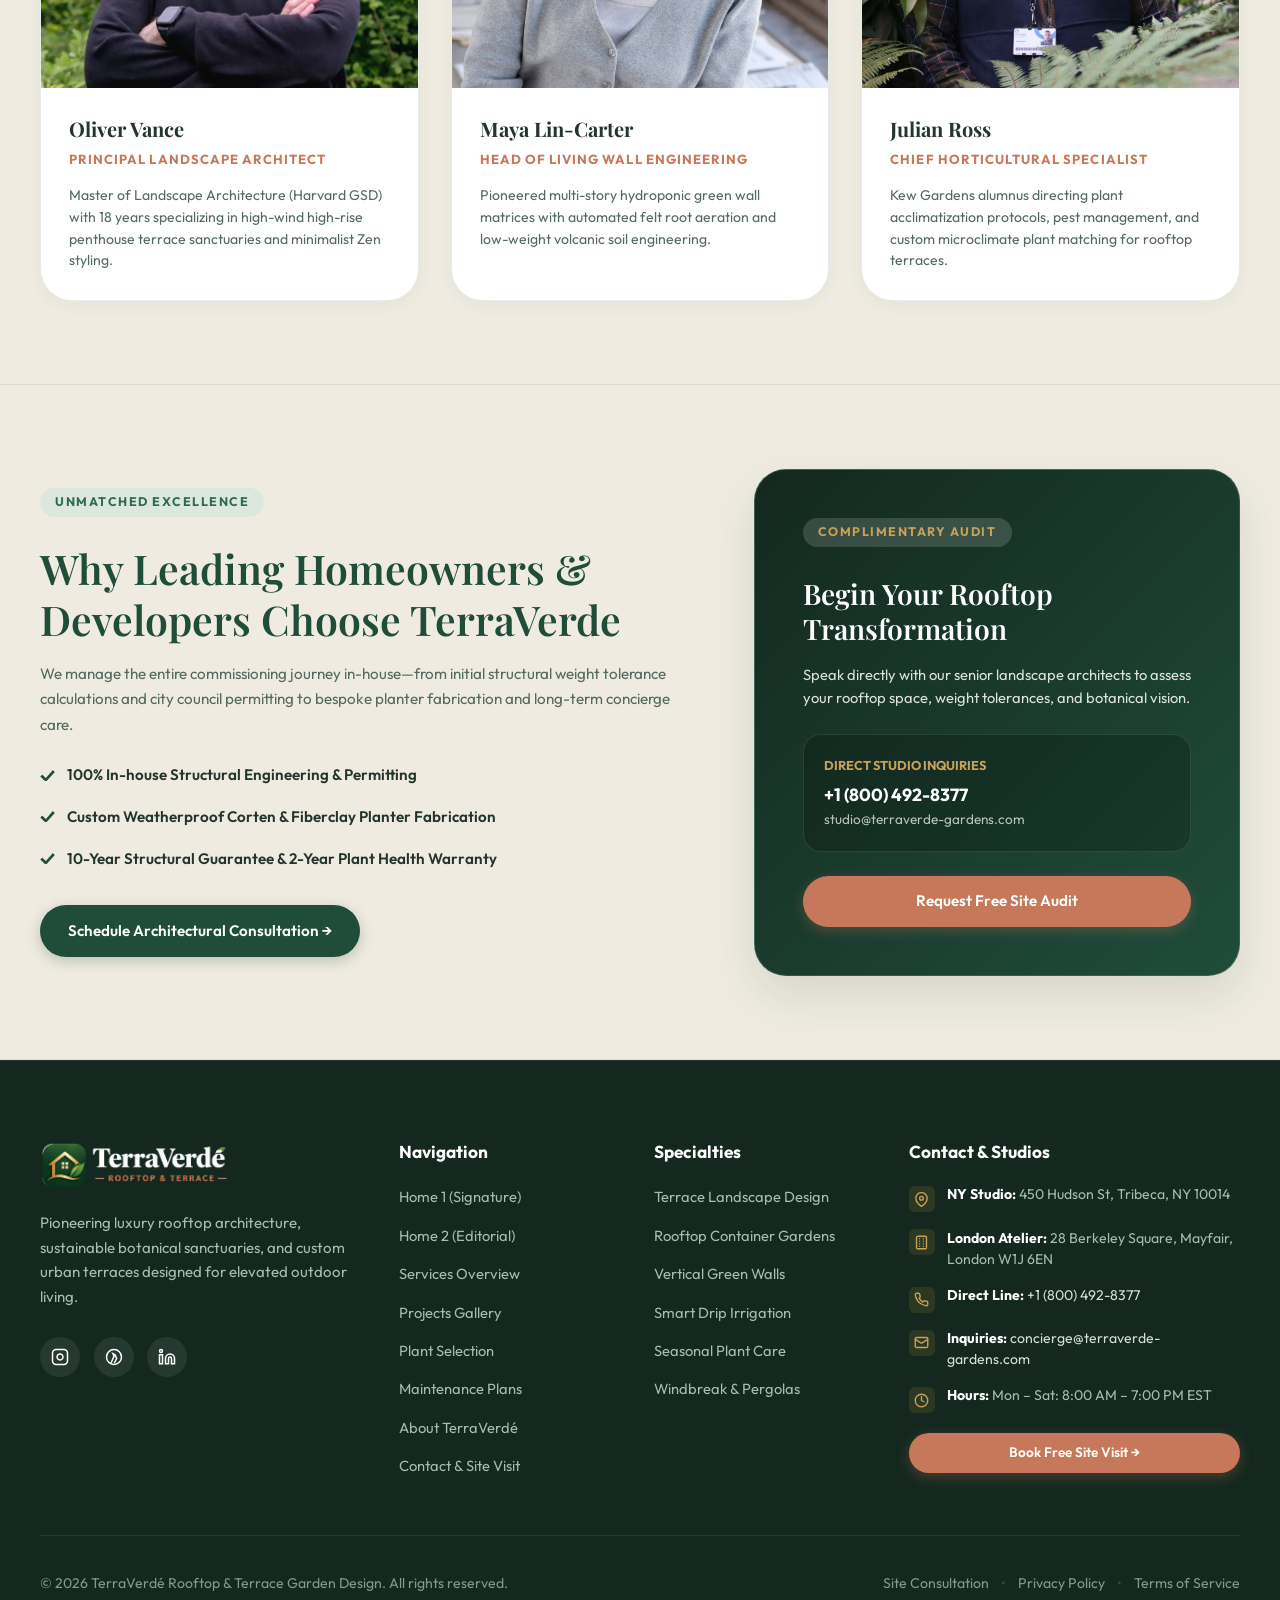
==== commit 43a097e5: "first commit" ====
--- a/about.html
+++ b/about.html
@@ -18,6 +18,58 @@
   <link rel="stylesheet" href="assets/css/responsive.css">
 </head>
 <body>
+
+  <!-- ==========================================================================
+       LUXURY BOTANICAL PRELOADER
+       ========================================================================== -->
+  <div class="tv-preloader" id="tvPreloader" role="status" aria-live="polite" aria-label="Loading TerraVerdé...">
+    <div class="tv-preloader-backdrop">
+      <div class="tv-preloader-orb tv-preloader-orb-1"></div>
+      <div class="tv-preloader-orb tv-preloader-orb-2"></div>
+      <div class="tv-preloader-orb tv-preloader-orb-3"></div>
+    </div>
+    
+    <div class="tv-preloader-content">
+      <div class="tv-preloader-emblem">
+        <div class="tv-preloader-ring"></div>
+        <div class="tv-preloader-ring-pulse"></div>
+        <div class="tv-preloader-icon-wrap">
+          <svg class="tv-preloader-leaf-svg" viewBox="0 0 64 64" fill="none" xmlns="http://www.w3.org/2000/svg">
+            <defs>
+              <linearGradient id="tvLeafGrad3" x1="0%" y1="100%" x2="100%" y2="0%">
+                <stop offset="0%" stop-color="#1F4D3A"/>
+                <stop offset="50%" stop-color="#2F6B4F"/>
+                <stop offset="100%" stop-color="#C5A15A"/>
+              </linearGradient>
+              <linearGradient id="tvGoldGrad3" x1="0%" y1="0%" x2="100%" y2="100%">
+                <stop offset="0%" stop-color="#DFC48A"/>
+                <stop offset="100%" stop-color="#C5A15A"/>
+              </linearGradient>
+            </defs>
+            <path class="tv-path-stem" d="M32 58 V22" stroke="url(#tvLeafGrad3)" stroke-width="3" stroke-linecap="round"/>
+            <path class="tv-path-leaf-left" d="M32 38 C22 38 16 30 16 20 C24 20 32 26 32 38 Z" fill="url(#tvLeafGrad3)" fill-opacity="0.25" stroke="url(#tvGoldGrad3)" stroke-width="2.2" stroke-linejoin="round"/>
+            <path class="tv-path-leaf-right" d="M32 28 C42 28 48 20 48 10 C40 10 32 16 32 28 Z" fill="url(#tvLeafGrad3)" fill-opacity="0.35" stroke="url(#tvGoldGrad3)" stroke-width="2.2" stroke-linejoin="round"/>
+            <circle class="tv-path-bud" cx="32" cy="12" r="3.5" fill="url(#tvGoldGrad3)"/>
+          </svg>
+        </div>
+      </div>
+
+      <div class="tv-preloader-brand">
+        <h2 class="tv-preloader-title">TERRAVERDÉ</h2>
+        <span class="tv-preloader-subtitle">Rooftop &amp; Terrace Architecture</span>
+      </div>
+
+      <div class="tv-preloader-progress-wrap">
+        <div class="tv-preloader-progress-bar">
+          <div class="tv-preloader-progress-fill" id="tvPreloaderFill"></div>
+        </div>
+        <div class="tv-preloader-meta">
+          <span class="tv-preloader-status" id="tvPreloaderStatus">Cultivating Sanctuary...</span>
+          <span class="tv-preloader-percent" id="tvPreloaderPercent">0%</span>
+        </div>
+      </div>
+    </div>
+  </div>
 
   <!-- ==========================================================================
        SITE HEADER & NAVIGATION
@@ -123,11 +175,10 @@
           <button type="button" class="btn btn-secondary btn-sm theme-toggle-btn" style="flex: 1;">Toggle Theme</button>
           <button type="button" class="btn btn-secondary btn-sm rtl-toggle-btn" style="flex: 1;">RTL</button>
         </div>
-        <a href="login.html" class="btn btn-secondary btn-sm mobile-login-btn" style="width: 100%;">
+        <a href="login.html" class="btn btn-primary mobile-login-btn" style="width: 100%;">
           <svg width="16" height="16" viewBox="0 0 24 24" fill="none" stroke="currentColor" stroke-width="2"><path d="M20 21v-2a4 4 0 0 0-4-4H8a4 4 0 0 0-4 4v2"></path><circle cx="12" cy="7" r="4"></circle></svg>
           <span>Client Portal Login</span>
         </a>
-        <a href="contact.html" class="btn btn-primary" style="width: 100%;">Book a Free Site Visit</a>
       </div>
 
     </div>
@@ -228,10 +279,12 @@
             <div class="about-pillar-media">
               <img src="assets/images/about/about-pillar-structural.jpg" alt="Structural Integrity &amp; Architectural Pergola" loading="lazy">
             </div>
-            <h3 class="about-pillar-title serif">Structural Integrity</h3>
-            <p class="about-pillar-desc">
-              Every planter, tree anchor, and pergola is calculated precisely against building load allowances and high-altitude wind shear forces.
-            </p>
+            <div class="about-pillar-body">
+              <h3 class="about-pillar-title serif">Structural Integrity</h3>
+              <p class="about-pillar-desc">
+                Every planter, tree anchor, and pergola is calculated precisely against building load allowances and high-altitude wind shear forces.
+              </p>
+            </div>
           </div>
 
           <!-- Pillar 2 -->
@@ -239,10 +292,12 @@
             <div class="about-pillar-media">
               <img src="assets/images/about/about-pillar-biodiversity.jpg" alt="Urban Biodiversity &amp; Rooftop Ecological Restoration" loading="lazy">
             </div>
-            <h3 class="about-pillar-title serif">Urban Biodiversity</h3>
-            <p class="about-pillar-desc">
-              We curate native nectar-rich flora, evergreen windbreaks, and drought-hardy perennials that restore vital ecological corridors in dense urban cores.
-            </p>
+            <div class="about-pillar-body">
+              <h3 class="about-pillar-title serif">Urban Biodiversity</h3>
+              <p class="about-pillar-desc">
+                We curate native nectar-rich flora, evergreen windbreaks, and drought-hardy perennials that restore vital ecological corridors in dense urban cores.
+              </p>
+            </div>
           </div>
 
           <!-- Pillar 3 -->
@@ -250,10 +305,12 @@
             <div class="about-pillar-media">
               <img src="assets/images/about/about-pillar-water.jpg" alt="Smart Water Autonomy &amp; Solar Drip Irrigation" loading="lazy">
             </div>
-            <h3 class="about-pillar-title serif">Smart Water Autonomy</h3>
-            <p class="about-pillar-desc">
-              Solar-driven sub-surface drip irrigation and closed-loop rainwater recycling prevent water waste while keeping plants consistently hydrated.
-            </p>
+            <div class="about-pillar-body">
+              <h3 class="about-pillar-title serif">Smart Water Autonomy</h3>
+              <p class="about-pillar-desc">
+                Solar-driven sub-surface drip irrigation and closed-loop rainwater recycling prevent water waste while keeping plants consistently hydrated.
+              </p>
+            </div>
           </div>
 
           <!-- Pillar 4 -->
@@ -261,10 +318,12 @@
             <div class="about-pillar-media">
               <img src="assets/images/about/about-pillar-sensory.jpg" alt="Sensory Harmony &amp; Restorative Calm" loading="lazy">
             </div>
-            <h3 class="about-pillar-title serif">Sensory Harmony</h3>
-            <p class="about-pillar-desc">
-              From the aroma of Mediterranean lavender to the soft rustle of feather grasses, we design multisensory spaces for true psychological restorative calm.
-            </p>
+            <div class="about-pillar-body">
+              <h3 class="about-pillar-title serif">Sensory Harmony</h3>
+              <p class="about-pillar-desc">
+                From the aroma of Mediterranean lavender to the soft rustle of feather grasses, we design multisensory spaces for true psychological restorative calm.
+              </p>
+            </div>
           </div>
 
         </div>
--- a/assets/css/style.css
+++ b/assets/css/style.css
@@ -832,6 +832,26 @@
   align-items: center;
   justify-content: space-between;
   gap: 0.5rem;
+}
+
+.mobile-login-btn {
+  display: inline-flex;
+  align-items: center;
+  justify-content: center;
+  gap: 0.6rem;
+  padding: 0.85rem 1.25rem;
+  font-size: 0.95rem;
+  font-weight: 600;
+  border-radius: var(--radius-full);
+}
+
+.mobile-login-btn svg {
+  flex-shrink: 0;
+  transition: transform var(--transition);
+}
+
+.mobile-login-btn:hover svg {
+  transform: scale(1.1);
 }
 
 /* ==========================================================================
@@ -1775,17 +1795,22 @@
   background: var(--forest);
   color: var(--white);
   border-radius: var(--radius-xl);
-  padding: clamp(1.5rem, 2.5vw, 2rem);
+  padding: 1.25rem 1rem;
   box-shadow: 0 8px 24px rgba(27, 77, 62, 0.25);
   display: grid;
   grid-template-columns: repeat(3, 1fr);
-  gap: 1rem;
+  gap: 0.5rem;
   align-items: center;
   border: 1px solid rgba(255, 255, 255, 0.15);
+  width: 100%;
+  box-sizing: border-box;
 }
 
 .h2-metric-item {
   text-align: center;
+  padding: 0 0.35rem;
+  min-width: 0;
+  box-sizing: border-box;
 }
 
 .h2-metric-item:not(:last-child) {
@@ -1798,22 +1823,23 @@
 }
 
 .h2-metric-num {
-  font-size: clamp(1.4rem, 2.2vw, 1.85rem);
+  font-size: clamp(1.2rem, 1.8vw, 1.65rem);
   font-weight: 800;
   color: var(--warm-gold) !important;
-  line-height: 1.1;
-  margin-bottom: 0.35rem;
-  letter-spacing: -0.02em;
-  text-shadow: 0 2px 8px rgba(0, 0, 0, 0.2);
+  line-height: 1.15;
+  margin-bottom: 0.25rem;
+  letter-spacing: -0.01em;
+  white-space: nowrap;
 }
 
 .h2-metric-label {
-  font-size: 0.8rem;
+  font-size: clamp(0.72rem, 0.95vw, 0.8rem);
   font-weight: 600;
   color: #FFFFFF !important;
-  line-height: 1.35;
+  line-height: 1.25;
   opacity: 0.95;
-  letter-spacing: 0.01em;
+  word-break: normal;
+  overflow-wrap: break-word;
 }
 
 /* Home 2 Style Selector Cards */
@@ -4198,11 +4224,12 @@
   background: var(--bg-card);
   border: 1px solid var(--border-subtle);
   border-radius: var(--radius-xl);
-  padding: 2rem 1.75rem;
+  padding: 0;
+  overflow: hidden;
   box-shadow: var(--shadow-sm);
   display: flex;
   flex-direction: column;
-  transition: transform var(--transition), box-shadow var(--transition);
+  transition: transform var(--transition), box-shadow var(--transition), border-color var(--transition);
 }
 
 .about-pillar-card:hover {
@@ -4213,10 +4240,10 @@
 
 .about-pillar-media {
   width: 100%;
-  height: 160px;
-  border-radius: var(--radius-lg);
+  height: 190px;
+  border-radius: 0;
   overflow: hidden;
-  margin-bottom: 1.25rem;
+  margin-bottom: 0;
   background: var(--bg-surface-alt);
 }
 
@@ -4229,6 +4256,13 @@
 
 .about-pillar-card:hover .about-pillar-media img {
   transform: scale(1.05);
+}
+
+.about-pillar-body {
+  padding: 1.6rem 1.6rem 1.75rem;
+  display: flex;
+  flex-direction: column;
+  flex-grow: 1;
 }
 
 .about-pillar-icon {
@@ -4261,7 +4295,7 @@
 .about-pillar-title {
   font-size: 1.18rem;
   font-weight: 700;
-  margin-bottom: 0.5rem;
+  margin-bottom: 0.6rem;
   min-height: 2.6rem;
   display: flex;
   align-items: center;
@@ -4272,7 +4306,6 @@
   color: var(--text-muted);
   line-height: 1.55;
   margin: 0;
-  min-height: 4.8rem;
 }
 
 /* Section 4: Garden Experts (3 Cards) */
@@ -4653,29 +4686,42 @@
 
 .contact-form-grid {
   display: grid;
-  grid-template-columns: 1fr 1fr;
-  gap: 1.25rem;
+  grid-template-columns: repeat(2, 1fr);
+  column-gap: 1.5rem;
+  row-gap: 1.25rem;
   width: 100%;
+  align-items: start;
+  box-sizing: border-box;
 }
 
 .contact-form-grid .full-col {
-  grid-column: span 2;
+  grid-column: 1 / -1;
+  width: 100%;
 }
 
 .contact-form-group {
   display: flex;
   flex-direction: column;
-  gap: 0.4rem;
+  gap: 0.45rem;
   width: 100%;
+  min-width: 0;
+  margin: 0 !important;
+  padding: 0 !important;
   box-sizing: border-box;
 }
 
 .contact-label {
-  font-size: 0.84rem;
+  display: flex;
+  align-items: center;
+  font-size: 0.82rem;
   font-weight: 700;
   color: var(--text-main);
   text-transform: uppercase;
-  letter-spacing: 0.04em;
+  letter-spacing: 0.05em;
+  margin: 0 !important;
+  padding: 0 !important;
+  line-height: 1.2;
+  min-height: 1.1rem;
 }
 
 .contact-input,
@@ -4684,8 +4730,8 @@
   width: 100%;
   max-width: 100%;
   min-width: 0;
+  margin: 0 !important;
   box-sizing: border-box;
-  padding: 0.85rem 1.15rem;
   border-radius: var(--radius-sm);
   border: 1.5px solid var(--border-subtle);
   background: var(--bg-surface-alt);
@@ -4693,7 +4739,17 @@
   font-size: 0.94rem;
   font-family: inherit;
   outline: none;
-  transition: border-color var(--transition-fast), background-color var(--transition-fast);
+  transition: border-color var(--transition-fast), background-color var(--transition-fast), box-shadow var(--transition-fast);
+}
+
+.contact-input,
+.contact-select {
+  height: 50px;
+  min-height: 50px;
+  max-height: 50px;
+  padding: 0 1.15rem;
+  display: flex;
+  align-items: center;
 }
 
 .contact-input:focus,
@@ -4701,11 +4757,13 @@
 .contact-textarea:focus {
   border-color: var(--forest);
   background: var(--bg-surface);
+  box-shadow: 0 0 0 3px rgba(31, 77, 58, 0.12);
 }
 
 .contact-textarea {
   resize: vertical;
-  min-height: 120px;
+  min-height: 130px;
+  padding: 0.95rem 1.15rem;
 }
 
 /* Section 4: What Happens After You Book (4-Step Workflow Grid) */
@@ -4835,25 +4893,38 @@
 
 .tv-hidden-select {
   position: absolute !important;
-  opacity: 0 !important;
+  top: 0 !important;
+  left: 0 !important;
   width: 0 !important;
   height: 0 !important;
+  min-width: 0 !important;
+  max-width: 0 !important;
+  min-height: 0 !important;
+  max-height: 0 !important;
+  padding: 0 !important;
+  margin: 0 !important;
+  border: 0 !important;
+  opacity: 0 !important;
   pointer-events: none !important;
+  z-index: -10 !important;
   clip: rect(0, 0, 0, 0) !important;
-  border: 0 !important;
-  margin: -1px !important;
-  padding: 0 !important;
   overflow: hidden !important;
+  appearance: none !important;
+  -webkit-appearance: none !important;
 }
 
 .tv-select-trigger {
   width: 100%;
-  padding: 0.8rem 1.15rem;
+  max-width: 100%;
+  height: 50px;
+  min-height: 50px;
+  max-height: 50px;
+  padding: 0 1.15rem;
   border-radius: var(--radius-sm);
   background: var(--bg-surface-alt);
   border: 1.5px solid var(--border-subtle);
   color: var(--text-main);
-  font-size: 0.92rem;
+  font-size: 0.94rem;
   font-family: inherit;
   display: flex;
   align-items: center;
@@ -4861,7 +4932,8 @@
   cursor: pointer;
   box-sizing: border-box;
   text-align: left;
-  transition: all var(--transition-fast);
+  outline: none;
+  transition: border-color var(--transition-fast), background-color var(--transition-fast), box-shadow var(--transition-fast);
 }
 
 [dir="rtl"] .tv-select-trigger {
@@ -4869,9 +4941,11 @@
 }
 
 .tv-select-trigger:hover,
+.tv-select-trigger:focus,
 .tv-custom-select-wrap.open .tv-select-trigger {
   border-color: var(--forest);
   background: var(--bg-surface);
+  box-shadow: 0 0 0 3px rgba(31, 77, 58, 0.12);
 }
 
 .tv-select-trigger-text {
@@ -4973,10 +5047,12 @@
 }
 
 [data-theme="dark"] .tv-select-trigger:hover,
+[data-theme="dark"] .tv-select-trigger:focus,
 [data-theme="dark"] .tv-custom-select-wrap.open .tv-select-trigger,
 .gal-site-visit-card .tv-custom-select-wrap.open .tv-select-trigger {
   border-color: var(--warm-gold) !important;
   background: rgba(255, 255, 255, 0.18) !important;
+  box-shadow: 0 0 0 3px rgba(197, 161, 90, 0.25) !important;
 }
 
 [data-theme="dark"] .tv-select-chevron,
@@ -5024,28 +5100,51 @@
   box-sizing: border-box;
 }
 
-.tv-hidden-date-input {
+.tv-hidden-date-input,
+input[type="date"].tv-hidden-date-input,
+input.tv-hidden-date-input {
+  display: none !important;
   position: absolute !important;
-  opacity: 0 !important;
+  top: 0 !important;
+  left: 0 !important;
   width: 0 !important;
   height: 0 !important;
+  min-width: 0 !important;
+  max-width: 0 !important;
+  min-height: 0 !important;
+  max-height: 0 !important;
+  padding: 0 !important;
+  margin: 0 !important;
+  border: 0 !important;
+  opacity: 0 !important;
   pointer-events: none !important;
+  z-index: -10 !important;
   clip: rect(0, 0, 0, 0) !important;
-  border: 0 !important;
-  margin: -1px !important;
-  padding: 0 !important;
   overflow: hidden !important;
+  appearance: none !important;
+  -webkit-appearance: none !important;
+  visibility: hidden !important;
+}
+
+.tv-hidden-date-input::-webkit-calendar-picker-indicator,
+.tv-hidden-date-input::-webkit-inner-spin-button,
+.tv-hidden-date-input::-webkit-clear-button {
+  display: none !important;
+  -webkit-appearance: none !important;
 }
 
 .tv-datepicker-trigger {
   width: 100%;
-  min-height: 48px;
-  padding: 0.8rem 1.15rem;
+  max-width: 100%;
+  height: 50px;
+  min-height: 50px;
+  max-height: 50px;
+  padding: 0 1.15rem;
   border-radius: var(--radius-sm);
   background: var(--bg-surface-alt);
   border: 1.5px solid var(--border-subtle);
   color: var(--text-main);
-  font-size: 0.92rem;
+  font-size: 0.94rem;
   font-family: inherit;
   display: flex;
   align-items: center;
@@ -5053,7 +5152,8 @@
   cursor: pointer;
   box-sizing: border-box;
   text-align: left;
-  transition: all var(--transition-fast);
+  outline: none;
+  transition: border-color var(--transition-fast), background-color var(--transition-fast), box-shadow var(--transition-fast);
 }
 
 [dir="rtl"] .tv-datepicker-trigger {
@@ -5061,9 +5161,11 @@
 }
 
 .tv-datepicker-trigger:hover,
+.tv-datepicker-trigger:focus,
 .tv-custom-datepicker-wrap.open .tv-datepicker-trigger {
   border-color: var(--forest);
   background: var(--bg-surface);
+  box-shadow: 0 0 0 3px rgba(31, 77, 58, 0.12);
 }
 
 .tv-datepicker-trigger-text {
@@ -5261,9 +5363,13 @@
 }
 
 [data-theme="dark"] .tv-datepicker-icon,
+[data-theme="dark"] .tv-datepicker-icon svg,
 .gal-site-visit-card .tv-datepicker-icon,
-.dark-card-datepicker .tv-datepicker-icon {
-  color: var(--warm-gold) !important;
+.gal-site-visit-card .tv-datepicker-icon svg,
+.dark-card-datepicker .tv-datepicker-icon,
+.dark-card-datepicker .tv-datepicker-icon svg {
+  color: #FFFFFF !important;
+  stroke: #FFFFFF !important;
 }
 
 [data-theme="dark"] .tv-datepicker-dropdown,
@@ -5327,7 +5433,7 @@
 }
 
 /* Date Picker (Calendar Icon Positioned on Far Right at right: 1.15rem, Matching Dropdown Arrows) */
-input[type="date"] {
+input[type="date"]:not(.tv-hidden-date-input) {
   position: relative !important;
   display: flex !important;
   align-items: center !important;
@@ -5340,8 +5446,8 @@
   cursor: pointer;
 }
 
-input[type="date"]::-webkit-datetime-edit,
-input[type="date"]::-webkit-datetime-edit-fields-wrapper {
+input[type="date"]:not(.tv-hidden-date-input)::-webkit-datetime-edit,
+input[type="date"]:not(.tv-hidden-date-input)::-webkit-datetime-edit-fields-wrapper {
   display: flex !important;
   align-items: center !important;
   flex: 1 1 auto !important;
@@ -5349,7 +5455,7 @@
   margin: 0 !important;
 }
 
-input[type="date"]::-webkit-calendar-picker-indicator {
+input[type="date"]:not(.tv-hidden-date-input)::-webkit-calendar-picker-indicator {
   position: absolute !important;
   right: 1.15rem !important;
   top: 50% !important;
@@ -5365,38 +5471,38 @@
   transition: opacity var(--transition-fast), filter var(--transition-fast), transform var(--transition-fast) !important;
 }
 
-input[type="date"]::-webkit-calendar-picker-indicator:hover {
+input[type="date"]:not(.tv-hidden-date-input)::-webkit-calendar-picker-indicator:hover {
   opacity: 1 !important;
   transform: translateY(-50%) scale(1.1) !important;
 }
 
 /* Dark Mode: Pure White Calendar Icon */
-[data-theme="dark"] input[type="date"],
-[data-theme="dark"] .contact-input[type="date"],
-html[data-theme="dark"] input[type="date"],
-html[data-theme="dark"] .contact-input[type="date"],
-body[data-theme="dark"] input[type="date"],
-body[data-theme="dark"] .contact-input[type="date"] {
+[data-theme="dark"] input[type="date"]:not(.tv-hidden-date-input),
+[data-theme="dark"] .contact-input[type="date"]:not(.tv-hidden-date-input),
+html[data-theme="dark"] input[type="date"]:not(.tv-hidden-date-input),
+html[data-theme="dark"] .contact-input[type="date"]:not(.tv-hidden-date-input),
+body[data-theme="dark"] input[type="date"]:not(.tv-hidden-date-input),
+body[data-theme="dark"] .contact-input[type="date"]:not(.tv-hidden-date-input) {
   color-scheme: dark !important;
   color: #FFFFFF !important;
 }
 
-[data-theme="dark"] input[type="date"]::-webkit-calendar-picker-indicator,
-[data-theme="dark"] .contact-input[type="date"]::-webkit-calendar-picker-indicator,
-[data-theme="dark"] input.contact-input[type="date"]::-webkit-calendar-picker-indicator,
-html[data-theme="dark"] input[type="date"]::-webkit-calendar-picker-indicator,
-html[data-theme="dark"] .contact-input[type="date"]::-webkit-calendar-picker-indicator,
-body[data-theme="dark"] input[type="date"]::-webkit-calendar-picker-indicator,
-body[data-theme="dark"] .contact-input[type="date"]::-webkit-calendar-picker-indicator {
+[data-theme="dark"] input[type="date"]:not(.tv-hidden-date-input)::-webkit-calendar-picker-indicator,
+[data-theme="dark"] .contact-input[type="date"]:not(.tv-hidden-date-input)::-webkit-calendar-picker-indicator,
+[data-theme="dark"] input.contact-input[type="date"]:not(.tv-hidden-date-input)::-webkit-calendar-picker-indicator,
+html[data-theme="dark"] input[type="date"]:not(.tv-hidden-date-input)::-webkit-calendar-picker-indicator,
+html[data-theme="dark"] .contact-input[type="date"]:not(.tv-hidden-date-input)::-webkit-calendar-picker-indicator,
+body[data-theme="dark"] input[type="date"]:not(.tv-hidden-date-input)::-webkit-calendar-picker-indicator,
+body[data-theme="dark"] .contact-input[type="date"]:not(.tv-hidden-date-input)::-webkit-calendar-picker-indicator {
   filter: brightness(0) invert(1) !important;
   opacity: 1 !important;
   cursor: pointer !important;
 }
 
-[data-theme="dark"] input[type="date"]::-webkit-calendar-picker-indicator:hover,
-[data-theme="dark"] .contact-input[type="date"]::-webkit-calendar-picker-indicator:hover,
-html[data-theme="dark"] input[type="date"]::-webkit-calendar-picker-indicator:hover,
-body[data-theme="dark"] input[type="date"]::-webkit-calendar-picker-indicator:hover {
+[data-theme="dark"] input[type="date"]:not(.tv-hidden-date-input)::-webkit-calendar-picker-indicator:hover,
+[data-theme="dark"] .contact-input[type="date"]:not(.tv-hidden-date-input)::-webkit-calendar-picker-indicator:hover,
+html[data-theme="dark"] input[type="date"]:not(.tv-hidden-date-input)::-webkit-calendar-picker-indicator:hover,
+body[data-theme="dark"] input[type="date"]:not(.tv-hidden-date-input)::-webkit-calendar-picker-indicator:hover {
   filter: brightness(0) invert(1) drop-shadow(0 0 5px rgba(255, 255, 255, 0.8)) !important;
   opacity: 1 !important;
   transform: translateY(-50%) scale(1.15) !important;
@@ -5432,38 +5538,80 @@
   width: 100%;
 }
 
+.mobile-controls-row .btn,
+.mobile-drawer-footer .theme-toggle-btn,
+.mobile-drawer-footer .rtl-toggle-btn,
 .mobile-control-item {
   flex: 1;
-  display: inline-flex;
-  align-items: center;
-  justify-content: center;
-  gap: 0.5rem;
-  padding: 0.75rem 0.85rem;
-  border-radius: var(--radius-md);
-  border: 1.5px solid var(--border-subtle);
-  background: var(--bg-surface-alt);
-  color: var(--text-main);
-  font-size: 0.86rem;
-  font-weight: 700;
+  display: inline-flex !important;
+  align-items: center !important;
+  justify-content: center !important;
+  gap: 0.55rem !important;
+  height: 44px !important;
+  min-height: 44px !important;
+  padding: 0 1rem !important;
+  border-radius: 9999px !important;
+  border: 1.5px solid var(--border-subtle) !important;
+  background: var(--bg-surface-alt) !important;
+  color: var(--text-main) !important;
+  font-size: 0.88rem !important;
+  font-weight: 700 !important;
+  line-height: 1 !important;
   cursor: pointer;
   transition: all var(--transition-fast);
   white-space: nowrap;
-}
-
+  box-sizing: border-box !important;
+}
+
+.mobile-controls-row .btn svg,
+.mobile-drawer-footer .theme-toggle-btn svg,
+.mobile-drawer-footer .rtl-toggle-btn svg,
 .mobile-control-item svg {
-  flex-shrink: 0;
-}
-
+  width: 19px !important;
+  height: 19px !important;
+  flex-shrink: 0 !important;
+  display: inline-block !important;
+  vertical-align: middle !important;
+  transition: transform var(--transition-fast), color var(--transition-fast);
+}
+
+.mobile-controls-row .btn span,
+.mobile-drawer-footer .theme-toggle-btn span,
+.mobile-drawer-footer .rtl-toggle-btn span,
+.mobile-control-item span {
+  display: inline-block;
+  line-height: 1;
+}
+
+.mobile-controls-row .btn:hover,
+.mobile-drawer-footer .theme-toggle-btn:hover,
+.mobile-drawer-footer .rtl-toggle-btn:hover,
 .mobile-control-item:hover {
-  border-color: var(--forest);
-  background: var(--light-sage);
-  color: var(--forest);
-}
-
+  border-color: var(--forest) !important;
+  background: var(--light-sage) !important;
+  color: var(--forest) !important;
+}
+
+[data-theme="dark"] .mobile-controls-row .btn,
+[data-theme="dark"] .mobile-drawer-footer .theme-toggle-btn,
+[data-theme="dark"] .mobile-drawer-footer .rtl-toggle-btn,
+[data-theme="dark"] .mobile-control-item {
+  background: rgba(255, 255, 255, 0.08) !important;
+  border-color: rgba(255, 255, 255, 0.18) !important;
+  color: #FFFFFF !important;
+}
+
+[data-theme="dark"] .mobile-controls-row .btn:hover,
+[data-theme="dark"] .mobile-drawer-footer .theme-toggle-btn:hover,
+[data-theme="dark"] .mobile-drawer-footer .rtl-toggle-btn:hover,
 [data-theme="dark"] .mobile-control-item:hover {
-  border-color: var(--warm-gold);
-  background: var(--bg-highlight);
-  color: var(--warm-gold);
+  border-color: var(--warm-gold) !important;
+  background: rgba(197, 161, 90, 0.2) !important;
+  color: var(--warm-gold) !important;
+}
+
+[data-theme="dark"] .theme-toggle-btn.theme-dark-active svg {
+  color: #F7C948 !important;
 }
 
 
@@ -6304,5 +6452,426 @@
   stroke: var(--warm-gold) !important;
 }
 
-
-
+/* ==========================================================================
+   LUXURY BOTANICAL PRELOADER (Ultra-Refined, Responsive & Animated)
+   ========================================================================== */
+body.tv-loading {
+  overflow: hidden !important;
+}
+
+.tv-preloader {
+  position: fixed;
+  inset: 0;
+  z-index: 999999;
+  width: 100%;
+  height: 100%;
+  background-color: var(--bg-main);
+  background-image: 
+    radial-gradient(circle at 50% 40%, rgba(197, 161, 90, 0.08) 0%, transparent 60%),
+    radial-gradient(circle at 20% 80%, rgba(31, 77, 58, 0.06) 0%, transparent 50%),
+    radial-gradient(circle at 80% 20%, rgba(47, 107, 79, 0.06) 0%, transparent 50%);
+  display: flex;
+  align-items: center;
+  justify-content: center;
+  padding: 1.5rem;
+  box-sizing: border-box;
+  opacity: 1;
+  visibility: visible;
+  transition: opacity 0.65s cubic-bezier(0.16, 1, 0.3, 1), 
+              visibility 0.65s cubic-bezier(0.16, 1, 0.3, 1),
+              transform 0.65s cubic-bezier(0.16, 1, 0.3, 1);
+  will-change: opacity, transform, visibility;
+}
+
+.tv-preloader.tv-preloader-hidden {
+  opacity: 0;
+  visibility: hidden;
+  pointer-events: none;
+  transform: scale(1.03);
+}
+
+/* Ambient Floating Glow Orbs */
+.tv-preloader-backdrop {
+  position: absolute;
+  inset: 0;
+  overflow: hidden;
+  pointer-events: none;
+}
+
+.tv-preloader-orb {
+  position: absolute;
+  border-radius: 50%;
+  filter: blur(70px);
+  opacity: 0.5;
+  animation: tvOrbFloat 8s ease-in-out infinite alternate;
+}
+
+.tv-preloader-orb-1 {
+  width: 280px;
+  height: 280px;
+  background: radial-gradient(circle, rgba(197, 161, 90, 0.25) 0%, transparent 70%);
+  top: 20%;
+  left: 30%;
+  animation-delay: 0s;
+}
+
+.tv-preloader-orb-2 {
+  width: 320px;
+  height: 320px;
+  background: radial-gradient(circle, rgba(31, 77, 58, 0.22) 0%, transparent 70%);
+  bottom: 25%;
+  right: 28%;
+  animation-delay: -3s;
+}
+
+.tv-preloader-orb-3 {
+  width: 200px;
+  height: 200px;
+  background: radial-gradient(circle, rgba(200, 120, 90, 0.15) 0%, transparent 70%);
+  top: 60%;
+  left: 20%;
+  animation-delay: -5s;
+}
+
+@keyframes tvOrbFloat {
+  0% { transform: translate(0, 0) scale(1); }
+  50% { transform: translate(25px, -20px) scale(1.08); }
+  100% { transform: translate(-20px, 20px) scale(0.95); }
+}
+
+/* Preloader Central Card / Content */
+.tv-preloader-content {
+  position: relative;
+  z-index: 2;
+  display: flex;
+  flex-direction: column;
+  align-items: center;
+  text-align: center;
+  max-width: 420px;
+  width: 100%;
+  padding: 2.2rem 2rem;
+  background: rgba(255, 255, 255, 0.45);
+  backdrop-filter: blur(16px);
+  -webkit-backdrop-filter: blur(16px);
+  border: 1px solid rgba(197, 161, 90, 0.22);
+  border-radius: var(--radius-xl);
+  box-shadow: 
+    0 20px 50px rgba(31, 77, 58, 0.08),
+    0 0 0 1px rgba(255, 255, 255, 0.6) inset;
+  animation: tvCardPop 0.8s cubic-bezier(0.16, 1, 0.3, 1) both;
+}
+
+@keyframes tvCardPop {
+  0% {
+    opacity: 0;
+    transform: translateY(20px) scale(0.96);
+  }
+  100% {
+    opacity: 1;
+    transform: translateY(0) scale(1);
+  }
+}
+
+/* Botanical Emblem Container */
+.tv-preloader-emblem {
+  position: relative;
+  width: 105px;
+  height: 105px;
+  display: flex;
+  align-items: center;
+  justify-content: center;
+  margin-bottom: 1.5rem;
+}
+
+/* Outer Spinning Ring */
+.tv-preloader-ring {
+  position: absolute;
+  inset: 0;
+  border-radius: 50%;
+  border: 2px dashed rgba(197, 161, 90, 0.45);
+  border-top-color: var(--warm-gold);
+  border-right-color: var(--forest);
+  animation: tvSpin 6s linear infinite;
+}
+
+.tv-preloader-ring-pulse {
+  position: absolute;
+  inset: -6px;
+  border-radius: 50%;
+  border: 1px solid rgba(197, 161, 90, 0.2);
+  box-shadow: 0 0 25px rgba(197, 161, 90, 0.2);
+  animation: tvPulseRing 2.4s ease-in-out infinite alternate;
+}
+
+@keyframes tvSpin {
+  100% { transform: rotate(360deg); }
+}
+
+@keyframes tvPulseRing {
+  0% { transform: scale(0.95); opacity: 0.4; }
+  100% { transform: scale(1.08); opacity: 0.9; }
+}
+
+/* Icon / SVG Leaf Animation */
+.tv-preloader-icon-wrap {
+  position: relative;
+  width: 72px;
+  height: 72px;
+  background: radial-gradient(circle, var(--bg-surface) 60%, var(--light-sage) 100%);
+  border-radius: 50%;
+  display: flex;
+  align-items: center;
+  justify-content: center;
+  box-shadow: 0 6px 18px rgba(31, 77, 58, 0.12);
+  border: 1px solid rgba(197, 161, 90, 0.3);
+}
+
+.tv-preloader-leaf-svg {
+  width: 44px;
+  height: 44px;
+  display: block;
+}
+
+.tv-path-stem {
+  stroke-dasharray: 40;
+  stroke-dashoffset: 40;
+  animation: tvDrawStem 1.4s cubic-bezier(0.16, 1, 0.3, 1) forwards;
+}
+
+.tv-path-leaf-left {
+  transform-origin: 32px 38px;
+  animation: tvGrowLeafLeft 1.2s 0.3s cubic-bezier(0.34, 1.56, 0.64, 1) both;
+}
+
+.tv-path-leaf-right {
+  transform-origin: 32px 28px;
+  animation: tvGrowLeafRight 1.2s 0.5s cubic-bezier(0.34, 1.56, 0.64, 1) both;
+}
+
+.tv-path-bud {
+  transform-origin: 32px 12px;
+  animation: tvBudPulse 1.8s ease-in-out infinite alternate;
+}
+
+@keyframes tvDrawStem {
+  to { stroke-dashoffset: 0; }
+}
+
+@keyframes tvGrowLeafLeft {
+  0% { transform: scale(0) rotate(-20deg); opacity: 0; }
+  100% { transform: scale(1) rotate(0deg); opacity: 1; }
+}
+
+@keyframes tvGrowLeafRight {
+  0% { transform: scale(0) rotate(20deg); opacity: 0; }
+  100% { transform: scale(1) rotate(0deg); opacity: 1; }
+}
+
+@keyframes tvBudPulse {
+  0% { transform: scale(0.85); filter: drop-shadow(0 0 2px rgba(197, 161, 90, 0.4)); }
+  100% { transform: scale(1.2); filter: drop-shadow(0 0 8px rgba(197, 161, 90, 0.9)); }
+}
+
+/* Brand Title & Subtitle */
+.tv-preloader-brand {
+  margin-bottom: 1.4rem;
+}
+
+.tv-preloader-title {
+  font-family: var(--font-serif);
+  font-size: clamp(1.4rem, 4vw, 1.75rem);
+  font-weight: 700;
+  letter-spacing: 0.22em;
+  text-transform: uppercase;
+  margin: 0 0 0.35rem 0;
+  background: linear-gradient(135deg, var(--forest-dark) 0%, var(--warm-gold) 60%, var(--forest) 100%);
+  background-size: 200% auto;
+  -webkit-background-clip: text;
+  -webkit-text-fill-color: transparent;
+  animation: tvTextShimmer 3s ease-in-out infinite alternate;
+}
+
+@keyframes tvTextShimmer {
+  0% { background-position: 0% 50%; }
+  100% { background-position: 100% 50%; }
+}
+
+.tv-preloader-subtitle {
+  font-family: var(--font-sans);
+  font-size: 0.78rem;
+  font-weight: 500;
+  letter-spacing: 0.16em;
+  text-transform: uppercase;
+  color: var(--text-muted);
+  display: block;
+}
+
+/* Progress Wrap */
+.tv-preloader-progress-wrap {
+  width: 100%;
+  display: flex;
+  flex-direction: column;
+  gap: 0.65rem;
+}
+
+.tv-preloader-progress-bar {
+  width: 100%;
+  height: 6px;
+  background: rgba(31, 77, 58, 0.1);
+  border-radius: var(--radius-full);
+  overflow: hidden;
+  position: relative;
+  box-shadow: inset 0 1px 2px rgba(0, 0, 0, 0.06);
+}
+
+.tv-preloader-progress-fill {
+  height: 100%;
+  width: 0%;
+  background: linear-gradient(90deg, var(--forest) 0%, var(--evergreen) 50%, var(--warm-gold) 100%);
+  border-radius: var(--radius-full);
+  box-shadow: 0 0 12px rgba(197, 161, 90, 0.6);
+  transition: width 0.25s cubic-bezier(0.16, 1, 0.3, 1);
+  position: relative;
+}
+
+.tv-preloader-progress-fill::after {
+  content: '';
+  position: absolute;
+  top: 0;
+  left: 0;
+  right: 0;
+  bottom: 0;
+  background: linear-gradient(90deg, transparent 0%, rgba(255, 255, 255, 0.45) 50%, transparent 100%);
+  animation: tvProgressShine 1.5s infinite;
+}
+
+@keyframes tvProgressShine {
+  0% { transform: translateX(-100%); }
+  100% { transform: translateX(100%); }
+}
+
+.tv-preloader-meta {
+  display: flex;
+  justify-content: space-between;
+  align-items: center;
+  font-size: 0.78rem;
+  font-family: var(--font-sans);
+  color: var(--text-muted);
+}
+
+.tv-preloader-status {
+  font-weight: 500;
+  letter-spacing: 0.04em;
+  transition: opacity 0.2s ease;
+}
+
+.tv-preloader-percent {
+  font-weight: 700;
+  color: var(--forest);
+  font-variant-numeric: tabular-nums;
+  min-width: 32px;
+  text-align: right;
+}
+
+/* Dark Mode Polish */
+[data-theme="dark"] .tv-preloader {
+  background-color: var(--bg-main);
+  background-image: 
+    radial-gradient(circle at 50% 40%, rgba(197, 161, 90, 0.12) 0%, transparent 60%),
+    radial-gradient(circle at 20% 80%, rgba(47, 107, 79, 0.15) 0%, transparent 50%),
+    radial-gradient(circle at 80% 20%, rgba(20, 55, 41, 0.25) 0%, transparent 50%);
+}
+
+[data-theme="dark"] .tv-preloader-content {
+  background: rgba(23, 40, 32, 0.65);
+  border-color: rgba(197, 161, 90, 0.28);
+  box-shadow: 
+    0 25px 60px rgba(0, 0, 0, 0.5),
+    0 0 0 1px rgba(255, 255, 255, 0.08) inset;
+}
+
+[data-theme="dark"] .tv-preloader-icon-wrap {
+  background: radial-gradient(circle, #1F3329 60%, #172820 100%);
+  border-color: rgba(197, 161, 90, 0.4);
+  box-shadow: 0 6px 20px rgba(0, 0, 0, 0.4);
+}
+
+[data-theme="dark"] .tv-preloader-title {
+  background: linear-gradient(135deg, #FFFFFF 0%, var(--gold-light) 50%, var(--warm-gold) 100%);
+  background-size: 200% auto;
+  -webkit-background-clip: text;
+  -webkit-text-fill-color: transparent;
+}
+
+[data-theme="dark"] .tv-preloader-subtitle {
+  color: var(--text-muted);
+}
+
+[data-theme="dark"] .tv-preloader-progress-bar {
+  background: rgba(255, 255, 255, 0.08);
+}
+
+[data-theme="dark"] .tv-preloader-percent {
+  color: var(--gold-light);
+}
+
+/* RTL Layout Support */
+[dir="rtl"] .tv-preloader-title {
+  letter-spacing: 0.1em;
+}
+
+[dir="rtl"] .tv-preloader-subtitle {
+  letter-spacing: 0.08em;
+}
+
+[dir="rtl"] .tv-preloader-percent {
+  text-align: left;
+}
+
+/* Mobile & Small Screen Optimizations */
+@media (max-width: 480px) {
+  .tv-preloader-content {
+    padding: 1.8rem 1.4rem;
+    border-radius: var(--radius-lg);
+  }
+  .tv-preloader-emblem {
+    width: 90px;
+    height: 90px;
+    margin-bottom: 1.2rem;
+  }
+  .tv-preloader-icon-wrap {
+    width: 60px;
+    height: 60px;
+  }
+  .tv-preloader-leaf-svg {
+    width: 36px;
+    height: 36px;
+  }
+  .tv-preloader-title {
+    font-size: 1.35rem;
+    letter-spacing: 0.18em;
+  }
+  .tv-preloader-subtitle {
+    font-size: 0.72rem;
+  }
+  .tv-preloader-meta {
+    font-size: 0.74rem;
+  }
+}
+
+@media (max-width: 340px) {
+  .tv-preloader-content {
+    padding: 1.5rem 1.1rem;
+  }
+  .tv-preloader-title {
+    font-size: 1.2rem;
+    letter-spacing: 0.14em;
+  }
+  .tv-preloader-subtitle {
+    font-size: 0.68rem;
+  }
+}
+
+
+
+
--- a/assets/css/responsive.css
+++ b/assets/css/responsive.css
@@ -95,6 +95,27 @@
   
   .gal-audit-inputs-row > div:last-child {
     grid-column: span 2 !important;
+  }
+
+  /* iPad & iPad Pro Bento Hero Adjustments */
+  .h2-hero-bento-grid {
+    grid-template-columns: 1fr !important;
+    grid-template-rows: auto !important;
+    gap: 1.5rem !important;
+  }
+
+  .h2-bento-main {
+    grid-row: auto !important;
+    min-height: 420px !important;
+  }
+
+  .h2-bento-calculator {
+    padding: 1.75rem 2rem !important;
+  }
+
+  .h2-bento-metrics {
+    padding: 1.5rem 1.75rem !important;
+    gap: 1rem !important;
   }
 }
 
@@ -401,11 +422,15 @@
   }
 
   .about-pillar-card {
-    padding: 1.35rem 1.15rem !important;
+    padding: 0 !important;
+  }
+
+  .about-pillar-body {
+    padding: 1.25rem 1.25rem 1.5rem !important;
   }
 
   .about-pillar-media {
-    height: 170px !important;
+    height: 180px !important;
   }
 
   .contact-info-card {
@@ -704,13 +729,17 @@
 
   .contact-input,
   .contact-select,
+  .tv-select-trigger,
+  .tv-datepicker-trigger {
+    height: 48px !important;
+    min-height: 48px !important;
+    padding: 0 0.95rem !important;
+    font-size: 0.9rem !important;
+  }
+
   .contact-textarea {
-    padding: 0.75rem 0.9rem;
-    font-size: 0.9rem;
-  }
-  
-  input[type="date"] {
-    min-height: 44px;
+    padding: 0.75rem 0.9rem !important;
+    font-size: 0.9rem !important;
   }
 
   .tv-datepicker-dropdown {
@@ -886,6 +915,25 @@
     width: 38px;
     height: 38px;
   }
+
+  .mobile-controls-row {
+    gap: 0.5rem !important;
+  }
+
+  .mobile-controls-row .btn,
+  .mobile-drawer-footer .theme-toggle-btn,
+  .mobile-drawer-footer .rtl-toggle-btn {
+    padding: 0 0.65rem !important;
+    font-size: 0.82rem !important;
+    gap: 0.45rem !important;
+  }
+
+  .mobile-controls-row .btn svg,
+  .mobile-drawer-footer .theme-toggle-btn svg,
+  .mobile-drawer-footer .rtl-toggle-btn svg {
+    width: 17px !important;
+    height: 17px !important;
+  }
 }
 
 /* ==========================================================================
